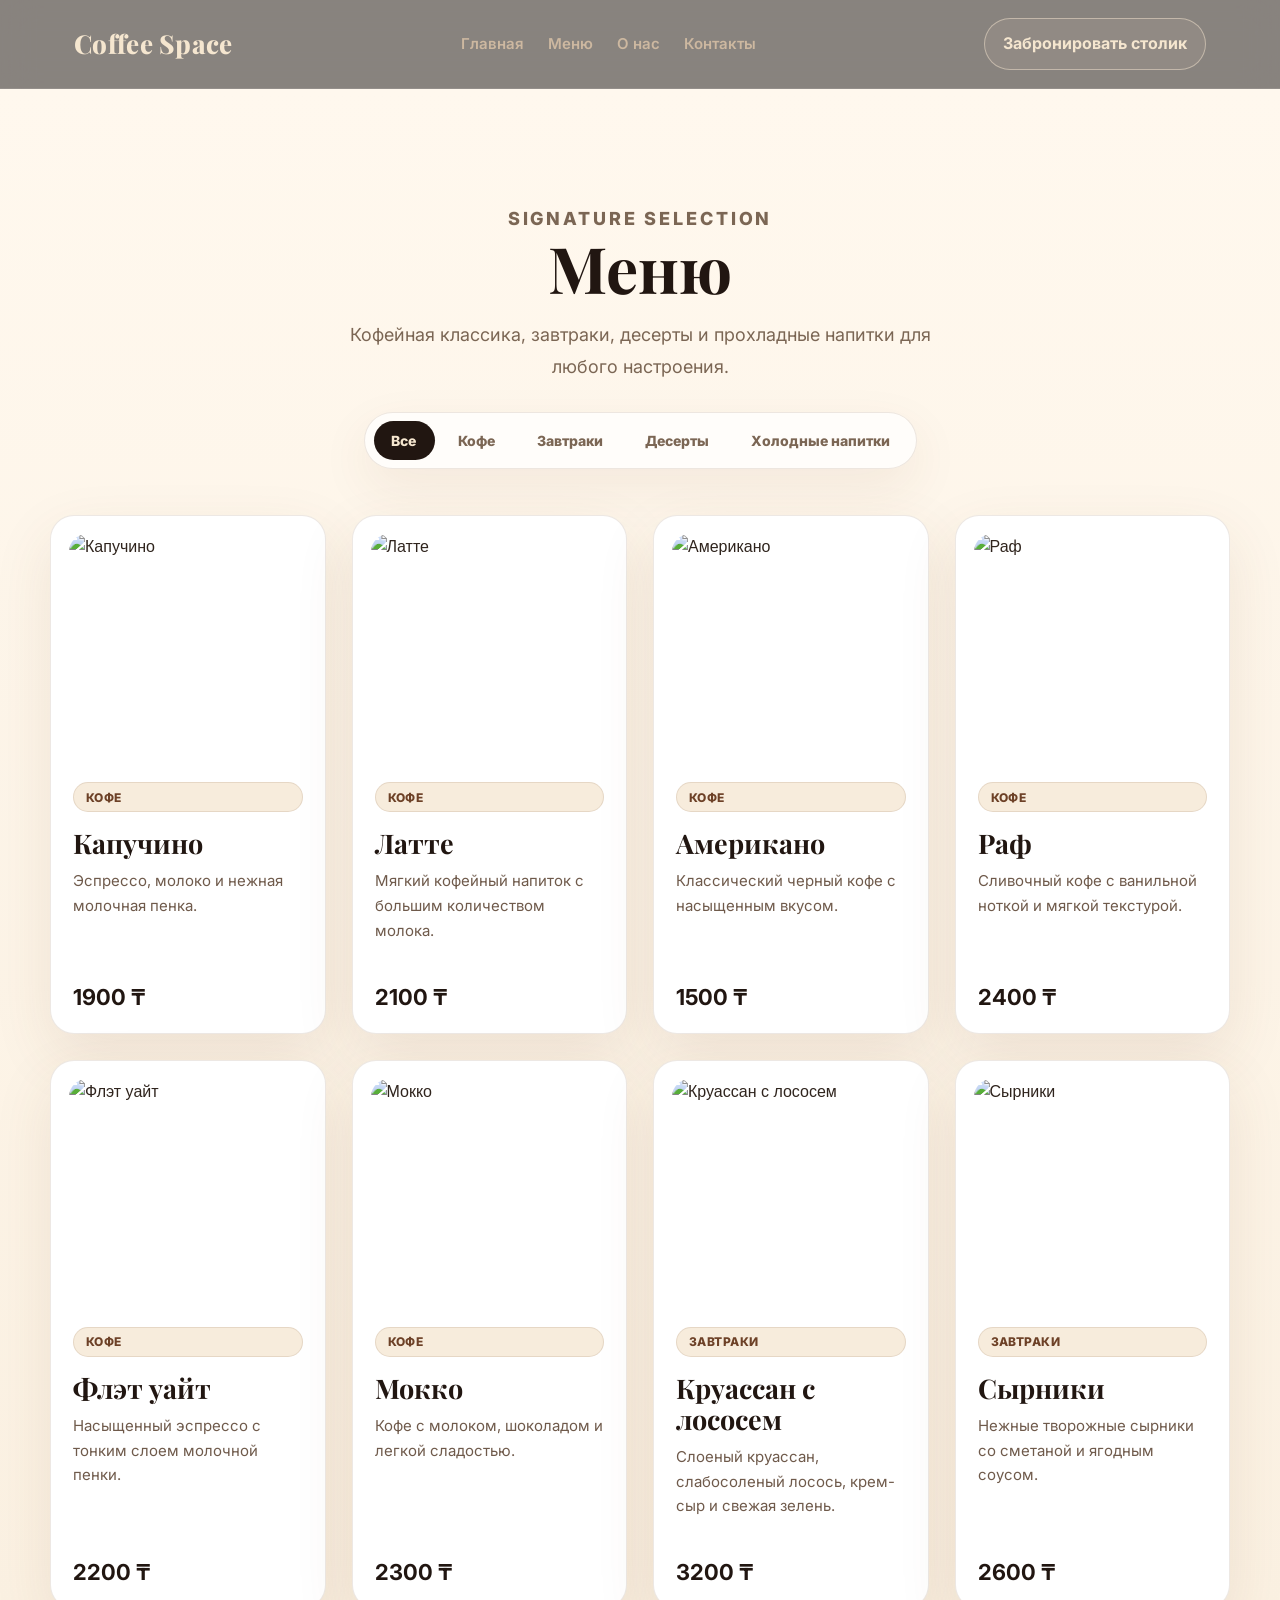
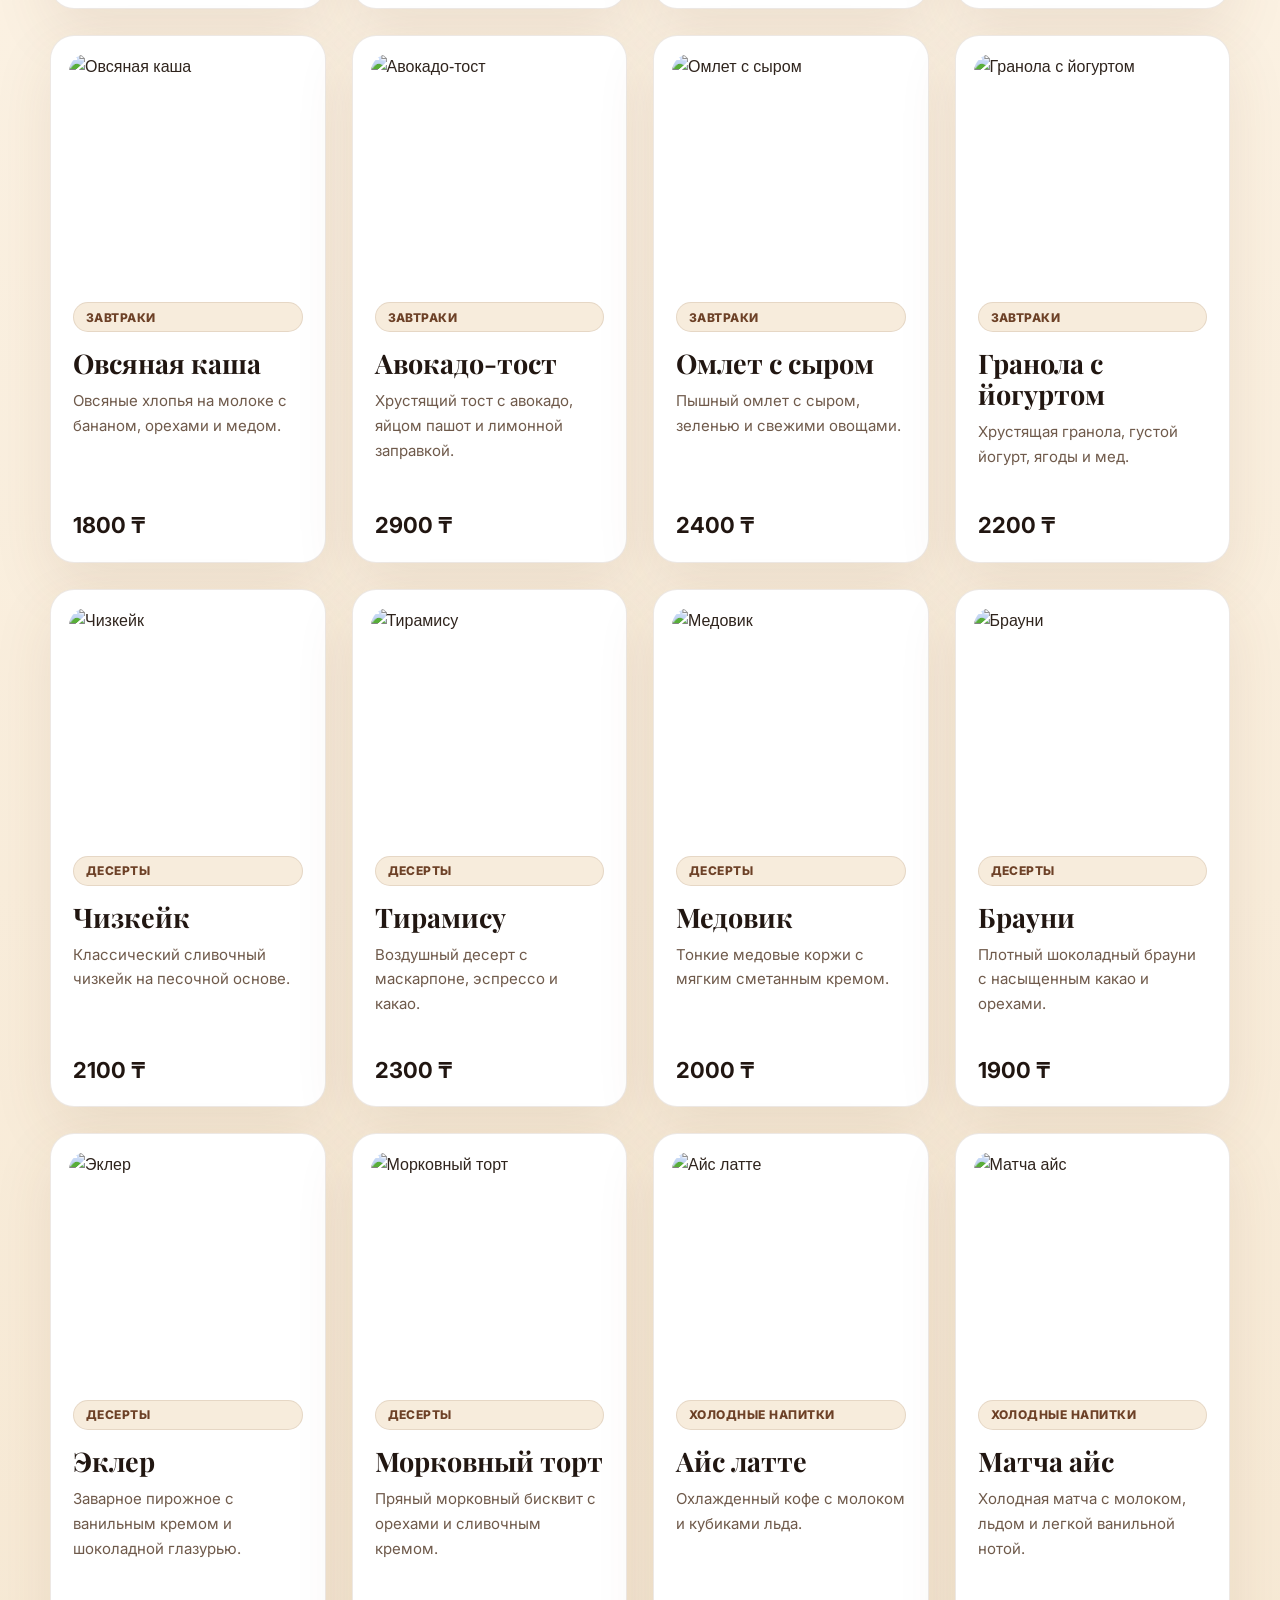
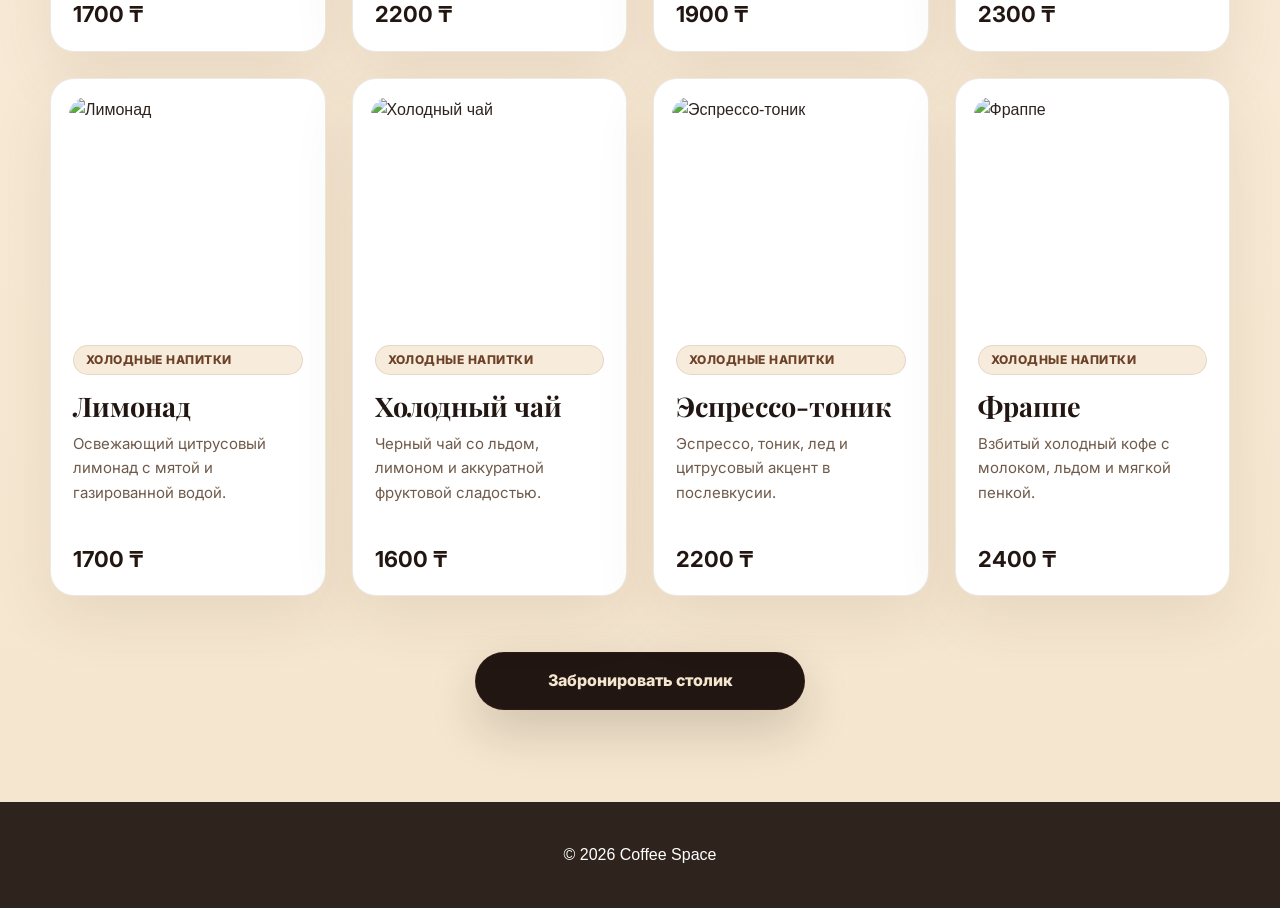
==== menu.html @ bffe2b83 "Исправил мобильный фильтр меню" ====
﻿<!DOCTYPE html>
<html lang="ru">
<head>
  <meta charset="UTF-8">
  <meta name="viewport" content="width=device-width, initial-scale=1.0">
  <title>Меню Coffee Space</title>
  <link rel="preconnect" href="https://fonts.googleapis.com">
  <link rel="preconnect" href="https://fonts.gstatic.com" crossorigin>
  <link href="https://fonts.googleapis.com/css2?family=Inter:wght@400;500;600;700;800&family=Playfair+Display:wght@700;800&display=swap" rel="stylesheet">
  <link rel="stylesheet" href="style.css">
</head>
<body class="menu-page">
  <header class="header menu-page-header">
    <nav class="nav">
      <a class="logo" href="index.html#home">Coffee Space</a>
      <button class="nav-toggle" type="button" aria-label="Открыть меню" aria-expanded="false">
        <span></span>
        <span></span>
        <span></span>
      </button>
      <div class="nav-links">
        <a href="index.html#home">Главная</a>
        <a href="menu.html">Меню</a>
        <a href="index.html#about">О нас</a>
        <a href="index.html#contacts">Контакты</a>
      </div>
      <a class="nav-button" href="index.html#contacts" data-whatsapp-reservation>Забронировать столик</a>
    </nav>
  </header>

  <main>
    <section class="section menu-section" id="menu">
      <div class="menu-heading">
        <p class="menu-eyebrow">Signature selection</p>
        <h2>Меню</h2>
        <p>
          Кофейная классика, завтраки, десерты и прохладные напитки для любого настроения.
        </p>
      </div>

      <div class="menu-filter" aria-label="Категории меню">
        <span class="filter-indicator" aria-hidden="true"></span>
        <button class="filter-button active" type="button" data-filter="all">Все</button>
        <button class="filter-button" type="button" data-filter="coffee">Кофе</button>
        <button class="filter-button" type="button" data-filter="breakfast">Завтраки</button>
        <button class="filter-button" type="button" data-filter="desserts">Десерты</button>
        <button class="filter-button" type="button" data-filter="cold">Холодные напитки</button>
      </div>

      <div class="menu-grid">
        <article class="menu-card" data-category="coffee">
          <img src="https://images.pexels.com/photos/302899/pexels-photo-302899.jpeg?auto=compress&cs=tinysrgb&w=700&h=500&fit=crop" alt="Капучино">
          <span class="menu-badge">Кофе</span>
          <h3>Капучино</h3>
          <p>Эспрессо, молоко и нежная молочная пенка.</p>
          <div class="card-footer">
            <span class="price">1900 ₸</span>
          </div>
        </article>

        <article class="menu-card" data-category="coffee">
          <img src="https://images.pexels.com/photos/312418/pexels-photo-312418.jpeg?auto=compress&cs=tinysrgb&w=700&h=500&fit=crop" alt="Латте">
          <span class="menu-badge">Кофе</span>
          <h3>Латте</h3>
          <p>Мягкий кофейный напиток с большим количеством молока.</p>
          <div class="card-footer">
            <span class="price">2100 ₸</span>
          </div>
        </article>

        <article class="menu-card" data-category="coffee">
          <img src="https://images.pexels.com/photos/977876/pexels-photo-977876.jpeg?auto=compress&cs=tinysrgb&w=700&h=500&fit=crop" alt="Американо">
          <span class="menu-badge">Кофе</span>
          <h3>Американо</h3>
          <p>Классический черный кофе с насыщенным вкусом.</p>
          <div class="card-footer">
            <span class="price">1500 ₸</span>
          </div>
        </article>

        <article class="menu-card" data-category="coffee">
          <img src="https://images.pexels.com/photos/374885/pexels-photo-374885.jpeg?auto=compress&cs=tinysrgb&w=700&h=500&fit=crop" alt="Раф">
          <span class="menu-badge">Кофе</span>
          <h3>Раф</h3>
          <p>Сливочный кофе с ванильной ноткой и мягкой текстурой.</p>
          <div class="card-footer">
            <span class="price">2400 ₸</span>
          </div>
        </article>

        <article class="menu-card" data-category="coffee">
          <img src="https://images.pexels.com/photos/2396220/pexels-photo-2396220.jpeg?auto=compress&cs=tinysrgb&w=700&h=500&fit=crop" alt="Флэт уайт">
          <span class="menu-badge">Кофе</span>
          <h3>Флэт уайт</h3>
          <p>Насыщенный эспрессо с тонким слоем молочной пенки.</p>
          <div class="card-footer">
            <span class="price">2200 ₸</span>
          </div>
        </article>

        <article class="menu-card" data-category="coffee">
          <img src="https://images.pexels.com/photos/434213/pexels-photo-434213.jpeg?auto=compress&cs=tinysrgb&w=700&h=500&fit=crop" alt="Мокко">
          <span class="menu-badge">Кофе</span>
          <h3>Мокко</h3>
          <p>Кофе с молоком, шоколадом и легкой сладостью.</p>
          <div class="card-footer">
            <span class="price">2300 ₸</span>
          </div>
        </article>

        <article class="menu-card" data-category="breakfast">
          <img src="https://images.pexels.com/photos/566566/pexels-photo-566566.jpeg?auto=compress&cs=tinysrgb&w=700&h=500&fit=crop" alt="Круассан с лососем">
          <span class="menu-badge">Завтраки</span>
          <h3>Круассан с лососем</h3>
          <p>Слоеный круассан, слабосоленый лосось, крем-сыр и свежая зелень.</p>
          <div class="card-footer">
            <span class="price">3200 ₸</span>
          </div>
        </article>

        <article class="menu-card" data-category="breakfast">
          <img src="https://images.pexels.com/photos/376464/pexels-photo-376464.jpeg?auto=compress&cs=tinysrgb&w=700&h=500&fit=crop" alt="Сырники">
          <span class="menu-badge">Завтраки</span>
          <h3>Сырники</h3>
          <p>Нежные творожные сырники со сметаной и ягодным соусом.</p>
          <div class="card-footer">
            <span class="price">2600 ₸</span>
          </div>
        </article>

        <article class="menu-card" data-category="breakfast">
          <img src="https://images.pexels.com/photos/1640774/pexels-photo-1640774.jpeg?auto=compress&cs=tinysrgb&w=700&h=500&fit=crop" alt="Овсяная каша">
          <span class="menu-badge">Завтраки</span>
          <h3>Овсяная каша</h3>
          <p>Овсяные хлопья на молоке с бананом, орехами и медом.</p>
          <div class="card-footer">
            <span class="price">1800 ₸</span>
          </div>
        </article>

        <article class="menu-card" data-category="breakfast">
          <img src="https://images.pexels.com/photos/1099680/pexels-photo-1099680.jpeg?auto=compress&cs=tinysrgb&w=700&h=500&fit=crop" alt="Авокадо-тост">
          <span class="menu-badge">Завтраки</span>
          <h3>Авокадо-тост</h3>
          <p>Хрустящий тост с авокадо, яйцом пашот и лимонной заправкой.</p>
          <div class="card-footer">
            <span class="price">2900 ₸</span>
          </div>
        </article>

        <article class="menu-card" data-category="breakfast">
          <img src="https://images.pexels.com/photos/6294248/pexels-photo-6294248.jpeg?auto=compress&cs=tinysrgb&w=700&h=500&fit=crop" alt="Омлет с сыром">
          <span class="menu-badge">Завтраки</span>
          <h3>Омлет с сыром</h3>
          <p>Пышный омлет с сыром, зеленью и свежими овощами.</p>
          <div class="card-footer">
            <span class="price">2400 ₸</span>
          </div>
        </article>

        <article class="menu-card" data-category="breakfast">
          <img src="https://images.pexels.com/photos/1092730/pexels-photo-1092730.jpeg?auto=compress&cs=tinysrgb&w=700&h=500&fit=crop" alt="Гранола с йогуртом">
          <span class="menu-badge">Завтраки</span>
          <h3>Гранола с йогуртом</h3>
          <p>Хрустящая гранола, густой йогурт, ягоды и мед.</p>
          <div class="card-footer">
            <span class="price">2200 ₸</span>
          </div>
        </article>

        <article class="menu-card" data-category="desserts">
          <img src="https://images.pexels.com/photos/1126359/pexels-photo-1126359.jpeg?auto=compress&cs=tinysrgb&w=700&h=500&fit=crop" alt="Чизкейк">
          <span class="menu-badge">Десерты</span>
          <h3>Чизкейк</h3>
          <p>Классический сливочный чизкейк на песочной основе.</p>
          <div class="card-footer">
            <span class="price">2100 ₸</span>
          </div>
        </article>

        <article class="menu-card" data-category="desserts">
          <img src="https://images.pexels.com/photos/6880219/pexels-photo-6880219.jpeg?auto=compress&cs=tinysrgb&w=700&h=500&fit=crop" alt="Тирамису">
          <span class="menu-badge">Десерты</span>
          <h3>Тирамису</h3>
          <p>Воздушный десерт с маскарпоне, эспрессо и какао.</p>
          <div class="card-footer">
            <span class="price">2300 ₸</span>
          </div>
        </article>

        <article class="menu-card" data-category="desserts">
          <img src="https://images.pexels.com/photos/291528/pexels-photo-291528.jpeg?auto=compress&cs=tinysrgb&w=700&h=500&fit=crop" alt="Медовик">
          <span class="menu-badge">Десерты</span>
          <h3>Медовик</h3>
          <p>Тонкие медовые коржи с мягким сметанным кремом.</p>
          <div class="card-footer">
            <span class="price">2000 ₸</span>
          </div>
        </article>

        <article class="menu-card" data-category="desserts">
          <img src="https://images.pexels.com/photos/45202/brownie-dessert-cake-sweet-45202.jpeg?auto=compress&cs=tinysrgb&w=700&h=500&fit=crop" alt="Брауни">
          <span class="menu-badge">Десерты</span>
          <h3>Брауни</h3>
          <p>Плотный шоколадный брауни с насыщенным какао и орехами.</p>
          <div class="card-footer">
            <span class="price">1900 ₸</span>
          </div>
        </article>

        <article class="menu-card" data-category="desserts">
          <img src="https://images.pexels.com/photos/372851/pexels-photo-372851.jpeg?auto=compress&cs=tinysrgb&w=700&h=500&fit=crop" alt="Эклер">
          <span class="menu-badge">Десерты</span>
          <h3>Эклер</h3>
          <p>Заварное пирожное с ванильным кремом и шоколадной глазурью.</p>
          <div class="card-footer">
            <span class="price">1700 ₸</span>
          </div>
        </article>

        <article class="menu-card" data-category="desserts">
          <img src="https://images.pexels.com/photos/4110008/pexels-photo-4110008.jpeg?auto=compress&cs=tinysrgb&w=700&h=500&fit=crop" alt="Морковный торт">
          <span class="menu-badge">Десерты</span>
          <h3>Морковный торт</h3>
          <p>Пряный морковный бисквит с орехами и сливочным кремом.</p>
          <div class="card-footer">
            <span class="price">2200 ₸</span>
          </div>
        </article>

        <article class="menu-card" data-category="cold">
          <img src="https://images.pexels.com/photos/2615323/pexels-photo-2615323.jpeg?auto=compress&cs=tinysrgb&w=700&h=500&fit=crop" alt="Айс латте">
          <span class="menu-badge">Холодные напитки</span>
          <h3>Айс латте</h3>
          <p>Охлажденный кофе с молоком и кубиками льда.</p>
          <div class="card-footer">
            <span class="price">1900 ₸</span>
          </div>
        </article>

        <article class="menu-card" data-category="cold">
          <img src="https://images.pexels.com/photos/5946971/pexels-photo-5946971.jpeg?auto=compress&cs=tinysrgb&w=700&h=500&fit=crop" alt="Матча айс">
          <span class="menu-badge">Холодные напитки</span>
          <h3>Матча айс</h3>
          <p>Холодная матча с молоком, льдом и легкой ванильной нотой.</p>
          <div class="card-footer">
            <span class="price">2300 ₸</span>
          </div>
        </article>

        <article class="menu-card" data-category="cold">
          <img src="https://images.pexels.com/photos/96974/pexels-photo-96974.jpeg?auto=compress&cs=tinysrgb&w=700&h=500&fit=crop" alt="Лимонад">
          <span class="menu-badge">Холодные напитки</span>
          <h3>Лимонад</h3>
          <p>Освежающий цитрусовый лимонад с мятой и газированной водой.</p>
          <div class="card-footer">
            <span class="price">1700 ₸</span>
          </div>
        </article>

        <article class="menu-card" data-category="cold">
          <img src="https://images.pexels.com/photos/1793035/pexels-photo-1793035.jpeg?auto=compress&cs=tinysrgb&w=700&h=500&fit=crop" alt="Холодный чай">
          <span class="menu-badge">Холодные напитки</span>
          <h3>Холодный чай</h3>
          <p>Черный чай со льдом, лимоном и аккуратной фруктовой сладостью.</p>
          <div class="card-footer">
            <span class="price">1600 ₸</span>
          </div>
        </article>

        <article class="menu-card" data-category="cold">
          <img src="https://images.pexels.com/photos/6207309/pexels-photo-6207309.jpeg?auto=compress&cs=tinysrgb&w=700&h=500&fit=crop" alt="Эспрессо-тоник">
          <span class="menu-badge">Холодные напитки</span>
          <h3>Эспрессо-тоник</h3>
          <p>Эспрессо, тоник, лед и цитрусовый акцент в послевкусии.</p>
          <div class="card-footer">
            <span class="price">2200 ₸</span>
          </div>
        </article>

        <article class="menu-card" data-category="cold">
          <img src="https://images.pexels.com/photos/1193335/pexels-photo-1193335.jpeg?auto=compress&cs=tinysrgb&w=700&h=500&fit=crop" alt="Фраппе">
          <span class="menu-badge">Холодные напитки</span>
          <h3>Фраппе</h3>
          <p>Взбитый холодный кофе с молоком, льдом и мягкой пенкой.</p>
          <div class="card-footer">
            <span class="price">2400 ₸</span>
          </div>
        </article>
      </div>

      <div class="menu-more">
        <a class="menu-more-button" href="index.html#contacts" data-whatsapp-reservation>Забронировать столик</a>
      </div>
    </section>

  </main>

  <footer class="footer">
    <p>© 2026 Coffee Space</p>
  </footer>

  <script src="script.js"></script>
</body>
</html>
---- style.css ----
:root {
  --coffee-black: #120d0a;
  --coffee-dark: #211611;
  --coffee-brown: #6d4127;
  --coffee-caramel: #c88b55;
  --coffee-cream: #f5e6cf;
  --coffee-muted: #cdb8a0;
  --glass-bg: rgba(255, 245, 230, 0.08);
  --glass-border: rgba(255, 255, 255, 0.16);
  --shadow-luxury: 0 28px 70px rgba(0, 0, 0, 0.42);
}

* {
  box-sizing: border-box;
}

html {
  scroll-behavior: smooth;
  overflow-x: hidden;
}

body {
  margin: 0;
  font-family: Arial, sans-serif;
  color: #2f241d;
  background-color: #fffaf3;
  line-height: 1.6;
  overflow-x: hidden;
}

a {
  color: inherit;
  text-decoration: none;
}

.header {
  position: sticky;
  top: 0;
  z-index: 20;
  background-color: rgba(18, 13, 10, 0.5);
  border-bottom: 1px solid rgba(255, 255, 255, 0.1);
  backdrop-filter: blur(18px);
  -webkit-backdrop-filter: blur(18px);
}

.nav {
  max-width: 1180px;
  margin: 0 auto;
  padding: 18px 24px;
  display: flex;
  align-items: center;
  justify-content: space-between;
  gap: 24px;
  font-family: "Inter", Arial, sans-serif;
  color: var(--coffee-cream);
}

.logo {
  font-family: "Playfair Display", Georgia, serif;
  font-size: 26px;
  font-weight: 800;
  letter-spacing: 0.3px;
  white-space: nowrap;
}

.nav-links {
  display: flex;
  align-items: center;
  gap: 24px;
  color: var(--coffee-muted);
  font-size: 15px;
  font-weight: 600;
}

.nav-toggle {
  display: none;
  width: 44px;
  height: 44px;
  border: 1px solid rgba(245, 230, 207, 0.42);
  border-radius: 14px;
  background-color: rgba(245, 230, 207, 0.08);
  color: var(--coffee-cream);
  cursor: pointer;
}

.nav-toggle span {
  display: block;
  width: 18px;
  height: 2px;
  margin: 4px auto;
  border-radius: 999px;
  background-color: currentColor;
  transition: transform 250ms, opacity 250ms;
}

.nav.is-open .nav-toggle span:nth-child(1) {
  transform: translateY(6px) rotate(45deg);
}

.nav.is-open .nav-toggle span:nth-child(2) {
  opacity: 0;
}

.nav.is-open .nav-toggle span:nth-child(3) {
  transform: translateY(-6px) rotate(-45deg);
}

.nav-links a,
.nav-button {
  transition: color 0.25s, border-color 0.25s, background-color 0.25s, transform 0.25s;
}

.nav-links a:hover {
  color: white;
}

.nav-button {
  padding: 12px 18px;
  border: 1px solid rgba(245, 230, 207, 0.5);
  border-radius: 999px;
  background-color: rgba(245, 230, 207, 0.08);
  color: var(--coffee-cream);
  font-weight: 700;
  white-space: nowrap;
}

.nav-button:hover {
  border-color: var(--coffee-caramel);
  background-color: rgba(200, 139, 85, 0.18);
  transform: translateY(-2px);
}

.hero {
  position: relative;
  min-height: calc(100vh - 72px);
  overflow: hidden;
  display: grid;
  align-items: center;
  padding: 96px 24px;
  background:
    radial-gradient(ellipse at 18% 20%, rgba(200, 139, 85, 0.24), transparent 36%),
    radial-gradient(ellipse at 82% 24%, rgba(245, 230, 207, 0.13), transparent 34%),
    linear-gradient(135deg, var(--coffee-black), var(--coffee-dark) 52%, #321f16);
  color: var(--coffee-cream);
  font-family: "Inter", Arial, sans-serif;
}

.hero::after {
  content: "";
  position: absolute;
  inset: auto 0 0;
  height: 42%;
  background: linear-gradient(180deg, transparent, rgba(18, 13, 10, 0.86));
  pointer-events: none;
}

.hero-content {
  position: relative;
  z-index: 1;
  width: 100%;
  max-width: 1180px;
  margin: 0 auto;
  display: grid;
  grid-template-columns: minmax(0, 1.05fr) minmax(320px, 0.95fr);
  align-items: center;
  gap: 64px;
  animation: heroFadeIn 0.9s ease-out both;
}

.hero-copy {
  max-width: 640px;
}

.hero-label {
  display: inline-flex;
  align-items: center;
  margin: 0 0 22px;
  padding: 10px 16px;
  border: 1px solid var(--glass-border);
  border-radius: 999px;
  background-color: var(--glass-bg);
  box-shadow: 0 12px 35px rgba(0, 0, 0, 0.2);
  backdrop-filter: blur(14px);
  -webkit-backdrop-filter: blur(14px);
  color: var(--coffee-cream);
  font-size: 14px;
  font-weight: 700;
}

.hero h1 {
  margin: 0;
  color: white;
  font-family: "Playfair Display", Georgia, serif;
  font-size: 72px;
  line-height: 1;
  letter-spacing: 0;
}

.hero-text {
  max-width: 580px;
  margin: 26px 0 34px;
  color: var(--coffee-muted);
  font-size: 19px;
  line-height: 1.8;
}

.hero-actions {
  display: flex;
  flex-wrap: wrap;
  gap: 14px;
}

.button,
.button-primary,
.button-secondary {
  display: inline-block;
  border-radius: 999px;
  font: inherit;
  font-weight: 700;
  transition: background-color 0.25s, border-color 0.25s, box-shadow 0.25s, transform 0.25s;
}

.button {
  padding: 15px 24px;
}

.button-primary {
  border: 1px solid var(--coffee-caramel);
  background: linear-gradient(135deg, #d9a15f, #9f5b2f);
  color: #1a100b;
  box-shadow: 0 16px 42px rgba(200, 139, 85, 0.28);
}

.button-secondary {
  border: 1px solid var(--glass-border);
  background-color: rgba(255, 255, 255, 0.08);
  color: var(--coffee-cream);
  backdrop-filter: blur(14px);
  -webkit-backdrop-filter: blur(14px);
}

.button:hover {
  transform: translateY(-2px);
}

.button-primary:hover {
  box-shadow: 0 20px 54px rgba(200, 139, 85, 0.36);
}

.button-secondary:hover {
  border-color: rgba(245, 230, 207, 0.42);
  background-color: rgba(255, 255, 255, 0.14);
}

.hero-features {
  display: grid;
  grid-template-columns: repeat(3, minmax(0, 1fr));
  gap: 14px;
  margin-top: 46px;
}

.hero-features span {
  min-height: 78px;
  padding: 18px;
  border: 1px solid var(--glass-border);
  border-radius: 18px;
  background-color: var(--glass-bg);
  color: var(--coffee-cream);
  font-weight: 700;
  backdrop-filter: blur(14px);
  -webkit-backdrop-filter: blur(14px);
}

.hero-photo-wrap {
  position: relative;
  padding: 14px;
  border: 1px solid var(--glass-border);
  border-radius: 34px;
  background-color: rgba(255, 255, 255, 0.08);
  box-shadow: var(--shadow-luxury);
  backdrop-filter: blur(16px);
  -webkit-backdrop-filter: blur(16px);
}

.hero-photo-wrap::before {
  content: "";
  position: absolute;
  inset: 28px -18px -22px 44px;
  z-index: -1;
  border-radius: 32px;
  background: linear-gradient(135deg, rgba(200, 139, 85, 0.32), rgba(245, 230, 207, 0.04));
  filter: blur(8px);
}

.hero-photo {
  display: block;
  width: 100%;
  height: min(620px, 68vh);
  object-fit: cover;
  border-radius: 24px;
}

@keyframes heroFadeIn {
  from {
    opacity: 0;
    transform: translateY(28px);
  }

  to {
    opacity: 1;
    transform: translateY(0);
  }
}

.section {
  max-width: 1100px;
  margin: 0 auto;
  padding: 70px 20px;
}

.section h2 {
  margin: 0 0 28px;
  font-size: 34px;
}

.menu-section {
  max-width: none;
  padding: 118px 24px;
  background:
    linear-gradient(180deg, #fff8ee 0%, var(--coffee-cream) 100%);
}

.menu-heading {
  max-width: 760px;
  margin: 0 auto 34px;
  text-align: center;
}

.menu-eyebrow {
  margin: 0 0 12px;
  color: var(--coffee-caramel);
  font-family: "Inter", Arial, sans-serif;
  font-size: 13px;
  font-weight: 800;
  letter-spacing: 0.16em;
  text-transform: uppercase;
}

.menu-heading h2 {
  margin: 0;
  color: var(--coffee-dark);
  font-family: "Playfair Display", Georgia, serif;
  font-size: 56px;
  line-height: 1.05;
}

.menu-heading p {
  max-width: 620px;
  margin: 18px auto 0;
  color: #7b6654;
  font-family: "Inter", Arial, sans-serif;
  font-size: 18px;
  line-height: 1.75;
}

.menu-filter {
  position: relative;
  width: fit-content;
  max-width: 100%;
  margin: 0 auto 46px;
  padding: 8px;
  display: flex;
  flex-wrap: wrap;
  justify-content: center;
  gap: 6px;
  border: 1px solid rgba(109, 65, 39, 0.12);
  border-radius: 999px;
  background-color: rgba(255, 255, 255, 0.72);
  box-shadow: 0 18px 50px rgba(109, 65, 39, 0.08);
}

.filter-indicator {
  position: absolute;
  top: 8px;
  left: 0;
  z-index: 0;
  width: 0;
  height: calc(100% - 16px);
  border-radius: 999px;
  background-color: var(--coffee-dark);
  transition: transform 320ms cubic-bezier(0.22, 1, 0.36, 1), width 320ms cubic-bezier(0.22, 1, 0.36, 1);
  pointer-events: none;
}

.filter-button {
  position: relative;
  z-index: 1;
  border: 0;
  border-radius: 999px;
  padding: 11px 18px;
  background-color: transparent;
  color: #7b6654;
  font-family: "Inter", Arial, sans-serif;
  font-size: 14px;
  font-weight: 800;
  cursor: pointer;
  transition: background-color 250ms, color 250ms, transform 250ms;
}

.filter-button:hover,
.filter-button.active {
  color: var(--coffee-cream);
}

.filter-button:hover {
  transform: translateY(-1px);
}

.menu-grid {
  max-width: 1180px;
  margin: 0 auto;
  display: grid;
  grid-template-columns: repeat(4, 1fr);
  gap: 26px;
}

.menu-card {
  position: relative;
  overflow: hidden;
  padding: 18px;
  display: flex;
  flex-direction: column;
  opacity: 1;
  transform: translateY(0);
  border: 1px solid rgba(109, 65, 39, 0.12);
  border-radius: 24px;
  background-color: white;
  box-shadow: 0 22px 60px rgba(109, 65, 39, 0.1);
  transition: opacity 300ms, box-shadow 250ms, transform 300ms, border-color 250ms;
}

.menu-card:hover {
  border-color: rgba(200, 139, 85, 0.58);
  box-shadow: 0 34px 90px rgba(109, 65, 39, 0.2), 0 0 0 4px rgba(200, 139, 85, 0.1);
  transform: translateY(-10px);
}

.menu-card.is-fading {
  opacity: 0;
  transform: translateY(12px);
  pointer-events: none;
}

.menu-card.is-hidden {
  display: none;
}

.menu-card img {
  display: block;
  width: 100%;
  height: 230px;
  object-fit: cover;
  border-radius: 18px;
  transition: transform 250ms;
}

.menu-card:hover img {
  transform: scale(1.045);
}

.menu-badge {
  display: inline-flex;
  align-items: center;
  min-height: 30px;
  margin: 18px 4px 0;
  padding: 0 12px;
  border: 1px solid rgba(109, 65, 39, 0.12);
  border-radius: 999px;
  background-color: #f7ecdc;
  color: var(--coffee-brown);
  font-family: "Inter", Arial, sans-serif;
  font-size: 12px;
  font-weight: 800;
  letter-spacing: 0.04em;
  text-transform: uppercase;
  transition: background-color 250ms, border-color 250ms, color 250ms;
}

.menu-card:hover .menu-badge {
  border-color: rgba(200, 139, 85, 0.42);
  background-color: rgba(200, 139, 85, 0.18);
  color: var(--coffee-dark);
}

.menu-card h3 {
  margin: 16px 4px 10px;
  color: var(--coffee-dark);
  font-family: "Playfair Display", Georgia, serif;
  font-size: 27px;
  line-height: 1.15;
}

.menu-card p {
  min-height: 52px;
  margin: 0 4px 28px;
  color: #6f5a4b;
  font-family: "Inter", Arial, sans-serif;
  font-size: 15px;
  line-height: 1.65;
}

.card-footer {
  display: flex;
  align-items: flex-start;
  flex-direction: column;
  gap: 6px;
  margin: auto 4px 0;
  padding-top: 8px;
}

.price {
  color: var(--coffee-dark);
  font-family: "Inter", Arial, sans-serif;
  font-size: 22px;
  font-weight: 700;
}

.menu-more {
  margin-top: 56px;
  display: flex;
  justify-content: center;
  text-align: center;
}

.menu-more-button {
  display: inline-flex;
  align-items: center;
  justify-content: center;
  width: min(100%, 330px);
  min-height: 58px;
  padding: 0 30px;
  border: 1px solid rgba(109, 65, 39, 0.16);
  border-radius: 999px;
  background-color: var(--coffee-dark);
  color: var(--coffee-cream);
  font-family: "Inter", Arial, sans-serif;
  font-weight: 800;
  box-shadow: 0 20px 50px rgba(33, 22, 17, 0.18);
  transition: background-color 250ms, box-shadow 250ms, transform 250ms;
}

.menu-more-button:hover {
  background-color: var(--coffee-brown);
  box-shadow: 0 26px 64px rgba(33, 22, 17, 0.24);
  transform: translateY(-3px);
}

.menu-page .menu-section {
  min-height: calc(100vh - 73px);
  padding-top: 96px;
  padding-bottom: 92px;
}

.menu-page .menu-heading {
  margin-bottom: 30px;
}

.menu-page .menu-heading h2 {
  font-size: clamp(44px, 7vw, 64px);
}

.about {
  max-width: none;
  position: relative;
  overflow: hidden;
  padding: 128px 24px;
  background:
    radial-gradient(circle at 10% 15%, rgba(200, 139, 85, 0.18), transparent 32%),
    radial-gradient(circle at 90% 80%, rgba(109, 65, 39, 0.12), transparent 30%),
    linear-gradient(135deg, #fff8ee 0%, #f2dfc7 100%);
}

.about-inner {
  position: relative;
  z-index: 1;
  max-width: 1180px;
  margin: 0 auto;
  display: grid;
  grid-template-columns: 1.1fr 0.9fr;
  align-items: center;
  gap: 72px;
  animation: aboutFadeIn 0.9s ease-out both;
}

.about-media {
  position: relative;
  min-height: 640px;
  overflow: hidden;
  border-radius: 34px;
  box-shadow: 0 34px 90px rgba(47, 36, 29, 0.22);
}

.about-media img {
  display: block;
  width: 100%;
  height: 100%;
  min-height: 640px;
  object-fit: cover;
  transition: transform 250ms, filter 250ms;
}

.about-media:hover img {
  filter: saturate(1.08) contrast(1.04);
  transform: scale(1.04);
}

.about-card {
  position: absolute;
  padding: 16px 18px;
  border: 1px solid rgba(255, 255, 255, 0.28);
  border-radius: 18px;
  background-color: rgba(18, 13, 10, 0.34);
  color: white;
  font-family: "Inter", Arial, sans-serif;
  box-shadow: 0 18px 45px rgba(0, 0, 0, 0.2);
  backdrop-filter: blur(16px);
  -webkit-backdrop-filter: blur(16px);
}

.about-card span {
  display: block;
  color: var(--coffee-muted);
  font-size: 12px;
  font-weight: 800;
  letter-spacing: 0.12em;
  text-transform: uppercase;
}

.about-card strong {
  display: block;
  margin-top: 4px;
  font-family: "Playfair Display", Georgia, serif;
  font-size: 34px;
  line-height: 1;
}

.about-card-top {
  top: 28px;
  left: 28px;
}

.about-card-bottom {
  right: 28px;
  bottom: 28px;
}

.about-content {
  color: var(--coffee-dark);
}

.about-eyebrow {
  display: inline-flex;
  margin: 0 0 18px;
  padding: 9px 14px;
  border: 1px solid rgba(109, 65, 39, 0.14);
  border-radius: 999px;
  background-color: rgba(255, 255, 255, 0.55);
  color: var(--coffee-brown);
  font-family: "Inter", Arial, sans-serif;
  font-size: 13px;
  font-weight: 800;
  letter-spacing: 0.14em;
  text-transform: uppercase;
}

.about-content h2 {
  margin: 0 0 28px;
  color: var(--coffee-dark);
  font-family: "Playfair Display", Georgia, serif;
  font-size: 54px;
  line-height: 1.08;
}

.about-content p {
  margin: 0 0 18px;
  color: #6f5a4b;
  font-family: "Inter", Arial, sans-serif;
  font-size: 17px;
  line-height: 1.85;
}

.about-list {
  margin: 34px 0 0;
  padding: 0;
  display: grid;
  grid-template-columns: repeat(2, minmax(0, 1fr));
  gap: 14px;
  list-style: none;
}

.about-list li {
  position: relative;
  padding: 14px 16px 14px 42px;
  border: 1px solid rgba(109, 65, 39, 0.12);
  border-radius: 18px;
  background-color: rgba(255, 255, 255, 0.58);
  color: var(--coffee-dark);
  font-family: "Inter", Arial, sans-serif;
  font-weight: 700;
}

.about-list li::before {
  content: "✓";
  position: absolute;
  left: 16px;
  top: 14px;
  color: var(--coffee-caramel);
  font-weight: 800;
}

.about-button {
  display: inline-flex;
  align-items: center;
  justify-content: center;
  min-height: 56px;
  margin-top: 38px;
  padding: 0 28px;
  border: 1px solid rgba(109, 65, 39, 0.18);
  border-radius: 999px;
  background-color: var(--coffee-dark);
  color: var(--coffee-cream);
  font-family: "Inter", Arial, sans-serif;
  font-weight: 800;
  box-shadow: 0 20px 50px rgba(33, 22, 17, 0.2);
  transition: background-color 250ms, box-shadow 250ms, transform 250ms;
}

.about-button:hover {
  background-color: var(--coffee-brown);
  box-shadow: 0 26px 64px rgba(33, 22, 17, 0.26);
  transform: translateY(-3px);
}

@keyframes aboutFadeIn {
  from {
    opacity: 0;
    transform: translateY(28px);
  }

  to {
    opacity: 1;
    transform: translateY(0);
  }
}

.contacts p {
  margin: 8px 0;
  font-size: 18px;
}

.contacts-grid {
  display: grid;
  grid-template-columns: repeat(4, minmax(0, 1fr));
  gap: 18px;
}

.contacts-card {
  min-height: 188px;
  padding: 22px;
  display: flex;
  align-items: flex-start;
  gap: 14px;
  border: 1px solid rgba(109, 65, 39, 0.12);
  border-radius: 18px;
  background-color: rgba(255, 255, 255, 0.68);
  color: #2f241d;
  box-shadow: 0 18px 50px rgba(109, 65, 39, 0.08);
  font-family: "Inter", Arial, sans-serif;
  transition: color 250ms, background-color 250ms, box-shadow 250ms, transform 250ms;
}

.contacts-card:hover {
  box-shadow: 0 26px 64px rgba(109, 65, 39, 0.16);
  transform: translateY(-4px);
}

.contacts-address {
  margin-bottom: 14px;
  cursor: pointer;
}

.contacts-address::after {
  content: "→";
  margin-left: auto;
  color: var(--coffee-caramel);
  opacity: 0;
  transform: translateX(-6px);
  transition: opacity 250ms, transform 250ms;
}

.contacts-address:hover {
  color: var(--coffee-caramel);
}

.contacts-address:hover::after {
  opacity: 1;
  transform: translateX(0);
}

.contacts-card-icon {
  flex: 0 0 auto;
  width: 48px;
  height: 48px;
  display: inline-flex;
  align-items: center;
  justify-content: center;
  border-radius: 14px;
  background-color: #f7ecdc;
  color: var(--coffee-caramel);
  transition: background 250ms, color 250ms, transform 250ms;
}

.contacts-card:hover .contacts-card-icon {
  color: var(--coffee-brown);
  transform: scale(1.06);
}

.contacts-card-content {
  min-width: 0;
  display: grid;
  gap: 6px;
}

.contacts-card-content strong {
  color: var(--coffee-dark);
  font-size: 15px;
  font-weight: 800;
}

.contacts-card-content span,
.instagram-link {
  color: inherit;
  font-size: 17px;
  line-height: 1.5;
}

.contacts-card-content small {
  display: block;
  color: #8a7462;
  font-size: 14px;
  line-height: 1.4;
}

.instagram-card:hover {
  border-color: rgba(214, 41, 118, 0.24);
}

.instagram-card:hover .instagram-icon {
  background: linear-gradient(135deg, #e1306c, #833ab4 52%, #f77737);
  color: white;
}

.instagram-link {
  width: fit-content;
  font-weight: 800;
  transition: color 250ms;
}

.instagram-link:hover {
  color: #e1306c;
}

.whatsapp-button {
  display: inline-flex;
  align-items: center;
  justify-content: center;
  min-height: 58px;
  margin-top: 28px;
  padding: 0 30px;
  border: 1px solid rgba(109, 65, 39, 0.16);
  border-radius: 999px;
  background-color: var(--coffee-dark);
  color: var(--coffee-cream);
  font-family: "Inter", Arial, sans-serif;
  font-weight: 800;
  box-shadow: 0 20px 50px rgba(33, 22, 17, 0.18);
  transition: background-color 250ms, box-shadow 250ms, transform 250ms;
}

.whatsapp-button:hover {
  background-color: var(--coffee-brown);
  box-shadow: 0 26px 64px rgba(33, 22, 17, 0.24);
  transform: translateY(-3px);
}

.footer {
  padding: 24px 20px;
  text-align: center;
  background-color: #2f241d;
  color: white;
}

@media (max-width: 900px) {
  .nav {
    align-items: flex-start;
    flex-wrap: wrap;
  }

  .nav-links {
    order: 3;
    width: 100%;
    flex-wrap: wrap;
  }

  .hero-content {
    grid-template-columns: 1fr;
  }

  .hero h1 {
    font-size: 54px;
  }

  .hero-photo {
    height: 440px;
  }

  .menu-grid {
    grid-template-columns: repeat(2, 1fr);
  }

  .menu-heading h2 {
    font-size: 46px;
  }

  .about-inner {
    grid-template-columns: 1fr;
    gap: 46px;
  }

  .about-media,
  .about-media img {
    min-height: 520px;
  }

  .about-content h2 {
    font-size: 46px;
  }

  .contacts-grid {
    grid-template-columns: repeat(2, minmax(0, 1fr));
  }
}

@media (max-width: 600px) {
  .nav {
    gap: 16px;
    padding: 16px 20px;
  }

  .nav-links {
    gap: 12px;
    font-size: 14px;
  }

  .nav-button {
    width: 100%;
    text-align: center;
  }

  .hero {
    min-height: auto;
    padding: 64px 20px 56px;
  }

  .hero h1 {
    font-size: 42px;
  }

  .hero-text {
    font-size: 17px;
  }

  .hero-actions {
    flex-direction: column;
  }

  .button {
    width: 100%;
    text-align: center;
  }

  .hero-features {
    grid-template-columns: 1fr;
    margin-top: 32px;
  }

  .hero-photo {
    height: 340px;
  }

  .section {
    padding: 50px 20px;
  }

  .menu-section {
    padding: 76px 20px;
  }

  .menu-heading h2 {
    font-size: 38px;
  }

  .menu-heading p {
    font-size: 16px;
  }

  .menu-filter {
    border-radius: 24px;
  }

  .about {
    padding: 76px 20px;
  }

  .about-media,
  .about-media img {
    min-height: 380px;
    border-radius: 24px;
  }

  .about-card {
    padding: 12px 14px;
    border-radius: 14px;
  }

  .about-card strong {
    font-size: 26px;
  }

  .about-card-top {
    top: 18px;
    left: 18px;
  }

  .about-card-bottom {
    right: 18px;
    bottom: 18px;
  }

  .about-content h2 {
    font-size: 38px;
  }

  .about-content p {
    font-size: 16px;
  }

  .about-list {
    grid-template-columns: 1fr;
  }

  .contacts-grid {
    grid-template-columns: 1fr;
  }

  .menu-grid {
    grid-template-columns: 1fr;
  }

  .card-footer {
    align-items: flex-start;
    flex-direction: column;
  }
}

@media (max-width: 768px) {
  .nav {
    padding: 12px 18px;
    display: grid;
    grid-template-columns: 1fr auto;
    align-items: center;
    gap: 12px;
  }

  .logo {
    font-size: clamp(22px, 6vw, 25px);
  }

  .nav-toggle {
    display: block;
  }

  .nav-links,
  .nav-button {
    display: none;
  }

  .nav.is-open .nav-links,
  .nav.is-open .nav-button {
    grid-column: 1 / -1;
    display: flex;
  }

  .nav.is-open .nav-links {
    margin-top: 6px;
    padding: 12px;
    flex-direction: column;
    align-items: stretch;
    gap: 4px;
    border: 1px solid rgba(245, 230, 207, 0.16);
    border-radius: 18px;
    background-color: rgba(18, 13, 10, 0.72);
  }

  .nav-links a {
    min-height: 44px;
    display: flex;
    align-items: center;
  }

  .nav.is-open .nav-button {
    min-height: 48px;
    justify-content: center;
    text-align: center;
  }

  .hero {
    min-height: auto;
    padding: 56px 18px 48px;
  }

  .hero-content {
    grid-template-columns: 1fr;
    gap: 34px;
  }

  .hero-copy {
    max-width: 100%;
  }

  .hero h1 {
    font-size: clamp(38px, 10vw, 52px);
  }

  .hero-text {
    margin: 20px 0 26px;
    font-size: clamp(16px, 4.2vw, 18px);
    line-height: 1.7;
  }

  .hero-actions {
    flex-direction: column;
  }

  .button {
    width: 100%;
    min-height: 48px;
    text-align: center;
  }

  .hero-features {
    grid-template-columns: 1fr;
    margin-top: 28px;
  }

  .hero-features span {
    min-height: 64px;
  }

  .hero-photo-wrap {
    max-width: 100%;
    padding: 10px;
    border-radius: 24px;
  }

  .hero-photo {
    width: 100%;
    height: clamp(280px, 72vw, 420px);
    border-radius: 18px;
  }

  .section {
    max-width: 100%;
    padding: 54px 18px;
  }

  .menu-section {
    padding: 68px 18px;
  }

  .menu-heading {
    margin-bottom: 26px;
  }

  .menu-heading h2,
  .about-content h2 {
    font-size: clamp(36px, 9vw, 46px);
  }

  .menu-heading p {
    font-size: 16px;
  }

  .menu-filter {
    width: 100%;
    margin-bottom: 34px;
    justify-content: flex-start;
    flex-wrap: nowrap;
    overflow-x: auto;
    overscroll-behavior-inline: contain;
    scrollbar-width: none;
  }

  .menu-filter::-webkit-scrollbar {
    display: none;
  }

  .filter-button {
    min-height: 44px;
    flex: 0 0 auto;
    white-space: nowrap;
  }

  .menu-grid {
    grid-template-columns: 1fr;
    gap: 22px;
  }

  .menu-card {
    max-width: 100%;
  }

  .menu-card img {
    height: clamp(220px, 58vw, 310px);
    object-position: center;
  }

  .menu-more-button,
  .whatsapp-button,
  .instagram-link {
    min-height: 44px;
  }

  .about {
    padding: 68px 18px;
  }

  .about-inner {
    grid-template-columns: 1fr;
    gap: 34px;
  }

  .about-media,
  .about-media img {
    min-height: clamp(320px, 78vw, 520px);
  }

  .contacts-grid {
    grid-template-columns: repeat(2, minmax(0, 1fr));
    gap: 14px;
  }

  .contacts-card {
    min-height: 176px;
  }

  .footer {
    padding: 18px;
  }

  .footer p {
    margin: 0;
  }
}

@media (max-width: 480px) {
  .nav {
    padding: 10px 14px;
  }

  .hero {
    padding: 44px 16px 40px;
  }

  .hero-label {
    margin-bottom: 16px;
    padding: 8px 12px;
  }

  .hero h1 {
    font-size: clamp(34px, 10.8vw, 42px);
  }

  .hero-photo {
    height: clamp(250px, 74vw, 330px);
  }

  .section {
    padding: 46px 16px;
  }

  .menu-section,
  .about {
    padding: 58px 16px;
  }

  .menu-card {
    padding: 14px;
    border-radius: 20px;
  }

  .menu-card img {
    height: clamp(210px, 62vw, 270px);
    border-radius: 16px;
  }

  .menu-card h3 {
    font-size: 25px;
  }

  .contacts-grid {
    grid-template-columns: 1fr;
  }

  .contacts-card {
    min-height: 150px;
    padding: 18px;
  }

  .whatsapp-button {
    width: 100%;
  }
}

@media (max-width: 390px) {
  .nav {
    padding: 9px 12px;
  }

  .logo {
    font-size: 21px;
  }

  .hero {
    padding: 38px 14px 36px;
  }

  .hero h1 {
    font-size: 34px;
  }

  .hero-text {
    font-size: 16px;
  }

  .section {
    padding-left: 14px;
    padding-right: 14px;
  }

  .menu-section,
  .about {
    padding-left: 14px;
    padding-right: 14px;
  }

  .filter-button {
    padding: 10px 14px;
  }

  .contacts-card {
    padding: 16px;
  }
}

@media (max-width: 600px) {
  .menu-filter {
    width: 100%;
    max-width: 100%;
    min-height: 56px;
    margin: 0 auto 34px;
    padding: 6px;
    display: flex;
    align-items: center;
    justify-content: flex-start;
    flex-wrap: nowrap;
    gap: 6px;
    overflow-x: auto;
    overflow-y: hidden;
    border-radius: 999px;
    -webkit-overflow-scrolling: touch;
    scrollbar-width: none;
  }

  .menu-filter::-webkit-scrollbar {
    display: none;
  }

  .filter-indicator {
    display: none;
  }

  .filter-button {
    min-height: 44px;
    padding: 0 16px;
    flex: 0 0 auto;
    border-radius: 999px;
    white-space: nowrap;
    color: #7b6654;
  }

  .filter-button.active {
    background-color: var(--coffee-dark);
    color: var(--coffee-cream);
  }

  .filter-button:hover {
    transform: none;
  }
}

@media (max-width: 390px) {
  .filter-button {
    padding: 0 14px;
    font-size: 13px;
  }
}
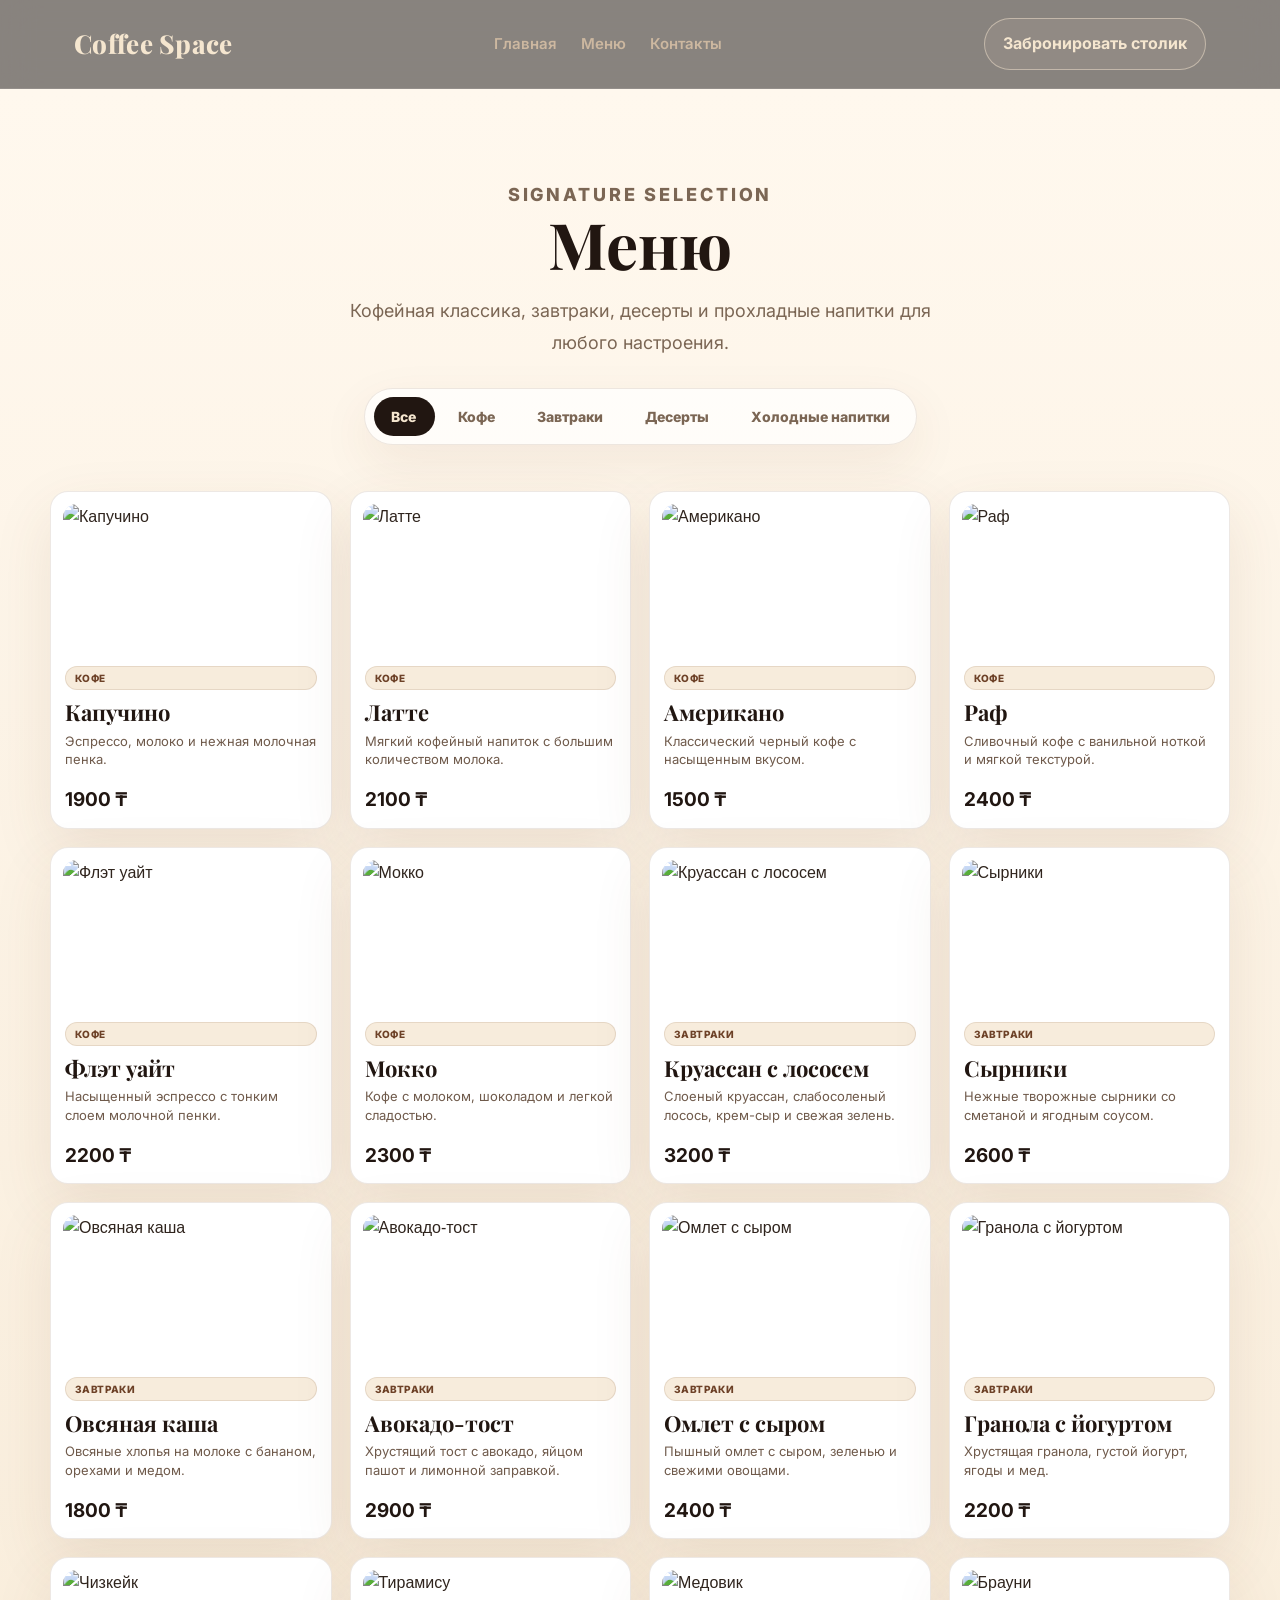
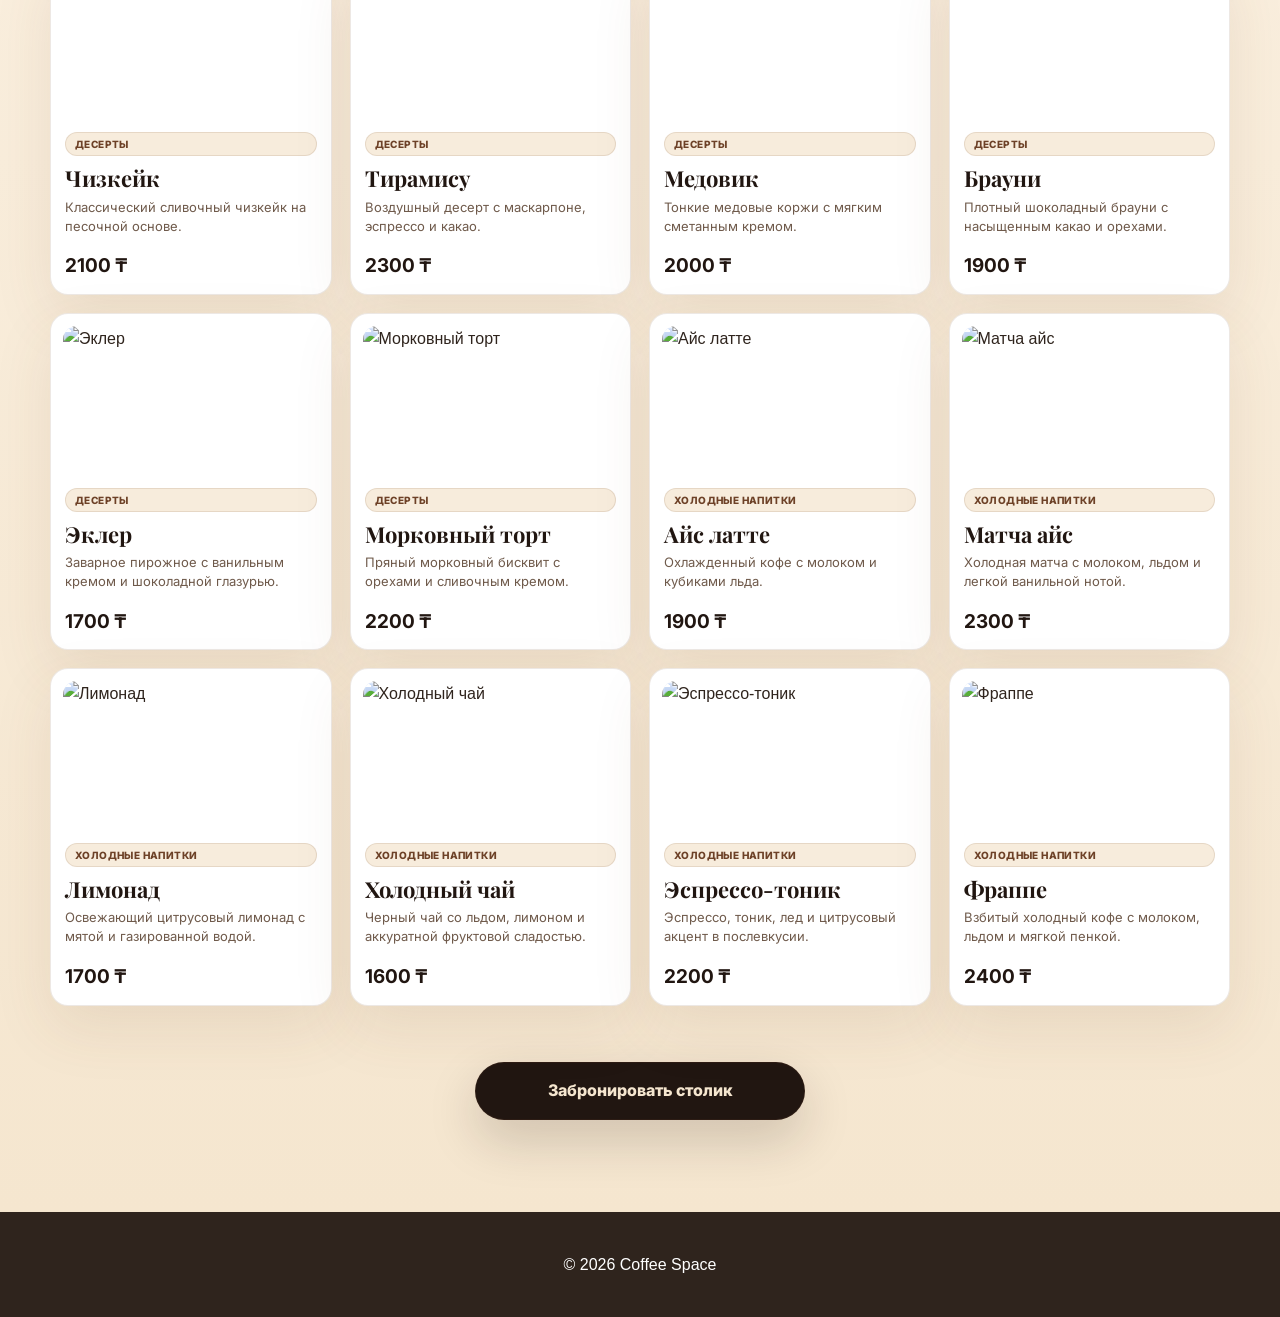
==== commit 130d9da5: "Упростил структуру и улучшил мобильную версию" ====
--- a/menu.html
+++ b/menu.html
@@ -21,7 +21,6 @@
       <div class="nav-links">
         <a href="index.html#home">Главная</a>
         <a href="menu.html">Меню</a>
-        <a href="index.html#about">О нас</a>
         <a href="index.html#contacts">Контакты</a>
       </div>
       <a class="nav-button" href="index.html#contacts" data-whatsapp-reservation>Забронировать столик</a>
--- a/style.css
+++ b/style.css
@@ -1425,3 +1425,349 @@
     font-size: 13px;
   }
 }
+
+/* Compact structure */
+.hero {
+  min-height: calc(100vh - 72px);
+  padding: 84px 24px;
+}
+
+.hero-content {
+  max-width: 860px;
+  grid-template-columns: 1fr;
+  gap: 0;
+  text-align: left;
+}
+
+.hero-copy {
+  max-width: 760px;
+}
+
+.hero h1 {
+  font-size: clamp(58px, 8vw, 86px);
+}
+
+.hero-text {
+  max-width: 620px;
+}
+
+.menu-page .menu-section {
+  padding-top: 72px;
+}
+
+.menu-grid {
+  grid-template-columns: repeat(4, minmax(0, 1fr));
+  gap: 18px;
+}
+
+.menu-card {
+  padding: 12px;
+  border-radius: 18px;
+}
+
+.menu-card img {
+  height: 150px;
+  border-radius: 14px;
+}
+
+.menu-badge {
+  min-height: 24px;
+  margin: 12px 2px 0;
+  padding: 0 9px;
+  font-size: 10px;
+}
+
+.menu-card h3 {
+  margin: 10px 2px 6px;
+  font-size: 22px;
+}
+
+.menu-card p {
+  min-height: 0;
+  margin: 0 2px 14px;
+  font-size: 13px;
+  line-height: 1.45;
+}
+
+.card-footer {
+  margin: auto 2px 0;
+  padding-top: 2px;
+}
+
+.price {
+  font-size: 19px;
+}
+
+.contacts {
+  padding-top: 58px;
+  padding-bottom: 58px;
+}
+
+.contacts-grid {
+  grid-template-columns: repeat(5, minmax(0, 1fr));
+  gap: 12px;
+}
+
+.contacts-card {
+  min-height: 132px;
+  padding: 16px;
+  gap: 10px;
+}
+
+.contacts-card-icon {
+  width: 38px;
+  height: 38px;
+  border-radius: 12px;
+}
+
+.contacts-card-content {
+  gap: 4px;
+}
+
+.contacts-card-content strong {
+  font-size: 14px;
+}
+
+.contacts-card-content span,
+.instagram-link {
+  font-size: 14px;
+}
+
+.contacts-card-content small {
+  font-size: 12px;
+}
+
+.whatsapp-card {
+  cursor: pointer;
+}
+
+@media (max-width: 900px) {
+  .menu-grid {
+    grid-template-columns: repeat(2, minmax(0, 1fr));
+  }
+
+  .contacts-grid {
+    grid-template-columns: repeat(2, minmax(0, 1fr));
+  }
+}
+
+@media (max-width: 768px) {
+  .nav.is-open .nav-links {
+    padding: 8px;
+    gap: 2px;
+  }
+
+  .nav-links a {
+    min-height: 40px;
+    font-size: 14px;
+  }
+
+  .nav.is-open .nav-button {
+    min-height: 42px;
+    padding: 0 16px;
+    font-size: 14px;
+  }
+
+  .hero {
+    min-height: auto;
+    padding: 72px 18px 58px;
+  }
+
+  .hero h1 {
+    font-size: clamp(42px, 12vw, 58px);
+  }
+
+  .hero-text {
+    margin: 18px 0 24px;
+    font-size: 16px;
+    line-height: 1.65;
+  }
+
+  .hero-actions {
+    max-width: 420px;
+  }
+
+  .button {
+    min-height: 44px;
+    padding: 12px 18px;
+  }
+
+  .menu-page .menu-section {
+    padding: 44px 14px 54px;
+  }
+
+  .menu-heading {
+    margin-bottom: 18px;
+  }
+
+  .menu-heading h2,
+  .menu-page .menu-heading h2 {
+    font-size: clamp(34px, 11vw, 46px);
+  }
+
+  .menu-heading p {
+    margin-top: 10px;
+    font-size: 14px;
+    line-height: 1.55;
+  }
+
+  .menu-filter {
+    min-height: 48px;
+    margin-bottom: 18px;
+    padding: 4px;
+  }
+
+  .filter-button {
+    min-height: 38px;
+    padding: 0 13px;
+    font-size: 13px;
+  }
+
+  .menu-grid {
+    grid-template-columns: 1fr;
+    gap: 10px;
+  }
+
+  .menu-card {
+    display: grid;
+    grid-template-columns: 88px minmax(0, 1fr);
+    grid-template-areas:
+      "image badge"
+      "image title"
+      "image text"
+      "image price";
+    column-gap: 12px;
+    align-items: start;
+    padding: 10px;
+    border-radius: 16px;
+  }
+
+  .menu-card img {
+    grid-area: image;
+    width: 88px;
+    height: 88px;
+    border-radius: 12px;
+  }
+
+  .menu-badge {
+    grid-area: badge;
+    width: fit-content;
+    min-height: 20px;
+    margin: 0;
+    padding: 0 8px;
+    font-size: 9px;
+  }
+
+  .menu-card h3 {
+    grid-area: title;
+    margin: 4px 0 2px;
+    font-size: 18px;
+    line-height: 1.15;
+  }
+
+  .menu-card p {
+    grid-area: text;
+    margin: 0;
+    display: -webkit-box;
+    overflow: hidden;
+    font-size: 12px;
+    line-height: 1.35;
+    -webkit-box-orient: vertical;
+    -webkit-line-clamp: 2;
+  }
+
+  .card-footer {
+    grid-area: price;
+    margin: 6px 0 0;
+    padding: 0;
+  }
+
+  .price {
+    font-size: 17px;
+  }
+
+  .menu-more {
+    margin-top: 24px;
+  }
+
+  .contacts {
+    padding-top: 42px;
+    padding-bottom: 42px;
+  }
+
+  .contacts h2 {
+    margin-bottom: 18px;
+  }
+
+  .contacts-grid {
+    grid-template-columns: 1fr;
+    gap: 8px;
+  }
+
+  .contacts-card {
+    min-height: auto;
+    padding: 12px;
+    border-radius: 14px;
+  }
+
+  .contacts-card:hover {
+    transform: translateY(-2px);
+  }
+}
+
+@media (max-width: 480px) {
+  .hero {
+    padding: 54px 16px 42px;
+  }
+
+  .hero-label {
+    margin-bottom: 12px;
+  }
+
+  .hero h1 {
+    font-size: 40px;
+  }
+
+  .hero-text {
+    margin-bottom: 20px;
+  }
+
+  .menu-card {
+    grid-template-columns: 82px minmax(0, 1fr);
+  }
+
+  .menu-card img {
+    width: 82px;
+    height: 82px;
+  }
+}
+
+@media (max-width: 390px) {
+  .hero {
+    padding: 46px 14px 36px;
+  }
+
+  .hero h1 {
+    font-size: 36px;
+  }
+
+  .menu-card {
+    grid-template-columns: 76px minmax(0, 1fr);
+    column-gap: 10px;
+    padding: 9px;
+  }
+
+  .menu-card img {
+    width: 76px;
+    height: 76px;
+  }
+
+  .menu-card h3 {
+    font-size: 17px;
+  }
+
+  .filter-button {
+    min-height: 36px;
+    padding: 0 12px;
+  }
+}
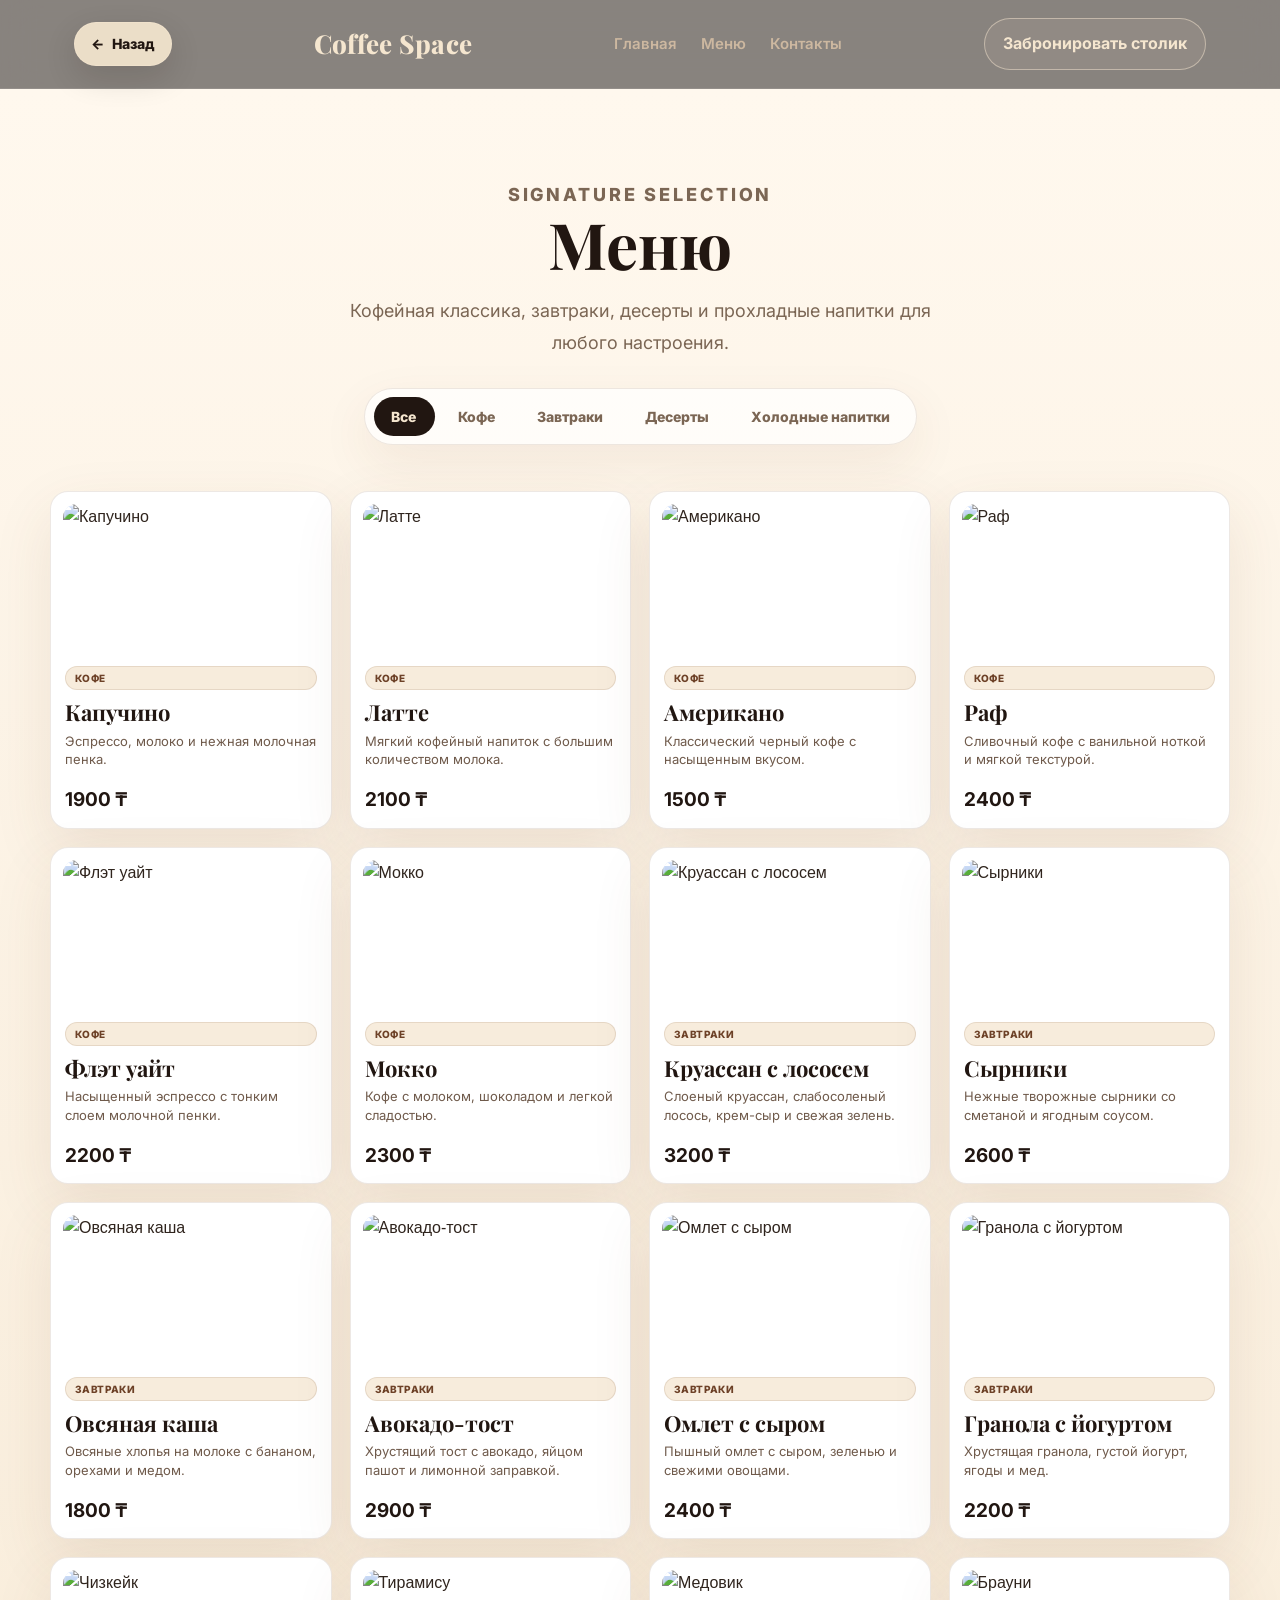
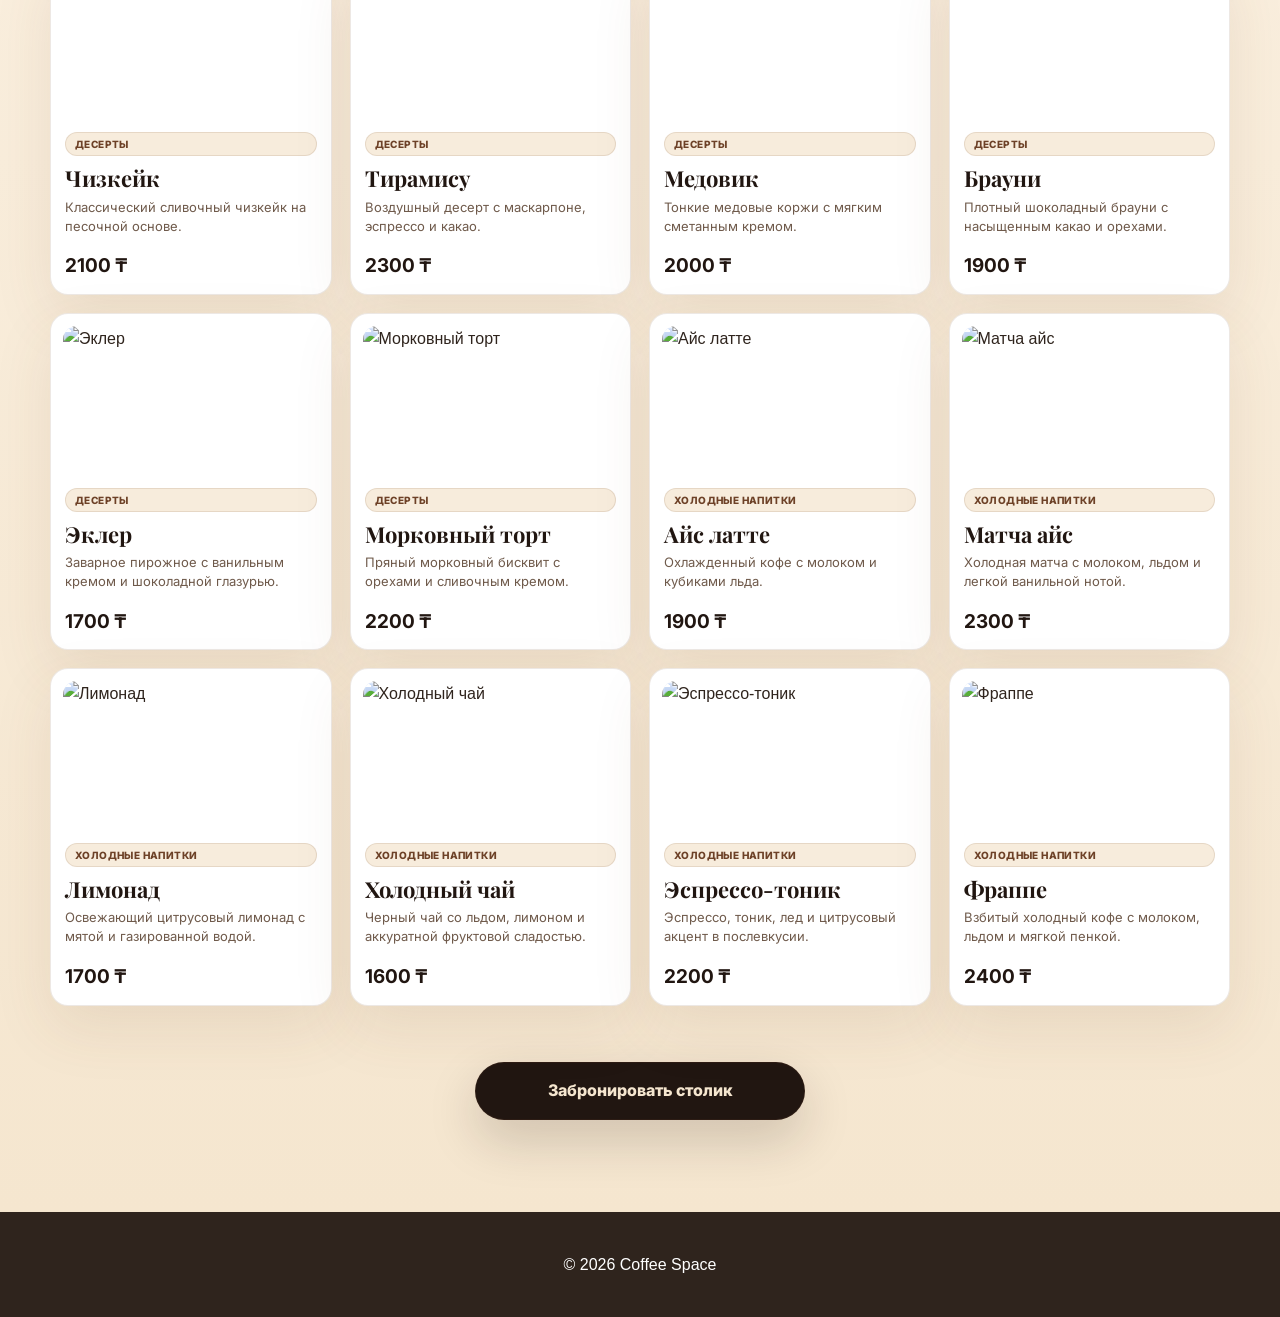
==== commit 2729a1a5: "добавил кнопку назад" ====
--- a/menu.html
+++ b/menu.html
@@ -12,6 +12,7 @@
 <body class="menu-page">
   <header class="header menu-page-header">
     <nav class="nav">
+      <a class="back-link" href="index.html" aria-label="Вернуться на главную">← <span>Назад</span></a>
       <a class="logo" href="index.html#home">Coffee Space</a>
       <button class="nav-toggle" type="button" aria-label="Открыть меню" aria-expanded="false">
         <span></span>
--- a/style.css
+++ b/style.css
@@ -128,6 +128,33 @@
   border-color: var(--coffee-caramel);
   background-color: rgba(200, 139, 85, 0.18);
   transform: translateY(-2px);
+}
+
+.back-link {
+  min-height: 44px;
+  padding: 0 16px;
+  display: inline-flex;
+  align-items: center;
+  justify-content: center;
+  gap: 8px;
+  border: 1px solid rgba(245, 230, 207, 0.52);
+  border-radius: 999px;
+  background-color: rgba(245, 230, 207, 0.92);
+  color: var(--coffee-dark);
+  font-family: "Inter", Arial, sans-serif;
+  font-size: 14px;
+  font-weight: 800;
+  white-space: nowrap;
+  box-shadow: 0 12px 32px rgba(18, 13, 10, 0.14);
+  transition: background-color 250ms, border-color 250ms, color 250ms, box-shadow 250ms, transform 250ms;
+}
+
+.back-link:hover {
+  border-color: var(--coffee-caramel);
+  background-color: white;
+  color: var(--coffee-brown);
+  box-shadow: 0 18px 42px rgba(18, 13, 10, 0.2);
+  transform: translateY(-1px) scale(1.03);
 }
 
 .hero {
@@ -1552,6 +1579,20 @@
 }
 
 @media (max-width: 768px) {
+  .menu-page .nav {
+    grid-template-columns: auto 1fr auto;
+  }
+
+  .back-link {
+    min-width: 44px;
+    min-height: 44px;
+    padding: 0 13px;
+  }
+
+  .back-link span {
+    display: none;
+  }
+
   .nav.is-open .nav-links {
     padding: 8px;
     gap: 2px;
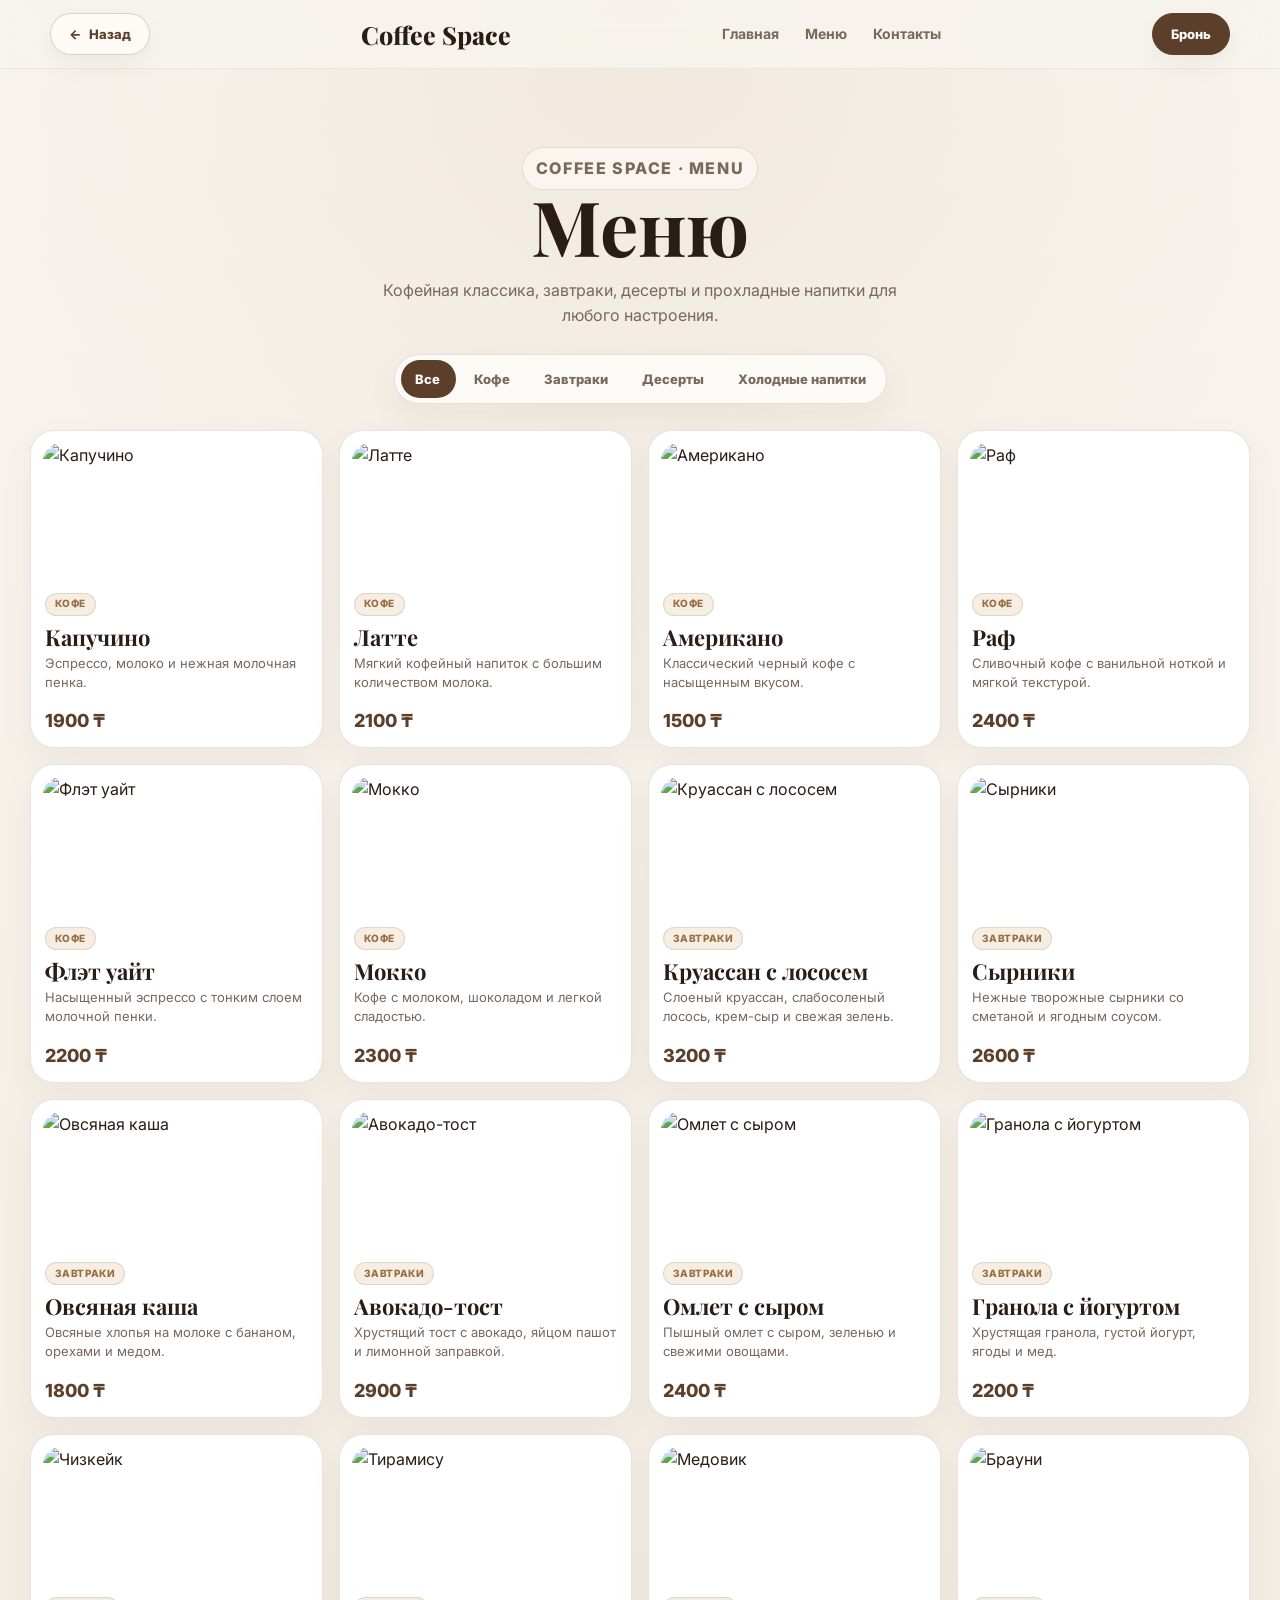
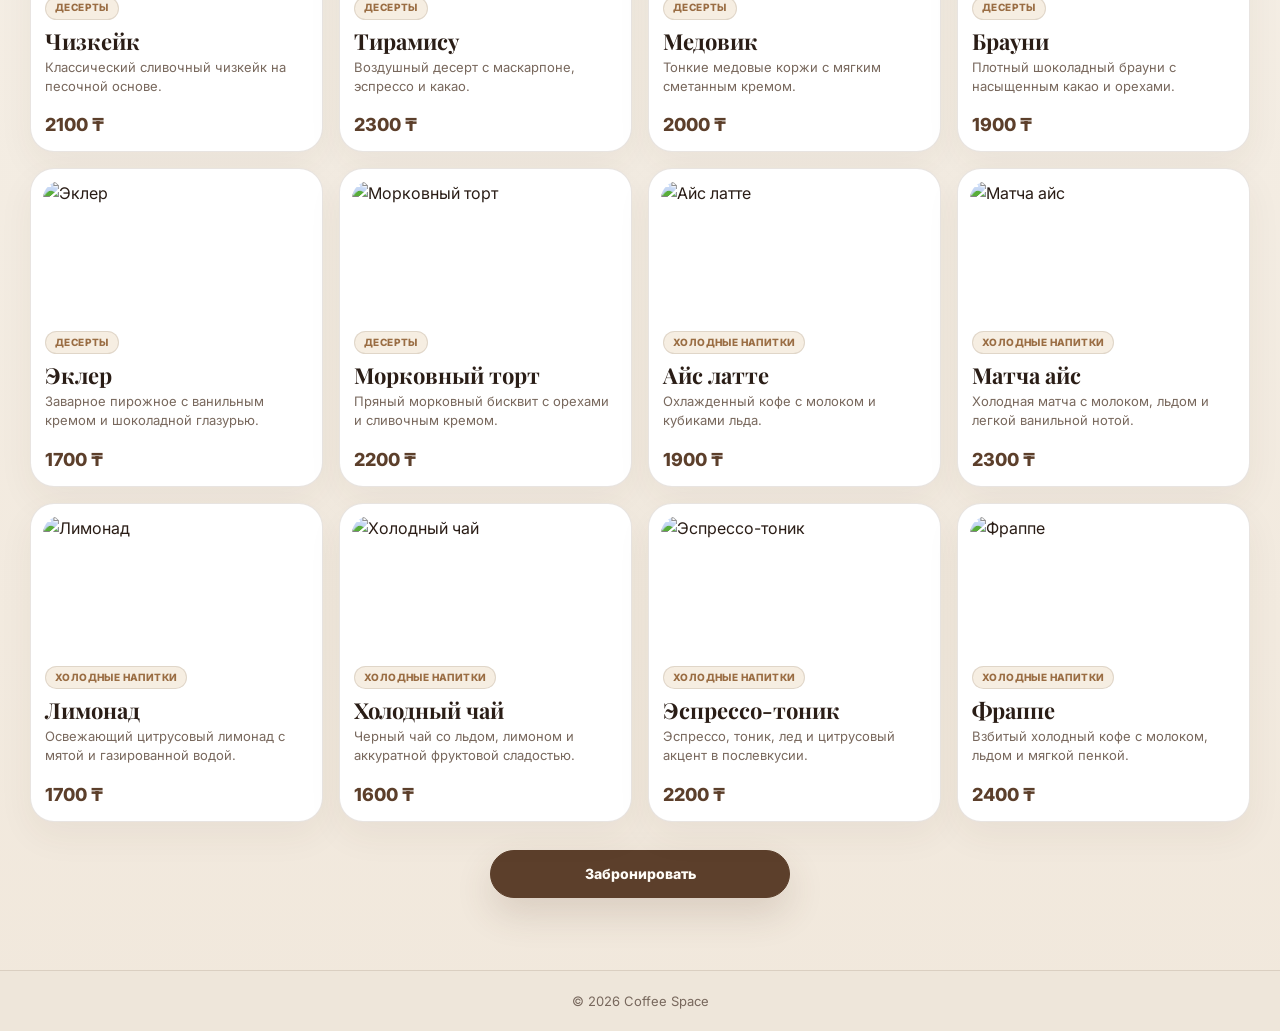
==== commit 8d972e54: "поменял дизайн полностью" ====
--- a/menu.html
+++ b/menu.html
@@ -24,14 +24,14 @@
         <a href="menu.html">Меню</a>
         <a href="index.html#contacts">Контакты</a>
       </div>
-      <a class="nav-button" href="index.html#contacts" data-whatsapp-reservation>Забронировать столик</a>
+      <a class="nav-button" href="index.html#contacts" data-whatsapp-reservation>Бронь</a>
     </nav>
   </header>
 
   <main>
     <section class="section menu-section" id="menu">
       <div class="menu-heading">
-        <p class="menu-eyebrow">Signature selection</p>
+        <p class="menu-eyebrow">Coffee Space · Menu</p>
         <h2>Меню</h2>
         <p>
           Кофейная классика, завтраки, десерты и прохладные напитки для любого настроения.
@@ -290,7 +290,7 @@
       </div>
 
       <div class="menu-more">
-        <a class="menu-more-button" href="index.html#contacts" data-whatsapp-reservation>Забронировать столик</a>
+        <a class="menu-more-button" href="index.html#contacts" data-whatsapp-reservation>Забронировать</a>
       </div>
     </section>
 
--- a/style.css
+++ b/style.css
@@ -1,13 +1,18 @@
 :root {
-  --coffee-black: #120d0a;
-  --coffee-dark: #211611;
-  --coffee-brown: #6d4127;
-  --coffee-caramel: #c88b55;
-  --coffee-cream: #f5e6cf;
-  --coffee-muted: #cdb8a0;
-  --glass-bg: rgba(255, 245, 230, 0.08);
-  --glass-border: rgba(255, 255, 255, 0.16);
-  --shadow-luxury: 0 28px 70px rgba(0, 0, 0, 0.42);
+  --milk: #f8f5ef;
+  --ivory: #fffdf8;
+  --porcelain: #fffaf2;
+  --card: #ffffff;
+  --ink: #2a1d16;
+  --muted: #78685d;
+  --soft: #aa9a8b;
+  --line: rgba(92, 63, 43, 0.14);
+  --line-strong: rgba(92, 63, 43, 0.22);
+  --coffee: #5c3f2b;
+  --caramel: #b98555;
+  --bronze: #9a6d43;
+  --shadow: 0 18px 48px rgba(72, 48, 31, 0.08);
+  --shadow-hover: 0 26px 70px rgba(72, 48, 31, 0.13);
 }
 
 * {
@@ -21,11 +26,13 @@
 
 body {
   margin: 0;
-  font-family: Arial, sans-serif;
-  color: #2f241d;
-  background-color: #fffaf3;
-  line-height: 1.6;
   overflow-x: hidden;
+  color: var(--ink);
+  background:
+    radial-gradient(circle at 12% 10%, rgba(185, 133, 85, 0.09), transparent 28%),
+    linear-gradient(180deg, var(--milk), #f3ece1 100%);
+  font-family: "Inter", Arial, sans-serif;
+  line-height: 1.55;
 }
 
 a {
@@ -33,63 +40,118 @@
   text-decoration: none;
 }
 
+img,
+svg {
+  display: block;
+}
+
 .header {
   position: sticky;
   top: 0;
-  z-index: 20;
-  background-color: rgba(18, 13, 10, 0.5);
-  border-bottom: 1px solid rgba(255, 255, 255, 0.1);
+  z-index: 30;
+  border-bottom: 1px solid rgba(92, 63, 43, 0.08);
+  background: rgba(248, 245, 239, 0.78);
   backdrop-filter: blur(18px);
   -webkit-backdrop-filter: blur(18px);
 }
 
 .nav {
-  max-width: 1180px;
+  width: min(1180px, calc(100% - 48px));
+  min-height: 68px;
   margin: 0 auto;
-  padding: 18px 24px;
   display: flex;
   align-items: center;
   justify-content: space-between;
-  gap: 24px;
-  font-family: "Inter", Arial, sans-serif;
-  color: var(--coffee-cream);
+  gap: 22px;
 }
 
 .logo {
+  color: var(--ink);
   font-family: "Playfair Display", Georgia, serif;
-  font-size: 26px;
+  font-size: 25px;
   font-weight: 800;
-  letter-spacing: 0.3px;
+  line-height: 1;
   white-space: nowrap;
 }
 
 .nav-links {
   display: flex;
   align-items: center;
-  gap: 24px;
-  color: var(--coffee-muted);
-  font-size: 15px;
-  font-weight: 600;
+  justify-content: center;
+  gap: 26px;
+  color: var(--muted);
+  font-size: 14px;
+  font-weight: 700;
+}
+
+.nav-links a,
+.nav-button,
+.back-link,
+.button,
+.menu-more-button {
+  transition: color 280ms, background-color 280ms, border-color 280ms, box-shadow 280ms, transform 280ms;
+}
+
+.nav-links a:hover {
+  color: var(--coffee);
+}
+
+.nav-button,
+.back-link {
+  min-height: 42px;
+  padding: 0 18px;
+  display: inline-flex;
+  align-items: center;
+  justify-content: center;
+  border: 1px solid var(--line-strong);
+  border-radius: 999px;
+  background: rgba(255, 253, 248, 0.72);
+  color: var(--coffee);
+  font-size: 13px;
+  font-weight: 800;
+  white-space: nowrap;
+  box-shadow: 0 10px 26px rgba(72, 48, 31, 0.06);
+}
+
+.nav-button {
+  background: var(--coffee);
+  color: var(--ivory);
+  border-color: var(--coffee);
+}
+
+.nav-button:hover,
+.back-link:hover {
+  border-color: var(--caramel);
+  box-shadow: 0 16px 36px rgba(72, 48, 31, 0.13);
+  transform: translateY(-1px) scale(1.02);
+}
+
+.nav-button:hover {
+  background: #4d3424;
+}
+
+.back-link {
+  gap: 8px;
 }
 
 .nav-toggle {
   display: none;
-  width: 44px;
-  height: 44px;
-  border: 1px solid rgba(245, 230, 207, 0.42);
-  border-radius: 14px;
-  background-color: rgba(245, 230, 207, 0.08);
-  color: var(--coffee-cream);
+  width: 42px;
+  height: 42px;
+  border: 1px solid var(--line);
+  border-radius: 999px;
+  background: rgba(255, 253, 248, 0.75);
+  color: var(--coffee);
   cursor: pointer;
 }
 
 .nav-toggle span {
   display: block;
-  width: 18px;
+  width: 17px;
   height: 2px;
   margin: 4px auto;
   border-radius: 999px;
-  background-color: currentColor;
+  background: currentColor;
   transition: transform 250ms, opacity 250ms;
 }
 
@@ -105,376 +167,349 @@
   transform: translateY(-6px) rotate(-45deg);
 }
 
-.nav-links a,
-.nav-button {
-  transition: color 0.25s, border-color 0.25s, background-color 0.25s, transform 0.25s;
-}
-
-.nav-links a:hover {
-  color: white;
-}
-
-.nav-button {
-  padding: 12px 18px;
-  border: 1px solid rgba(245, 230, 207, 0.5);
+.hero {
+  min-height: calc(100vh - 68px);
+  padding: 112px 24px 104px;
+  display: grid;
+  align-items: center;
+}
+
+.hero-content {
+  width: min(1120px, 100%);
+  margin: 0 auto;
+}
+
+.hero-copy {
+  max-width: 880px;
+}
+
+.hero-label,
+.menu-eyebrow {
+  width: fit-content;
+  margin: 0 0 22px;
+  padding: 8px 13px;
+  border: 1px solid var(--line);
   border-radius: 999px;
-  background-color: rgba(245, 230, 207, 0.08);
-  color: var(--coffee-cream);
-  font-weight: 700;
-  white-space: nowrap;
-}
-
-.nav-button:hover {
-  border-color: var(--coffee-caramel);
-  background-color: rgba(200, 139, 85, 0.18);
-  transform: translateY(-2px);
-}
-
-.back-link {
-  min-height: 44px;
-  padding: 0 16px;
+  background: rgba(255, 253, 248, 0.58);
+  color: var(--bronze);
+  font-size: 12px;
+  font-weight: 800;
+  letter-spacing: 0.1em;
+  text-transform: uppercase;
+}
+
+.hero h1 {
+  margin: 0;
+  color: var(--ink);
+  font-family: "Playfair Display", Georgia, serif;
+  font-size: clamp(66px, 9vw, 118px);
+  line-height: 0.9;
+  letter-spacing: 0;
+}
+
+.hero-text {
+  max-width: 600px;
+  margin: 28px 0 34px;
+  color: var(--muted);
+  font-size: clamp(17px, 1.8vw, 21px);
+  line-height: 1.75;
+}
+
+.hero-actions {
+  display: flex;
+  flex-wrap: wrap;
+  gap: 12px;
+}
+
+.button,
+.menu-more-button,
+.whatsapp-button {
+  min-height: 48px;
+  padding: 0 22px;
   display: inline-flex;
   align-items: center;
   justify-content: center;
-  gap: 8px;
-  border: 1px solid rgba(245, 230, 207, 0.52);
   border-radius: 999px;
-  background-color: rgba(245, 230, 207, 0.92);
-  color: var(--coffee-dark);
   font-family: "Inter", Arial, sans-serif;
   font-size: 14px;
   font-weight: 800;
   white-space: nowrap;
-  box-shadow: 0 12px 32px rgba(18, 13, 10, 0.14);
-  transition: background-color 250ms, border-color 250ms, color 250ms, box-shadow 250ms, transform 250ms;
-}
-
-.back-link:hover {
-  border-color: var(--coffee-caramel);
-  background-color: white;
-  color: var(--coffee-brown);
-  box-shadow: 0 18px 42px rgba(18, 13, 10, 0.2);
-  transform: translateY(-1px) scale(1.03);
-}
-
-.hero {
-  position: relative;
-  min-height: calc(100vh - 72px);
-  overflow: hidden;
+}
+
+.button-primary,
+.menu-more-button {
+  border: 1px solid var(--coffee);
+  background: var(--coffee);
+  color: var(--ivory);
+  box-shadow: 0 16px 36px rgba(92, 63, 43, 0.16);
+}
+
+.button-secondary {
+  border: 1px solid var(--line-strong);
+  background: rgba(255, 253, 248, 0.68);
+  color: var(--coffee);
+}
+
+.button:hover,
+.menu-more-button:hover,
+.whatsapp-button:hover {
+  box-shadow: var(--shadow-hover);
+  transform: translateY(-2px) scale(1.015);
+}
+
+.section {
+  width: min(1180px, calc(100% - 48px));
+  margin: 0 auto;
+  padding: 76px 0;
+}
+
+.section h2 {
+  margin: 0 0 26px;
+  color: var(--ink);
+  font-family: "Playfair Display", Georgia, serif;
+  font-size: clamp(36px, 4.8vw, 58px);
+  line-height: 1;
+}
+
+.contacts {
+  padding-top: 62px;
+  padding-bottom: 80px;
+}
+
+.contacts-grid {
   display: grid;
-  align-items: center;
-  padding: 96px 24px;
-  background:
-    radial-gradient(ellipse at 18% 20%, rgba(200, 139, 85, 0.24), transparent 36%),
-    radial-gradient(ellipse at 82% 24%, rgba(245, 230, 207, 0.13), transparent 34%),
-    linear-gradient(135deg, var(--coffee-black), var(--coffee-dark) 52%, #321f16);
-  color: var(--coffee-cream);
-  font-family: "Inter", Arial, sans-serif;
-}
-
-.hero::after {
-  content: "";
-  position: absolute;
-  inset: auto 0 0;
-  height: 42%;
-  background: linear-gradient(180deg, transparent, rgba(18, 13, 10, 0.86));
-  pointer-events: none;
-}
-
-.hero-content {
-  position: relative;
-  z-index: 1;
-  width: 100%;
-  max-width: 1180px;
-  margin: 0 auto;
-  display: grid;
-  grid-template-columns: minmax(0, 1.05fr) minmax(320px, 0.95fr);
-  align-items: center;
-  gap: 64px;
-  animation: heroFadeIn 0.9s ease-out both;
-}
-
-.hero-copy {
-  max-width: 640px;
-}
-
-.hero-label {
+  grid-template-columns: repeat(5, minmax(0, 1fr));
+  gap: 12px;
+}
+
+.contacts-card {
+  min-height: 126px;
+  padding: 16px;
+  display: flex;
+  align-items: flex-start;
+  gap: 11px;
+  border: 1px solid var(--line);
+  border-radius: 22px;
+  background: rgba(255, 255, 255, 0.72);
+  color: var(--ink);
+  box-shadow: 0 14px 34px rgba(72, 48, 31, 0.055);
+  transition: border-color 280ms, box-shadow 280ms, transform 280ms, color 280ms;
+}
+
+.contacts-card:hover {
+  border-color: rgba(185, 133, 85, 0.38);
+  box-shadow: var(--shadow-hover);
+  transform: translateY(-3px);
+}
+
+.contacts-card-icon {
+  flex: 0 0 auto;
+  width: 38px;
+  height: 38px;
   display: inline-flex;
   align-items: center;
-  margin: 0 0 22px;
-  padding: 10px 16px;
-  border: 1px solid var(--glass-border);
-  border-radius: 999px;
-  background-color: var(--glass-bg);
-  box-shadow: 0 12px 35px rgba(0, 0, 0, 0.2);
-  backdrop-filter: blur(14px);
-  -webkit-backdrop-filter: blur(14px);
-  color: var(--coffee-cream);
-  font-size: 14px;
-  font-weight: 700;
-}
-
-.hero h1 {
-  margin: 0;
-  color: white;
-  font-family: "Playfair Display", Georgia, serif;
-  font-size: 72px;
-  line-height: 1;
-  letter-spacing: 0;
-}
-
-.hero-text {
-  max-width: 580px;
-  margin: 26px 0 34px;
-  color: var(--coffee-muted);
-  font-size: 19px;
-  line-height: 1.8;
-}
-
-.hero-actions {
-  display: flex;
-  flex-wrap: wrap;
-  gap: 14px;
-}
-
-.button,
-.button-primary,
-.button-secondary {
-  display: inline-block;
-  border-radius: 999px;
-  font: inherit;
-  font-weight: 700;
-  transition: background-color 0.25s, border-color 0.25s, box-shadow 0.25s, transform 0.25s;
-}
-
-.button {
-  padding: 15px 24px;
-}
-
-.button-primary {
-  border: 1px solid var(--coffee-caramel);
-  background: linear-gradient(135deg, #d9a15f, #9f5b2f);
-  color: #1a100b;
-  box-shadow: 0 16px 42px rgba(200, 139, 85, 0.28);
-}
-
-.button-secondary {
-  border: 1px solid var(--glass-border);
-  background-color: rgba(255, 255, 255, 0.08);
-  color: var(--coffee-cream);
-  backdrop-filter: blur(14px);
-  -webkit-backdrop-filter: blur(14px);
-}
-
-.button:hover {
-  transform: translateY(-2px);
-}
-
-.button-primary:hover {
-  box-shadow: 0 20px 54px rgba(200, 139, 85, 0.36);
-}
-
-.button-secondary:hover {
-  border-color: rgba(245, 230, 207, 0.42);
-  background-color: rgba(255, 255, 255, 0.14);
-}
-
-.hero-features {
+  justify-content: center;
+  border-radius: 14px;
+  background: #f4eadc;
+  color: var(--coffee);
+  transition: background 280ms, color 280ms, transform 280ms;
+}
+
+.contacts-card:hover .contacts-card-icon {
+  transform: scale(1.06);
+}
+
+.contacts-card-content {
+  min-width: 0;
   display: grid;
-  grid-template-columns: repeat(3, minmax(0, 1fr));
-  gap: 14px;
-  margin-top: 46px;
-}
-
-.hero-features span {
-  min-height: 78px;
-  padding: 18px;
-  border: 1px solid var(--glass-border);
-  border-radius: 18px;
-  background-color: var(--glass-bg);
-  color: var(--coffee-cream);
-  font-weight: 700;
-  backdrop-filter: blur(14px);
-  -webkit-backdrop-filter: blur(14px);
-}
-
-.hero-photo-wrap {
-  position: relative;
-  padding: 14px;
-  border: 1px solid var(--glass-border);
-  border-radius: 34px;
-  background-color: rgba(255, 255, 255, 0.08);
-  box-shadow: var(--shadow-luxury);
-  backdrop-filter: blur(16px);
-  -webkit-backdrop-filter: blur(16px);
-}
-
-.hero-photo-wrap::before {
-  content: "";
-  position: absolute;
-  inset: 28px -18px -22px 44px;
-  z-index: -1;
-  border-radius: 32px;
-  background: linear-gradient(135deg, rgba(200, 139, 85, 0.32), rgba(245, 230, 207, 0.04));
-  filter: blur(8px);
-}
-
-.hero-photo {
-  display: block;
-  width: 100%;
-  height: min(620px, 68vh);
-  object-fit: cover;
-  border-radius: 24px;
-}
-
-@keyframes heroFadeIn {
-  from {
-    opacity: 0;
-    transform: translateY(28px);
-  }
-
-  to {
-    opacity: 1;
-    transform: translateY(0);
-  }
-}
-
-.section {
-  max-width: 1100px;
-  margin: 0 auto;
-  padding: 70px 20px;
-}
-
-.section h2 {
-  margin: 0 0 28px;
-  font-size: 34px;
-}
-
-.menu-section {
-  max-width: none;
-  padding: 118px 24px;
-  background:
-    linear-gradient(180deg, #fff8ee 0%, var(--coffee-cream) 100%);
-}
-
-.menu-heading {
-  max-width: 760px;
-  margin: 0 auto 34px;
-  text-align: center;
-}
-
-.menu-eyebrow {
-  margin: 0 0 12px;
-  color: var(--coffee-caramel);
-  font-family: "Inter", Arial, sans-serif;
+  gap: 4px;
+}
+
+.contacts-card-content strong {
+  color: var(--coffee);
   font-size: 13px;
   font-weight: 800;
-  letter-spacing: 0.16em;
-  text-transform: uppercase;
+}
+
+.contacts-card-content span,
+.instagram-link {
+  color: var(--ink);
+  font-size: 14px;
+  line-height: 1.35;
+}
+
+.contacts-card-content small {
+  color: var(--muted);
+  font-size: 12px;
+  line-height: 1.35;
+}
+
+.contacts-address,
+.whatsapp-card {
+  cursor: pointer;
+}
+
+.contacts-address::after {
+  content: "→";
+  margin-left: auto;
+  color: var(--caramel);
+  opacity: 0;
+  transform: translateX(-5px);
+  transition: opacity 250ms, transform 250ms;
+}
+
+.contacts-address:hover::after {
+  opacity: 1;
+  transform: translateX(0);
+}
+
+.instagram-card:hover .instagram-icon {
+  background: linear-gradient(135deg, #e1306c, #833ab4 52%, #f77737);
+  color: white;
+}
+
+.instagram-link {
+  width: fit-content;
+  font-weight: 800;
+  transition: color 250ms;
+}
+
+.instagram-link:hover {
+  color: #c13584;
+}
+
+.footer {
+  padding: 20px 24px;
+  border-top: 1px solid var(--line);
+  background: #eee6da;
+  color: var(--muted);
+  text-align: center;
+  font-size: 13px;
+}
+
+.footer p {
+  margin: 0;
+}
+
+.menu-page {
+  background:
+    radial-gradient(circle at 50% 0%, rgba(185, 133, 85, 0.11), transparent 28%),
+    linear-gradient(180deg, var(--milk), #f1e8dc 100%);
+}
+
+.menu-page .menu-section {
+  width: min(1220px, calc(100% - 48px));
+  min-height: calc(100vh - 68px);
+  margin: 0 auto;
+  padding: 62px 0 72px;
+}
+
+.menu-heading {
+  max-width: 720px;
+  margin: 0 auto 26px;
+  text-align: center;
+}
+
+.menu-heading .menu-eyebrow {
+  margin-left: auto;
+  margin-right: auto;
 }
 
 .menu-heading h2 {
   margin: 0;
-  color: var(--coffee-dark);
   font-family: "Playfair Display", Georgia, serif;
-  font-size: 56px;
-  line-height: 1.05;
+  font-size: clamp(46px, 6vw, 76px);
+  line-height: 0.95;
 }
 
 .menu-heading p {
-  max-width: 620px;
-  margin: 18px auto 0;
-  color: #7b6654;
-  font-family: "Inter", Arial, sans-serif;
-  font-size: 18px;
-  line-height: 1.75;
+  max-width: 560px;
+  margin: 16px auto 0;
+  color: var(--muted);
+  font-size: 16px;
 }
 
 .menu-filter {
   position: relative;
   width: fit-content;
   max-width: 100%;
-  margin: 0 auto 46px;
-  padding: 8px;
+  min-height: 48px;
+  margin: 0 auto 26px;
+  padding: 5px;
   display: flex;
-  flex-wrap: wrap;
+  align-items: center;
   justify-content: center;
-  gap: 6px;
-  border: 1px solid rgba(109, 65, 39, 0.12);
+  gap: 4px;
+  border: 1px solid var(--line);
   border-radius: 999px;
-  background-color: rgba(255, 255, 255, 0.72);
-  box-shadow: 0 18px 50px rgba(109, 65, 39, 0.08);
+  background: rgba(255, 255, 255, 0.68);
+  box-shadow: 0 14px 34px rgba(72, 48, 31, 0.055);
 }
 
 .filter-indicator {
   position: absolute;
-  top: 8px;
+  top: 5px;
   left: 0;
   z-index: 0;
   width: 0;
-  height: calc(100% - 16px);
+  height: calc(100% - 10px);
   border-radius: 999px;
-  background-color: var(--coffee-dark);
+  background: var(--coffee);
+  pointer-events: none;
   transition: transform 320ms cubic-bezier(0.22, 1, 0.36, 1), width 320ms cubic-bezier(0.22, 1, 0.36, 1);
-  pointer-events: none;
 }
 
 .filter-button {
   position: relative;
   z-index: 1;
+  min-height: 38px;
+  padding: 0 15px;
   border: 0;
   border-radius: 999px;
-  padding: 11px 18px;
-  background-color: transparent;
-  color: #7b6654;
+  background: transparent;
+  color: var(--muted);
   font-family: "Inter", Arial, sans-serif;
-  font-size: 14px;
+  font-size: 13px;
   font-weight: 800;
+  white-space: nowrap;
   cursor: pointer;
-  transition: background-color 250ms, color 250ms, transform 250ms;
+  transition: color 250ms, background-color 250ms, transform 250ms;
 }
 
 .filter-button:hover,
 .filter-button.active {
-  color: var(--coffee-cream);
-}
-
-.filter-button:hover {
-  transform: translateY(-1px);
+  color: var(--ivory);
 }
 
 .menu-grid {
-  max-width: 1180px;
-  margin: 0 auto;
   display: grid;
-  grid-template-columns: repeat(4, 1fr);
-  gap: 26px;
+  grid-template-columns: repeat(4, minmax(0, 1fr));
+  gap: 16px;
 }
 
 .menu-card {
-  position: relative;
   overflow: hidden;
-  padding: 18px;
+  padding: 12px;
   display: flex;
   flex-direction: column;
+  border: 1px solid var(--line);
+  border-radius: 24px;
+  background: var(--card);
+  box-shadow: 0 14px 36px rgba(72, 48, 31, 0.055);
   opacity: 1;
   transform: translateY(0);
-  border: 1px solid rgba(109, 65, 39, 0.12);
-  border-radius: 24px;
-  background-color: white;
-  box-shadow: 0 22px 60px rgba(109, 65, 39, 0.1);
-  transition: opacity 300ms, box-shadow 250ms, transform 300ms, border-color 250ms;
+  transition: opacity 300ms, border-color 280ms, box-shadow 280ms, transform 300ms;
 }
 
 .menu-card:hover {
-  border-color: rgba(200, 139, 85, 0.58);
-  box-shadow: 0 34px 90px rgba(109, 65, 39, 0.2), 0 0 0 4px rgba(200, 139, 85, 0.1);
-  transform: translateY(-10px);
+  border-color: rgba(185, 133, 85, 0.36);
+  box-shadow: var(--shadow-hover);
+  transform: translateY(-4px) scale(1.006);
 }
 
 .menu-card.is-fading {
   opacity: 0;
-  transform: translateY(12px);
+  transform: translateY(8px);
   pointer-events: none;
 }
 
@@ -483,634 +518,92 @@
 }
 
 .menu-card img {
-  display: block;
   width: 100%;
-  height: 230px;
+  height: 138px;
   object-fit: cover;
   border-radius: 18px;
-  transition: transform 250ms;
-}
-
-.menu-card:hover img {
-  transform: scale(1.045);
 }
 
 .menu-badge {
+  width: fit-content;
+  min-height: 23px;
+  margin: 12px 2px 0;
+  padding: 0 9px;
   display: inline-flex;
   align-items: center;
-  min-height: 30px;
-  margin: 18px 4px 0;
-  padding: 0 12px;
-  border: 1px solid rgba(109, 65, 39, 0.12);
+  border: 1px solid var(--line);
   border-radius: 999px;
-  background-color: #f7ecdc;
-  color: var(--coffee-brown);
-  font-family: "Inter", Arial, sans-serif;
-  font-size: 12px;
+  background: #f6eee2;
+  color: var(--bronze);
+  font-size: 10px;
   font-weight: 800;
   letter-spacing: 0.04em;
   text-transform: uppercase;
-  transition: background-color 250ms, border-color 250ms, color 250ms;
-}
-
-.menu-card:hover .menu-badge {
-  border-color: rgba(200, 139, 85, 0.42);
-  background-color: rgba(200, 139, 85, 0.18);
-  color: var(--coffee-dark);
 }
 
 .menu-card h3 {
-  margin: 16px 4px 10px;
-  color: var(--coffee-dark);
+  margin: 10px 2px 5px;
+  color: var(--ink);
   font-family: "Playfair Display", Georgia, serif;
-  font-size: 27px;
-  line-height: 1.15;
+  font-size: 22px;
+  line-height: 1.05;
 }
 
 .menu-card p {
-  min-height: 52px;
-  margin: 0 4px 28px;
-  color: #6f5a4b;
-  font-family: "Inter", Arial, sans-serif;
-  font-size: 15px;
-  line-height: 1.65;
+  min-height: 0;
+  margin: 0 2px 14px;
+  color: var(--muted);
+  font-size: 13px;
+  line-height: 1.45;
 }
 
 .card-footer {
-  display: flex;
-  align-items: flex-start;
-  flex-direction: column;
-  gap: 6px;
-  margin: auto 4px 0;
-  padding-top: 8px;
+  margin: auto 2px 0;
+  padding-top: 2px;
 }
 
 .price {
-  color: var(--coffee-dark);
-  font-family: "Inter", Arial, sans-serif;
-  font-size: 22px;
-  font-weight: 700;
+  color: var(--coffee);
+  font-size: 18px;
+  font-weight: 800;
 }
 
 .menu-more {
-  margin-top: 56px;
+  margin-top: 28px;
   display: flex;
   justify-content: center;
-  text-align: center;
 }
 
 .menu-more-button {
-  display: inline-flex;
-  align-items: center;
-  justify-content: center;
-  width: min(100%, 330px);
-  min-height: 58px;
-  padding: 0 30px;
-  border: 1px solid rgba(109, 65, 39, 0.16);
-  border-radius: 999px;
-  background-color: var(--coffee-dark);
-  color: var(--coffee-cream);
-  font-family: "Inter", Arial, sans-serif;
-  font-weight: 800;
-  box-shadow: 0 20px 50px rgba(33, 22, 17, 0.18);
-  transition: background-color 250ms, box-shadow 250ms, transform 250ms;
-}
-
-.menu-more-button:hover {
-  background-color: var(--coffee-brown);
-  box-shadow: 0 26px 64px rgba(33, 22, 17, 0.24);
-  transform: translateY(-3px);
-}
-
-.menu-page .menu-section {
-  min-height: calc(100vh - 73px);
-  padding-top: 96px;
-  padding-bottom: 92px;
-}
-
-.menu-page .menu-heading {
-  margin-bottom: 30px;
-}
-
-.menu-page .menu-heading h2 {
-  font-size: clamp(44px, 7vw, 64px);
-}
-
-.about {
-  max-width: none;
-  position: relative;
-  overflow: hidden;
-  padding: 128px 24px;
-  background:
-    radial-gradient(circle at 10% 15%, rgba(200, 139, 85, 0.18), transparent 32%),
-    radial-gradient(circle at 90% 80%, rgba(109, 65, 39, 0.12), transparent 30%),
-    linear-gradient(135deg, #fff8ee 0%, #f2dfc7 100%);
-}
-
-.about-inner {
-  position: relative;
-  z-index: 1;
-  max-width: 1180px;
-  margin: 0 auto;
-  display: grid;
-  grid-template-columns: 1.1fr 0.9fr;
-  align-items: center;
-  gap: 72px;
-  animation: aboutFadeIn 0.9s ease-out both;
-}
-
-.about-media {
-  position: relative;
-  min-height: 640px;
-  overflow: hidden;
-  border-radius: 34px;
-  box-shadow: 0 34px 90px rgba(47, 36, 29, 0.22);
-}
-
-.about-media img {
-  display: block;
-  width: 100%;
-  height: 100%;
-  min-height: 640px;
-  object-fit: cover;
-  transition: transform 250ms, filter 250ms;
-}
-
-.about-media:hover img {
-  filter: saturate(1.08) contrast(1.04);
-  transform: scale(1.04);
-}
-
-.about-card {
-  position: absolute;
-  padding: 16px 18px;
-  border: 1px solid rgba(255, 255, 255, 0.28);
-  border-radius: 18px;
-  background-color: rgba(18, 13, 10, 0.34);
-  color: white;
-  font-family: "Inter", Arial, sans-serif;
-  box-shadow: 0 18px 45px rgba(0, 0, 0, 0.2);
-  backdrop-filter: blur(16px);
-  -webkit-backdrop-filter: blur(16px);
-}
-
-.about-card span {
-  display: block;
-  color: var(--coffee-muted);
-  font-size: 12px;
-  font-weight: 800;
-  letter-spacing: 0.12em;
-  text-transform: uppercase;
-}
-
-.about-card strong {
-  display: block;
-  margin-top: 4px;
-  font-family: "Playfair Display", Georgia, serif;
-  font-size: 34px;
-  line-height: 1;
-}
-
-.about-card-top {
-  top: 28px;
-  left: 28px;
-}
-
-.about-card-bottom {
-  right: 28px;
-  bottom: 28px;
-}
-
-.about-content {
-  color: var(--coffee-dark);
-}
-
-.about-eyebrow {
-  display: inline-flex;
-  margin: 0 0 18px;
-  padding: 9px 14px;
-  border: 1px solid rgba(109, 65, 39, 0.14);
-  border-radius: 999px;
-  background-color: rgba(255, 255, 255, 0.55);
-  color: var(--coffee-brown);
-  font-family: "Inter", Arial, sans-serif;
-  font-size: 13px;
-  font-weight: 800;
-  letter-spacing: 0.14em;
-  text-transform: uppercase;
-}
-
-.about-content h2 {
-  margin: 0 0 28px;
-  color: var(--coffee-dark);
-  font-family: "Playfair Display", Georgia, serif;
-  font-size: 54px;
-  line-height: 1.08;
-}
-
-.about-content p {
-  margin: 0 0 18px;
-  color: #6f5a4b;
-  font-family: "Inter", Arial, sans-serif;
-  font-size: 17px;
-  line-height: 1.85;
-}
-
-.about-list {
-  margin: 34px 0 0;
-  padding: 0;
-  display: grid;
-  grid-template-columns: repeat(2, minmax(0, 1fr));
-  gap: 14px;
-  list-style: none;
-}
-
-.about-list li {
-  position: relative;
-  padding: 14px 16px 14px 42px;
-  border: 1px solid rgba(109, 65, 39, 0.12);
-  border-radius: 18px;
-  background-color: rgba(255, 255, 255, 0.58);
-  color: var(--coffee-dark);
-  font-family: "Inter", Arial, sans-serif;
-  font-weight: 700;
-}
-
-.about-list li::before {
-  content: "✓";
-  position: absolute;
-  left: 16px;
-  top: 14px;
-  color: var(--coffee-caramel);
-  font-weight: 800;
-}
-
-.about-button {
-  display: inline-flex;
-  align-items: center;
-  justify-content: center;
-  min-height: 56px;
-  margin-top: 38px;
-  padding: 0 28px;
-  border: 1px solid rgba(109, 65, 39, 0.18);
-  border-radius: 999px;
-  background-color: var(--coffee-dark);
-  color: var(--coffee-cream);
-  font-family: "Inter", Arial, sans-serif;
-  font-weight: 800;
-  box-shadow: 0 20px 50px rgba(33, 22, 17, 0.2);
-  transition: background-color 250ms, box-shadow 250ms, transform 250ms;
-}
-
-.about-button:hover {
-  background-color: var(--coffee-brown);
-  box-shadow: 0 26px 64px rgba(33, 22, 17, 0.26);
-  transform: translateY(-3px);
-}
-
-@keyframes aboutFadeIn {
-  from {
-    opacity: 0;
-    transform: translateY(28px);
-  }
-
-  to {
-    opacity: 1;
-    transform: translateY(0);
-  }
-}
-
-.contacts p {
-  margin: 8px 0;
-  font-size: 18px;
-}
-
-.contacts-grid {
-  display: grid;
-  grid-template-columns: repeat(4, minmax(0, 1fr));
-  gap: 18px;
-}
-
-.contacts-card {
-  min-height: 188px;
-  padding: 22px;
-  display: flex;
-  align-items: flex-start;
-  gap: 14px;
-  border: 1px solid rgba(109, 65, 39, 0.12);
-  border-radius: 18px;
-  background-color: rgba(255, 255, 255, 0.68);
-  color: #2f241d;
-  box-shadow: 0 18px 50px rgba(109, 65, 39, 0.08);
-  font-family: "Inter", Arial, sans-serif;
-  transition: color 250ms, background-color 250ms, box-shadow 250ms, transform 250ms;
-}
-
-.contacts-card:hover {
-  box-shadow: 0 26px 64px rgba(109, 65, 39, 0.16);
-  transform: translateY(-4px);
-}
-
-.contacts-address {
-  margin-bottom: 14px;
-  cursor: pointer;
-}
-
-.contacts-address::after {
-  content: "→";
-  margin-left: auto;
-  color: var(--coffee-caramel);
-  opacity: 0;
-  transform: translateX(-6px);
-  transition: opacity 250ms, transform 250ms;
-}
-
-.contacts-address:hover {
-  color: var(--coffee-caramel);
-}
-
-.contacts-address:hover::after {
-  opacity: 1;
-  transform: translateX(0);
-}
-
-.contacts-card-icon {
-  flex: 0 0 auto;
-  width: 48px;
-  height: 48px;
-  display: inline-flex;
-  align-items: center;
-  justify-content: center;
-  border-radius: 14px;
-  background-color: #f7ecdc;
-  color: var(--coffee-caramel);
-  transition: background 250ms, color 250ms, transform 250ms;
-}
-
-.contacts-card:hover .contacts-card-icon {
-  color: var(--coffee-brown);
-  transform: scale(1.06);
-}
-
-.contacts-card-content {
-  min-width: 0;
-  display: grid;
-  gap: 6px;
-}
-
-.contacts-card-content strong {
-  color: var(--coffee-dark);
-  font-size: 15px;
-  font-weight: 800;
-}
-
-.contacts-card-content span,
-.instagram-link {
-  color: inherit;
-  font-size: 17px;
-  line-height: 1.5;
-}
-
-.contacts-card-content small {
-  display: block;
-  color: #8a7462;
-  font-size: 14px;
-  line-height: 1.4;
-}
-
-.instagram-card:hover {
-  border-color: rgba(214, 41, 118, 0.24);
-}
-
-.instagram-card:hover .instagram-icon {
-  background: linear-gradient(135deg, #e1306c, #833ab4 52%, #f77737);
-  color: white;
-}
-
-.instagram-link {
-  width: fit-content;
-  font-weight: 800;
-  transition: color 250ms;
-}
-
-.instagram-link:hover {
-  color: #e1306c;
-}
-
-.whatsapp-button {
-  display: inline-flex;
-  align-items: center;
-  justify-content: center;
-  min-height: 58px;
-  margin-top: 28px;
-  padding: 0 30px;
-  border: 1px solid rgba(109, 65, 39, 0.16);
-  border-radius: 999px;
-  background-color: var(--coffee-dark);
-  color: var(--coffee-cream);
-  font-family: "Inter", Arial, sans-serif;
-  font-weight: 800;
-  box-shadow: 0 20px 50px rgba(33, 22, 17, 0.18);
-  transition: background-color 250ms, box-shadow 250ms, transform 250ms;
-}
-
-.whatsapp-button:hover {
-  background-color: var(--coffee-brown);
-  box-shadow: 0 26px 64px rgba(33, 22, 17, 0.24);
-  transform: translateY(-3px);
-}
-
-.footer {
-  padding: 24px 20px;
-  text-align: center;
-  background-color: #2f241d;
-  color: white;
-}
-
-@media (max-width: 900px) {
+  width: min(100%, 300px);
+}
+
+@media (max-width: 960px) {
   .nav {
-    align-items: flex-start;
-    flex-wrap: wrap;
-  }
-
-  .nav-links {
-    order: 3;
-    width: 100%;
-    flex-wrap: wrap;
-  }
-
-  .hero-content {
-    grid-template-columns: 1fr;
-  }
-
-  .hero h1 {
-    font-size: 54px;
-  }
-
-  .hero-photo {
-    height: 440px;
-  }
-
+    width: min(100% - 32px, 1180px);
+  }
+
+  .contacts-grid,
   .menu-grid {
-    grid-template-columns: repeat(2, 1fr);
-  }
-
-  .menu-heading h2 {
-    font-size: 46px;
-  }
-
-  .about-inner {
-    grid-template-columns: 1fr;
-    gap: 46px;
-  }
-
-  .about-media,
-  .about-media img {
-    min-height: 520px;
-  }
-
-  .about-content h2 {
-    font-size: 46px;
-  }
-
-  .contacts-grid {
     grid-template-columns: repeat(2, minmax(0, 1fr));
-  }
-}
-
-@media (max-width: 600px) {
-  .nav {
-    gap: 16px;
-    padding: 16px 20px;
-  }
-
-  .nav-links {
-    gap: 12px;
-    font-size: 14px;
-  }
-
-  .nav-button {
-    width: 100%;
-    text-align: center;
-  }
-
-  .hero {
-    min-height: auto;
-    padding: 64px 20px 56px;
-  }
-
-  .hero h1 {
-    font-size: 42px;
-  }
-
-  .hero-text {
-    font-size: 17px;
-  }
-
-  .hero-actions {
-    flex-direction: column;
-  }
-
-  .button {
-    width: 100%;
-    text-align: center;
-  }
-
-  .hero-features {
-    grid-template-columns: 1fr;
-    margin-top: 32px;
-  }
-
-  .hero-photo {
-    height: 340px;
-  }
-
-  .section {
-    padding: 50px 20px;
-  }
-
-  .menu-section {
-    padding: 76px 20px;
-  }
-
-  .menu-heading h2 {
-    font-size: 38px;
-  }
-
-  .menu-heading p {
-    font-size: 16px;
-  }
-
-  .menu-filter {
-    border-radius: 24px;
-  }
-
-  .about {
-    padding: 76px 20px;
-  }
-
-  .about-media,
-  .about-media img {
-    min-height: 380px;
-    border-radius: 24px;
-  }
-
-  .about-card {
-    padding: 12px 14px;
-    border-radius: 14px;
-  }
-
-  .about-card strong {
-    font-size: 26px;
-  }
-
-  .about-card-top {
-    top: 18px;
-    left: 18px;
-  }
-
-  .about-card-bottom {
-    right: 18px;
-    bottom: 18px;
-  }
-
-  .about-content h2 {
-    font-size: 38px;
-  }
-
-  .about-content p {
-    font-size: 16px;
-  }
-
-  .about-list {
-    grid-template-columns: 1fr;
-  }
-
-  .contacts-grid {
-    grid-template-columns: 1fr;
-  }
-
-  .menu-grid {
-    grid-template-columns: 1fr;
-  }
-
-  .card-footer {
-    align-items: flex-start;
-    flex-direction: column;
   }
 }
 
 @media (max-width: 768px) {
   .nav {
-    padding: 12px 18px;
+    min-height: 58px;
+    width: min(100% - 28px, 1180px);
     display: grid;
     grid-template-columns: 1fr auto;
-    align-items: center;
-    gap: 12px;
+    gap: 10px;
+  }
+
+  .menu-page .nav {
+    grid-template-columns: auto 1fr auto;
   }
 
   .logo {
-    font-size: clamp(22px, 6vw, 25px);
+    font-size: 22px;
   }
 
   .nav-toggle {
@@ -1129,477 +622,21 @@
   }
 
   .nav.is-open .nav-links {
-    margin-top: 6px;
-    padding: 12px;
+    padding: 8px;
     flex-direction: column;
     align-items: stretch;
-    gap: 4px;
-    border: 1px solid rgba(245, 230, 207, 0.16);
+    gap: 2px;
+    border: 1px solid var(--line);
     border-radius: 18px;
-    background-color: rgba(18, 13, 10, 0.72);
+    background: rgba(255, 253, 248, 0.94);
+    box-shadow: var(--shadow);
   }
 
   .nav-links a {
-    min-height: 44px;
+    min-height: 40px;
     display: flex;
     align-items: center;
-  }
-
-  .nav.is-open .nav-button {
-    min-height: 48px;
-    justify-content: center;
-    text-align: center;
-  }
-
-  .hero {
-    min-height: auto;
-    padding: 56px 18px 48px;
-  }
-
-  .hero-content {
-    grid-template-columns: 1fr;
-    gap: 34px;
-  }
-
-  .hero-copy {
-    max-width: 100%;
-  }
-
-  .hero h1 {
-    font-size: clamp(38px, 10vw, 52px);
-  }
-
-  .hero-text {
-    margin: 20px 0 26px;
-    font-size: clamp(16px, 4.2vw, 18px);
-    line-height: 1.7;
-  }
-
-  .hero-actions {
-    flex-direction: column;
-  }
-
-  .button {
-    width: 100%;
-    min-height: 48px;
-    text-align: center;
-  }
-
-  .hero-features {
-    grid-template-columns: 1fr;
-    margin-top: 28px;
-  }
-
-  .hero-features span {
-    min-height: 64px;
-  }
-
-  .hero-photo-wrap {
-    max-width: 100%;
-    padding: 10px;
-    border-radius: 24px;
-  }
-
-  .hero-photo {
-    width: 100%;
-    height: clamp(280px, 72vw, 420px);
-    border-radius: 18px;
-  }
-
-  .section {
-    max-width: 100%;
-    padding: 54px 18px;
-  }
-
-  .menu-section {
-    padding: 68px 18px;
-  }
-
-  .menu-heading {
-    margin-bottom: 26px;
-  }
-
-  .menu-heading h2,
-  .about-content h2 {
-    font-size: clamp(36px, 9vw, 46px);
-  }
-
-  .menu-heading p {
-    font-size: 16px;
-  }
-
-  .menu-filter {
-    width: 100%;
-    margin-bottom: 34px;
-    justify-content: flex-start;
-    flex-wrap: nowrap;
-    overflow-x: auto;
-    overscroll-behavior-inline: contain;
-    scrollbar-width: none;
-  }
-
-  .menu-filter::-webkit-scrollbar {
-    display: none;
-  }
-
-  .filter-button {
-    min-height: 44px;
-    flex: 0 0 auto;
-    white-space: nowrap;
-  }
-
-  .menu-grid {
-    grid-template-columns: 1fr;
-    gap: 22px;
-  }
-
-  .menu-card {
-    max-width: 100%;
-  }
-
-  .menu-card img {
-    height: clamp(220px, 58vw, 310px);
-    object-position: center;
-  }
-
-  .menu-more-button,
-  .whatsapp-button,
-  .instagram-link {
-    min-height: 44px;
-  }
-
-  .about {
-    padding: 68px 18px;
-  }
-
-  .about-inner {
-    grid-template-columns: 1fr;
-    gap: 34px;
-  }
-
-  .about-media,
-  .about-media img {
-    min-height: clamp(320px, 78vw, 520px);
-  }
-
-  .contacts-grid {
-    grid-template-columns: repeat(2, minmax(0, 1fr));
-    gap: 14px;
-  }
-
-  .contacts-card {
-    min-height: 176px;
-  }
-
-  .footer {
-    padding: 18px;
-  }
-
-  .footer p {
-    margin: 0;
-  }
-}
-
-@media (max-width: 480px) {
-  .nav {
-    padding: 10px 14px;
-  }
-
-  .hero {
-    padding: 44px 16px 40px;
-  }
-
-  .hero-label {
-    margin-bottom: 16px;
-    padding: 8px 12px;
-  }
-
-  .hero h1 {
-    font-size: clamp(34px, 10.8vw, 42px);
-  }
-
-  .hero-photo {
-    height: clamp(250px, 74vw, 330px);
-  }
-
-  .section {
-    padding: 46px 16px;
-  }
-
-  .menu-section,
-  .about {
-    padding: 58px 16px;
-  }
-
-  .menu-card {
-    padding: 14px;
-    border-radius: 20px;
-  }
-
-  .menu-card img {
-    height: clamp(210px, 62vw, 270px);
-    border-radius: 16px;
-  }
-
-  .menu-card h3 {
-    font-size: 25px;
-  }
-
-  .contacts-grid {
-    grid-template-columns: 1fr;
-  }
-
-  .contacts-card {
-    min-height: 150px;
-    padding: 18px;
-  }
-
-  .whatsapp-button {
-    width: 100%;
-  }
-}
-
-@media (max-width: 390px) {
-  .nav {
-    padding: 9px 12px;
-  }
-
-  .logo {
-    font-size: 21px;
-  }
-
-  .hero {
-    padding: 38px 14px 36px;
-  }
-
-  .hero h1 {
-    font-size: 34px;
-  }
-
-  .hero-text {
-    font-size: 16px;
-  }
-
-  .section {
-    padding-left: 14px;
-    padding-right: 14px;
-  }
-
-  .menu-section,
-  .about {
-    padding-left: 14px;
-    padding-right: 14px;
-  }
-
-  .filter-button {
-    padding: 10px 14px;
-  }
-
-  .contacts-card {
-    padding: 16px;
-  }
-}
-
-@media (max-width: 600px) {
-  .menu-filter {
-    width: 100%;
-    max-width: 100%;
-    min-height: 56px;
-    margin: 0 auto 34px;
-    padding: 6px;
-    display: flex;
-    align-items: center;
-    justify-content: flex-start;
-    flex-wrap: nowrap;
-    gap: 6px;
-    overflow-x: auto;
-    overflow-y: hidden;
-    border-radius: 999px;
-    -webkit-overflow-scrolling: touch;
-    scrollbar-width: none;
-  }
-
-  .menu-filter::-webkit-scrollbar {
-    display: none;
-  }
-
-  .filter-indicator {
-    display: none;
-  }
-
-  .filter-button {
-    min-height: 44px;
-    padding: 0 16px;
-    flex: 0 0 auto;
-    border-radius: 999px;
-    white-space: nowrap;
-    color: #7b6654;
-  }
-
-  .filter-button.active {
-    background-color: var(--coffee-dark);
-    color: var(--coffee-cream);
-  }
-
-  .filter-button:hover {
-    transform: none;
-  }
-}
-
-@media (max-width: 390px) {
-  .filter-button {
-    padding: 0 14px;
-    font-size: 13px;
-  }
-}
-
-/* Compact structure */
-.hero {
-  min-height: calc(100vh - 72px);
-  padding: 84px 24px;
-}
-
-.hero-content {
-  max-width: 860px;
-  grid-template-columns: 1fr;
-  gap: 0;
-  text-align: left;
-}
-
-.hero-copy {
-  max-width: 760px;
-}
-
-.hero h1 {
-  font-size: clamp(58px, 8vw, 86px);
-}
-
-.hero-text {
-  max-width: 620px;
-}
-
-.menu-page .menu-section {
-  padding-top: 72px;
-}
-
-.menu-grid {
-  grid-template-columns: repeat(4, minmax(0, 1fr));
-  gap: 18px;
-}
-
-.menu-card {
-  padding: 12px;
-  border-radius: 18px;
-}
-
-.menu-card img {
-  height: 150px;
-  border-radius: 14px;
-}
-
-.menu-badge {
-  min-height: 24px;
-  margin: 12px 2px 0;
-  padding: 0 9px;
-  font-size: 10px;
-}
-
-.menu-card h3 {
-  margin: 10px 2px 6px;
-  font-size: 22px;
-}
-
-.menu-card p {
-  min-height: 0;
-  margin: 0 2px 14px;
-  font-size: 13px;
-  line-height: 1.45;
-}
-
-.card-footer {
-  margin: auto 2px 0;
-  padding-top: 2px;
-}
-
-.price {
-  font-size: 19px;
-}
-
-.contacts {
-  padding-top: 58px;
-  padding-bottom: 58px;
-}
-
-.contacts-grid {
-  grid-template-columns: repeat(5, minmax(0, 1fr));
-  gap: 12px;
-}
-
-.contacts-card {
-  min-height: 132px;
-  padding: 16px;
-  gap: 10px;
-}
-
-.contacts-card-icon {
-  width: 38px;
-  height: 38px;
-  border-radius: 12px;
-}
-
-.contacts-card-content {
-  gap: 4px;
-}
-
-.contacts-card-content strong {
-  font-size: 14px;
-}
-
-.contacts-card-content span,
-.instagram-link {
-  font-size: 14px;
-}
-
-.contacts-card-content small {
-  font-size: 12px;
-}
-
-.whatsapp-card {
-  cursor: pointer;
-}
-
-@media (max-width: 900px) {
-  .menu-grid {
-    grid-template-columns: repeat(2, minmax(0, 1fr));
-  }
-
-  .contacts-grid {
-    grid-template-columns: repeat(2, minmax(0, 1fr));
-  }
-}
-
-@media (max-width: 768px) {
-  .menu-page .nav {
-    grid-template-columns: auto 1fr auto;
-  }
-
-  .back-link {
-    min-width: 44px;
-    min-height: 44px;
-    padding: 0 13px;
-  }
-
-  .back-link span {
-    display: none;
-  }
-
-  .nav.is-open .nav-links {
-    padding: 8px;
-    gap: 2px;
-  }
-
-  .nav-links a {
-    min-height: 40px;
+    color: var(--coffee);
     font-size: 14px;
   }
 
@@ -1609,69 +646,127 @@
     font-size: 14px;
   }
 
+  .back-link {
+    min-width: 42px;
+    min-height: 42px;
+    padding: 0 13px;
+  }
+
+  .back-link span {
+    display: none;
+  }
+
   .hero {
     min-height: auto;
-    padding: 72px 18px 58px;
+    padding: 62px 16px 48px;
+  }
+
+  .hero-label {
+    margin-bottom: 14px;
   }
 
   .hero h1 {
-    font-size: clamp(42px, 12vw, 58px);
+    font-size: clamp(42px, 13vw, 60px);
   }
 
   .hero-text {
-    margin: 18px 0 24px;
+    margin: 18px 0 22px;
     font-size: 16px;
     line-height: 1.65;
   }
 
   .hero-actions {
-    max-width: 420px;
+    gap: 9px;
   }
 
   .button {
-    min-height: 44px;
-    padding: 12px 18px;
-  }
-
+    min-height: 42px;
+    padding: 0 18px;
+    font-size: 13px;
+  }
+
+  .section,
   .menu-page .menu-section {
-    padding: 44px 14px 54px;
+    width: min(100% - 28px, 1180px);
+    padding-top: 42px;
+    padding-bottom: 46px;
+  }
+
+  .section h2 {
+    margin-bottom: 18px;
+  }
+
+  .contacts-grid {
+    grid-template-columns: 1fr;
+    gap: 8px;
+  }
+
+  .contacts-card {
+    min-height: auto;
+    padding: 12px;
+    border-radius: 16px;
+  }
+
+  .contacts-card-icon {
+    width: 34px;
+    height: 34px;
+    border-radius: 12px;
   }
 
   .menu-heading {
     margin-bottom: 18px;
   }
 
-  .menu-heading h2,
-  .menu-page .menu-heading h2 {
-    font-size: clamp(34px, 11vw, 46px);
+  .menu-heading h2 {
+    font-size: clamp(36px, 12vw, 50px);
   }
 
   .menu-heading p {
     margin-top: 10px;
     font-size: 14px;
-    line-height: 1.55;
+    line-height: 1.5;
   }
 
   .menu-filter {
-    min-height: 48px;
-    margin-bottom: 18px;
-    padding: 4px;
+    width: 100%;
+    min-height: 46px;
+    margin-bottom: 16px;
+    justify-content: flex-start;
+    overflow-x: auto;
+    overflow-y: hidden;
+    -webkit-overflow-scrolling: touch;
+    scrollbar-width: none;
+  }
+
+  .menu-filter::-webkit-scrollbar {
+    display: none;
+  }
+
+  .filter-indicator {
+    display: none;
   }
 
   .filter-button {
-    min-height: 38px;
+    min-height: 36px;
     padding: 0 13px;
+    flex: 0 0 auto;
+    color: var(--muted);
     font-size: 13px;
+  }
+
+  .filter-button.active {
+    background: var(--coffee);
+    color: var(--ivory);
   }
 
   .menu-grid {
     grid-template-columns: 1fr;
-    gap: 10px;
+    gap: 9px;
   }
 
   .menu-card {
     display: grid;
-    grid-template-columns: 88px minmax(0, 1fr);
+    grid-template-columns: 86px minmax(0, 1fr);
     grid-template-areas:
       "image badge"
       "image title"
@@ -1680,20 +775,19 @@
     column-gap: 12px;
     align-items: start;
     padding: 10px;
-    border-radius: 16px;
+    border-radius: 18px;
   }
 
   .menu-card img {
     grid-area: image;
-    width: 88px;
-    height: 88px;
-    border-radius: 12px;
+    width: 86px;
+    height: 86px;
+    border-radius: 14px;
   }
 
   .menu-badge {
     grid-area: badge;
-    width: fit-content;
-    min-height: 20px;
+    min-height: 19px;
     margin: 0;
     padding: 0 8px;
     font-size: 9px;
@@ -1703,7 +797,6 @@
     grid-area: title;
     margin: 4px 0 2px;
     font-size: 18px;
-    line-height: 1.15;
   }
 
   .menu-card p {
@@ -1712,7 +805,7 @@
     display: -webkit-box;
     overflow: hidden;
     font-size: 12px;
-    line-height: 1.35;
+    line-height: 1.34;
     -webkit-box-orient: vertical;
     -webkit-line-clamp: 2;
   }
@@ -1720,7 +813,6 @@
   .card-footer {
     grid-area: price;
     margin: 6px 0 0;
-    padding: 0;
   }
 
   .price {
@@ -1728,68 +820,29 @@
   }
 
   .menu-more {
-    margin-top: 24px;
-  }
-
-  .contacts {
-    padding-top: 42px;
-    padding-bottom: 42px;
-  }
-
-  .contacts h2 {
-    margin-bottom: 18px;
-  }
-
-  .contacts-grid {
-    grid-template-columns: 1fr;
-    gap: 8px;
-  }
-
-  .contacts-card {
-    min-height: auto;
-    padding: 12px;
-    border-radius: 14px;
-  }
-
-  .contacts-card:hover {
-    transform: translateY(-2px);
-  }
-}
-
-@media (max-width: 480px) {
+    margin-top: 22px;
+  }
+}
+
+@media (max-width: 420px) {
+  .nav {
+    width: min(100% - 24px, 1180px);
+  }
+
+  .logo {
+    font-size: 20px;
+  }
+
   .hero {
-    padding: 54px 16px 42px;
-  }
-
-  .hero-label {
-    margin-bottom: 12px;
+    padding: 52px 14px 38px;
   }
 
   .hero h1 {
     font-size: 40px;
   }
 
-  .hero-text {
-    margin-bottom: 20px;
-  }
-
-  .menu-card {
-    grid-template-columns: 82px minmax(0, 1fr);
-  }
-
-  .menu-card img {
-    width: 82px;
-    height: 82px;
-  }
-}
-
-@media (max-width: 390px) {
-  .hero {
-    padding: 46px 14px 36px;
-  }
-
-  .hero h1 {
-    font-size: 36px;
+  .button {
+    width: 100%;
   }
 
   .menu-card {
@@ -1806,9 +859,4 @@
   .menu-card h3 {
     font-size: 17px;
   }
-
-  .filter-button {
-    min-height: 36px;
-    padding: 0 12px;
-  }
-}
+}
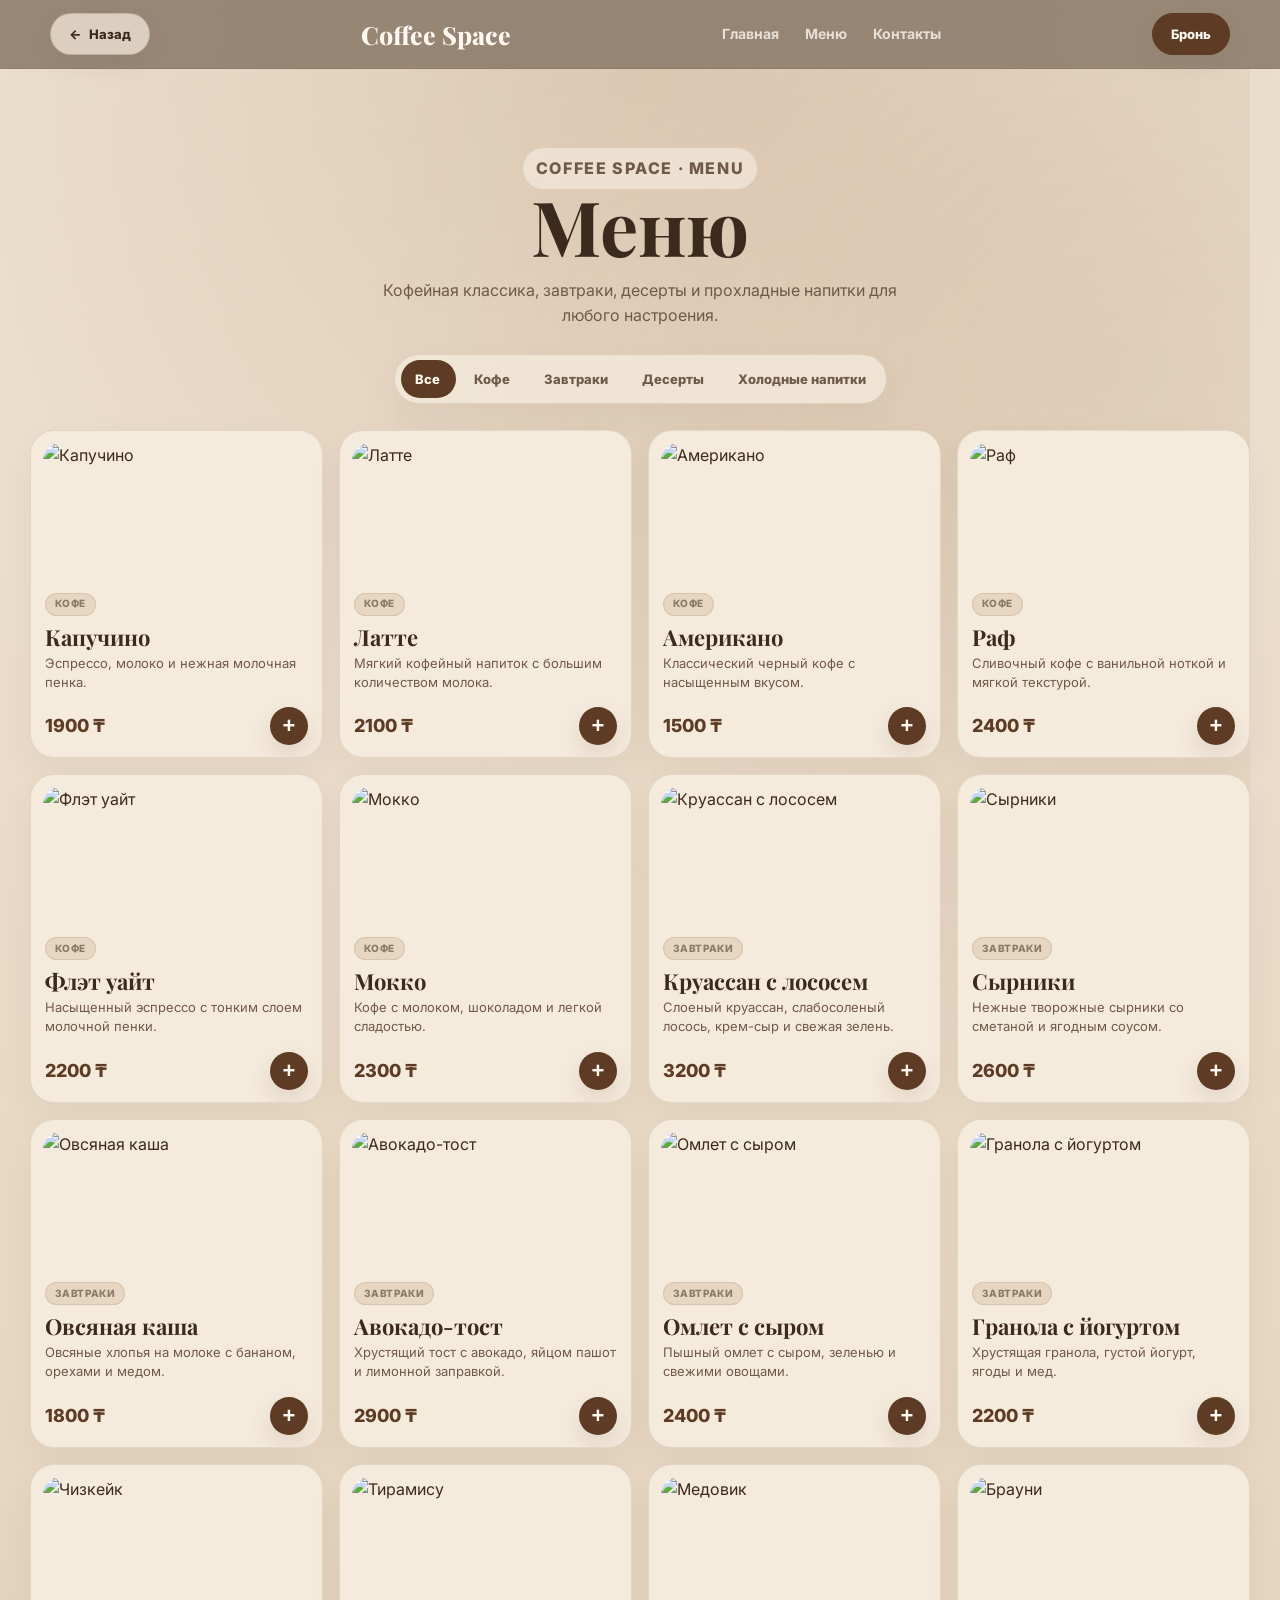
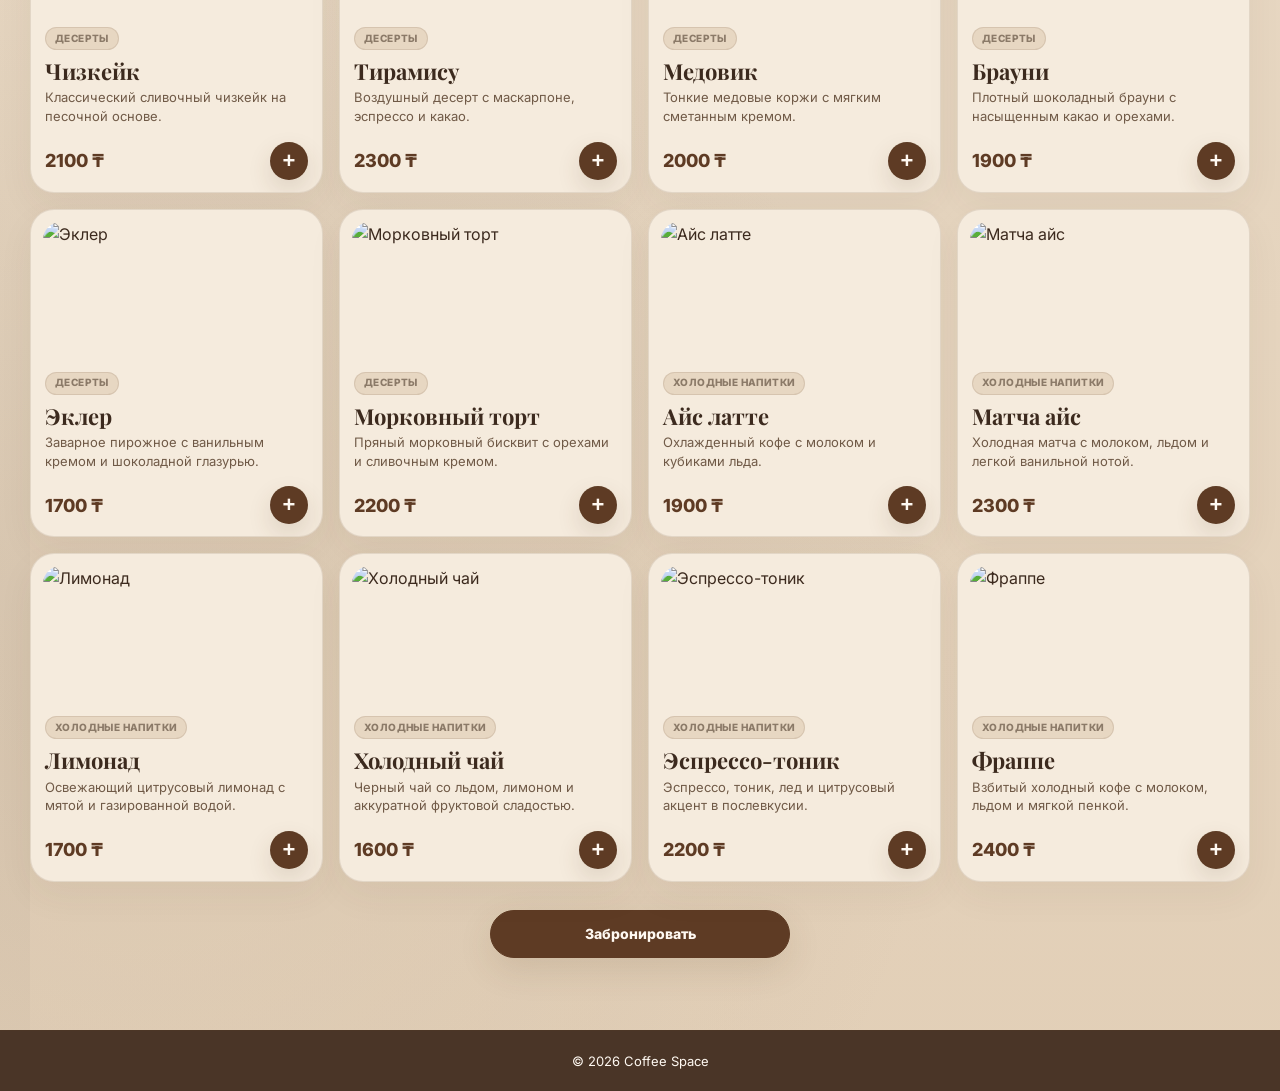
==== commit 252dbc8b: "Добавил список заказа для официанта" ====
--- a/menu.html
+++ b/menu.html
@@ -3,6 +3,11 @@
 <head>
   <meta charset="UTF-8">
   <meta name="viewport" content="width=device-width, initial-scale=1.0">
+  <meta name="description" content="Полное меню Coffee Space: кофе, завтраки, десерты и холодные напитки с ценами в тенге.">
+  <meta property="og:title" content="Меню Coffee Space">
+  <meta property="og:description" content="Кофе, завтраки, десерты и холодные напитки Coffee Space в Алматы.">
+  <meta property="og:type" content="website">
+  <meta property="og:url" content="menu.html">
   <title>Меню Coffee Space</title>
   <link rel="preconnect" href="https://fonts.googleapis.com">
   <link rel="preconnect" href="https://fonts.gstatic.com" crossorigin>
@@ -14,14 +19,14 @@
     <nav class="nav">
       <a class="back-link" href="index.html" aria-label="Вернуться на главную">← <span>Назад</span></a>
       <a class="logo" href="index.html#home">Coffee Space</a>
-      <button class="nav-toggle" type="button" aria-label="Открыть меню" aria-expanded="false">
+      <button class="nav-toggle" type="button" aria-label="Открыть меню" aria-expanded="false" aria-controls="menu-navigation">
         <span></span>
         <span></span>
         <span></span>
       </button>
-      <div class="nav-links">
+      <div class="nav-links" id="menu-navigation">
         <a href="index.html#home">Главная</a>
-        <a href="menu.html">Меню</a>
+        <a href="menu.html" aria-current="page">Меню</a>
         <a href="index.html#contacts">Контакты</a>
       </div>
       <a class="nav-button" href="index.html#contacts" data-whatsapp-reservation>Бронь</a>
@@ -40,16 +45,16 @@
 
       <div class="menu-filter" aria-label="Категории меню">
         <span class="filter-indicator" aria-hidden="true"></span>
-        <button class="filter-button active" type="button" data-filter="all">Все</button>
-        <button class="filter-button" type="button" data-filter="coffee">Кофе</button>
-        <button class="filter-button" type="button" data-filter="breakfast">Завтраки</button>
-        <button class="filter-button" type="button" data-filter="desserts">Десерты</button>
-        <button class="filter-button" type="button" data-filter="cold">Холодные напитки</button>
+        <button class="filter-button active" type="button" data-filter="all" aria-pressed="true">Все</button>
+        <button class="filter-button" type="button" data-filter="coffee" aria-pressed="false">Кофе</button>
+        <button class="filter-button" type="button" data-filter="breakfast" aria-pressed="false">Завтраки</button>
+        <button class="filter-button" type="button" data-filter="desserts" aria-pressed="false">Десерты</button>
+        <button class="filter-button" type="button" data-filter="cold" aria-pressed="false">Холодные напитки</button>
       </div>
 
       <div class="menu-grid">
         <article class="menu-card" data-category="coffee">
-          <img src="https://images.pexels.com/photos/302899/pexels-photo-302899.jpeg?auto=compress&cs=tinysrgb&w=700&h=500&fit=crop" alt="Капучино">
+          <img src="https://images.pexels.com/photos/302899/pexels-photo-302899.jpeg?auto=compress&cs=tinysrgb&w=700&h=500&fit=crop" alt="Капучино" loading="lazy" decoding="async" width="700" height="500">
           <span class="menu-badge">Кофе</span>
           <h3>Капучино</h3>
           <p>Эспрессо, молоко и нежная молочная пенка.</p>
@@ -59,7 +64,7 @@
         </article>
 
         <article class="menu-card" data-category="coffee">
-          <img src="https://images.pexels.com/photos/312418/pexels-photo-312418.jpeg?auto=compress&cs=tinysrgb&w=700&h=500&fit=crop" alt="Латте">
+          <img src="https://images.pexels.com/photos/312418/pexels-photo-312418.jpeg?auto=compress&cs=tinysrgb&w=700&h=500&fit=crop" alt="Латте" loading="lazy" decoding="async" width="700" height="500">
           <span class="menu-badge">Кофе</span>
           <h3>Латте</h3>
           <p>Мягкий кофейный напиток с большим количеством молока.</p>
@@ -69,7 +74,7 @@
         </article>
 
         <article class="menu-card" data-category="coffee">
-          <img src="https://images.pexels.com/photos/977876/pexels-photo-977876.jpeg?auto=compress&cs=tinysrgb&w=700&h=500&fit=crop" alt="Американо">
+          <img src="https://images.pexels.com/photos/977876/pexels-photo-977876.jpeg?auto=compress&cs=tinysrgb&w=700&h=500&fit=crop" alt="Американо" loading="lazy" decoding="async" width="700" height="500">
           <span class="menu-badge">Кофе</span>
           <h3>Американо</h3>
           <p>Классический черный кофе с насыщенным вкусом.</p>
@@ -79,7 +84,7 @@
         </article>
 
         <article class="menu-card" data-category="coffee">
-          <img src="https://images.pexels.com/photos/374885/pexels-photo-374885.jpeg?auto=compress&cs=tinysrgb&w=700&h=500&fit=crop" alt="Раф">
+          <img src="https://images.pexels.com/photos/374885/pexels-photo-374885.jpeg?auto=compress&cs=tinysrgb&w=700&h=500&fit=crop" alt="Раф" loading="lazy" decoding="async" width="700" height="500">
           <span class="menu-badge">Кофе</span>
           <h3>Раф</h3>
           <p>Сливочный кофе с ванильной ноткой и мягкой текстурой.</p>
@@ -89,7 +94,7 @@
         </article>
 
         <article class="menu-card" data-category="coffee">
-          <img src="https://images.pexels.com/photos/2396220/pexels-photo-2396220.jpeg?auto=compress&cs=tinysrgb&w=700&h=500&fit=crop" alt="Флэт уайт">
+          <img src="https://images.pexels.com/photos/2396220/pexels-photo-2396220.jpeg?auto=compress&cs=tinysrgb&w=700&h=500&fit=crop" alt="Флэт уайт" loading="lazy" decoding="async" width="700" height="500">
           <span class="menu-badge">Кофе</span>
           <h3>Флэт уайт</h3>
           <p>Насыщенный эспрессо с тонким слоем молочной пенки.</p>
@@ -99,7 +104,7 @@
         </article>
 
         <article class="menu-card" data-category="coffee">
-          <img src="https://images.pexels.com/photos/434213/pexels-photo-434213.jpeg?auto=compress&cs=tinysrgb&w=700&h=500&fit=crop" alt="Мокко">
+          <img src="https://images.pexels.com/photos/434213/pexels-photo-434213.jpeg?auto=compress&cs=tinysrgb&w=700&h=500&fit=crop" alt="Мокко" loading="lazy" decoding="async" width="700" height="500">
           <span class="menu-badge">Кофе</span>
           <h3>Мокко</h3>
           <p>Кофе с молоком, шоколадом и легкой сладостью.</p>
@@ -109,7 +114,7 @@
         </article>
 
         <article class="menu-card" data-category="breakfast">
-          <img src="https://images.pexels.com/photos/566566/pexels-photo-566566.jpeg?auto=compress&cs=tinysrgb&w=700&h=500&fit=crop" alt="Круассан с лососем">
+          <img src="https://images.pexels.com/photos/566566/pexels-photo-566566.jpeg?auto=compress&cs=tinysrgb&w=700&h=500&fit=crop" alt="Круассан с лососем" loading="lazy" decoding="async" width="700" height="500">
           <span class="menu-badge">Завтраки</span>
           <h3>Круассан с лососем</h3>
           <p>Слоеный круассан, слабосоленый лосось, крем-сыр и свежая зелень.</p>
@@ -119,7 +124,7 @@
         </article>
 
         <article class="menu-card" data-category="breakfast">
-          <img src="https://images.pexels.com/photos/376464/pexels-photo-376464.jpeg?auto=compress&cs=tinysrgb&w=700&h=500&fit=crop" alt="Сырники">
+          <img src="https://images.pexels.com/photos/376464/pexels-photo-376464.jpeg?auto=compress&cs=tinysrgb&w=700&h=500&fit=crop" alt="Сырники" loading="lazy" decoding="async" width="700" height="500">
           <span class="menu-badge">Завтраки</span>
           <h3>Сырники</h3>
           <p>Нежные творожные сырники со сметаной и ягодным соусом.</p>
@@ -129,7 +134,7 @@
         </article>
 
         <article class="menu-card" data-category="breakfast">
-          <img src="https://images.pexels.com/photos/1640774/pexels-photo-1640774.jpeg?auto=compress&cs=tinysrgb&w=700&h=500&fit=crop" alt="Овсяная каша">
+          <img src="https://images.pexels.com/photos/1640774/pexels-photo-1640774.jpeg?auto=compress&cs=tinysrgb&w=700&h=500&fit=crop" alt="Овсяная каша" loading="lazy" decoding="async" width="700" height="500">
           <span class="menu-badge">Завтраки</span>
           <h3>Овсяная каша</h3>
           <p>Овсяные хлопья на молоке с бананом, орехами и медом.</p>
@@ -139,7 +144,7 @@
         </article>
 
         <article class="menu-card" data-category="breakfast">
-          <img src="https://images.pexels.com/photos/1099680/pexels-photo-1099680.jpeg?auto=compress&cs=tinysrgb&w=700&h=500&fit=crop" alt="Авокадо-тост">
+          <img src="https://images.pexels.com/photos/1099680/pexels-photo-1099680.jpeg?auto=compress&cs=tinysrgb&w=700&h=500&fit=crop" alt="Авокадо-тост" loading="lazy" decoding="async" width="700" height="500">
           <span class="menu-badge">Завтраки</span>
           <h3>Авокадо-тост</h3>
           <p>Хрустящий тост с авокадо, яйцом пашот и лимонной заправкой.</p>
@@ -149,7 +154,7 @@
         </article>
 
         <article class="menu-card" data-category="breakfast">
-          <img src="https://images.pexels.com/photos/6294248/pexels-photo-6294248.jpeg?auto=compress&cs=tinysrgb&w=700&h=500&fit=crop" alt="Омлет с сыром">
+          <img src="https://images.pexels.com/photos/6294248/pexels-photo-6294248.jpeg?auto=compress&cs=tinysrgb&w=700&h=500&fit=crop" alt="Омлет с сыром" loading="lazy" decoding="async" width="700" height="500">
           <span class="menu-badge">Завтраки</span>
           <h3>Омлет с сыром</h3>
           <p>Пышный омлет с сыром, зеленью и свежими овощами.</p>
@@ -159,7 +164,7 @@
         </article>
 
         <article class="menu-card" data-category="breakfast">
-          <img src="https://images.pexels.com/photos/1092730/pexels-photo-1092730.jpeg?auto=compress&cs=tinysrgb&w=700&h=500&fit=crop" alt="Гранола с йогуртом">
+          <img src="https://images.pexels.com/photos/1092730/pexels-photo-1092730.jpeg?auto=compress&cs=tinysrgb&w=700&h=500&fit=crop" alt="Гранола с йогуртом" loading="lazy" decoding="async" width="700" height="500">
           <span class="menu-badge">Завтраки</span>
           <h3>Гранола с йогуртом</h3>
           <p>Хрустящая гранола, густой йогурт, ягоды и мед.</p>
@@ -169,7 +174,7 @@
         </article>
 
         <article class="menu-card" data-category="desserts">
-          <img src="https://images.pexels.com/photos/1126359/pexels-photo-1126359.jpeg?auto=compress&cs=tinysrgb&w=700&h=500&fit=crop" alt="Чизкейк">
+          <img src="https://images.pexels.com/photos/1126359/pexels-photo-1126359.jpeg?auto=compress&cs=tinysrgb&w=700&h=500&fit=crop" alt="Чизкейк" loading="lazy" decoding="async" width="700" height="500">
           <span class="menu-badge">Десерты</span>
           <h3>Чизкейк</h3>
           <p>Классический сливочный чизкейк на песочной основе.</p>
@@ -179,7 +184,7 @@
         </article>
 
         <article class="menu-card" data-category="desserts">
-          <img src="https://images.pexels.com/photos/6880219/pexels-photo-6880219.jpeg?auto=compress&cs=tinysrgb&w=700&h=500&fit=crop" alt="Тирамису">
+          <img src="https://images.pexels.com/photos/6880219/pexels-photo-6880219.jpeg?auto=compress&cs=tinysrgb&w=700&h=500&fit=crop" alt="Тирамису" loading="lazy" decoding="async" width="700" height="500">
           <span class="menu-badge">Десерты</span>
           <h3>Тирамису</h3>
           <p>Воздушный десерт с маскарпоне, эспрессо и какао.</p>
@@ -189,7 +194,7 @@
         </article>
 
         <article class="menu-card" data-category="desserts">
-          <img src="https://images.pexels.com/photos/291528/pexels-photo-291528.jpeg?auto=compress&cs=tinysrgb&w=700&h=500&fit=crop" alt="Медовик">
+          <img src="https://images.pexels.com/photos/291528/pexels-photo-291528.jpeg?auto=compress&cs=tinysrgb&w=700&h=500&fit=crop" alt="Медовик" loading="lazy" decoding="async" width="700" height="500">
           <span class="menu-badge">Десерты</span>
           <h3>Медовик</h3>
           <p>Тонкие медовые коржи с мягким сметанным кремом.</p>
@@ -199,7 +204,7 @@
         </article>
 
         <article class="menu-card" data-category="desserts">
-          <img src="https://images.pexels.com/photos/45202/brownie-dessert-cake-sweet-45202.jpeg?auto=compress&cs=tinysrgb&w=700&h=500&fit=crop" alt="Брауни">
+          <img src="https://images.pexels.com/photos/45202/brownie-dessert-cake-sweet-45202.jpeg?auto=compress&cs=tinysrgb&w=700&h=500&fit=crop" alt="Брауни" loading="lazy" decoding="async" width="700" height="500">
           <span class="menu-badge">Десерты</span>
           <h3>Брауни</h3>
           <p>Плотный шоколадный брауни с насыщенным какао и орехами.</p>
@@ -209,7 +214,7 @@
         </article>
 
         <article class="menu-card" data-category="desserts">
-          <img src="https://images.pexels.com/photos/372851/pexels-photo-372851.jpeg?auto=compress&cs=tinysrgb&w=700&h=500&fit=crop" alt="Эклер">
+          <img src="https://images.pexels.com/photos/372851/pexels-photo-372851.jpeg?auto=compress&cs=tinysrgb&w=700&h=500&fit=crop" alt="Эклер" loading="lazy" decoding="async" width="700" height="500">
           <span class="menu-badge">Десерты</span>
           <h3>Эклер</h3>
           <p>Заварное пирожное с ванильным кремом и шоколадной глазурью.</p>
@@ -219,7 +224,7 @@
         </article>
 
         <article class="menu-card" data-category="desserts">
-          <img src="https://images.pexels.com/photos/4110008/pexels-photo-4110008.jpeg?auto=compress&cs=tinysrgb&w=700&h=500&fit=crop" alt="Морковный торт">
+          <img src="https://images.pexels.com/photos/4110008/pexels-photo-4110008.jpeg?auto=compress&cs=tinysrgb&w=700&h=500&fit=crop" alt="Морковный торт" loading="lazy" decoding="async" width="700" height="500">
           <span class="menu-badge">Десерты</span>
           <h3>Морковный торт</h3>
           <p>Пряный морковный бисквит с орехами и сливочным кремом.</p>
@@ -229,7 +234,7 @@
         </article>
 
         <article class="menu-card" data-category="cold">
-          <img src="https://images.pexels.com/photos/2615323/pexels-photo-2615323.jpeg?auto=compress&cs=tinysrgb&w=700&h=500&fit=crop" alt="Айс латте">
+          <img src="https://images.pexels.com/photos/2615323/pexels-photo-2615323.jpeg?auto=compress&cs=tinysrgb&w=700&h=500&fit=crop" alt="Айс латте" loading="lazy" decoding="async" width="700" height="500">
           <span class="menu-badge">Холодные напитки</span>
           <h3>Айс латте</h3>
           <p>Охлажденный кофе с молоком и кубиками льда.</p>
@@ -239,7 +244,7 @@
         </article>
 
         <article class="menu-card" data-category="cold">
-          <img src="https://images.pexels.com/photos/5946971/pexels-photo-5946971.jpeg?auto=compress&cs=tinysrgb&w=700&h=500&fit=crop" alt="Матча айс">
+          <img src="https://images.pexels.com/photos/5946971/pexels-photo-5946971.jpeg?auto=compress&cs=tinysrgb&w=700&h=500&fit=crop" alt="Матча айс" loading="lazy" decoding="async" width="700" height="500">
           <span class="menu-badge">Холодные напитки</span>
           <h3>Матча айс</h3>
           <p>Холодная матча с молоком, льдом и легкой ванильной нотой.</p>
@@ -249,7 +254,7 @@
         </article>
 
         <article class="menu-card" data-category="cold">
-          <img src="https://images.pexels.com/photos/96974/pexels-photo-96974.jpeg?auto=compress&cs=tinysrgb&w=700&h=500&fit=crop" alt="Лимонад">
+          <img src="https://images.pexels.com/photos/96974/pexels-photo-96974.jpeg?auto=compress&cs=tinysrgb&w=700&h=500&fit=crop" alt="Лимонад" loading="lazy" decoding="async" width="700" height="500">
           <span class="menu-badge">Холодные напитки</span>
           <h3>Лимонад</h3>
           <p>Освежающий цитрусовый лимонад с мятой и газированной водой.</p>
@@ -259,7 +264,7 @@
         </article>
 
         <article class="menu-card" data-category="cold">
-          <img src="https://images.pexels.com/photos/1793035/pexels-photo-1793035.jpeg?auto=compress&cs=tinysrgb&w=700&h=500&fit=crop" alt="Холодный чай">
+          <img src="https://images.pexels.com/photos/1793035/pexels-photo-1793035.jpeg?auto=compress&cs=tinysrgb&w=700&h=500&fit=crop" alt="Холодный чай" loading="lazy" decoding="async" width="700" height="500">
           <span class="menu-badge">Холодные напитки</span>
           <h3>Холодный чай</h3>
           <p>Черный чай со льдом, лимоном и аккуратной фруктовой сладостью.</p>
@@ -269,7 +274,7 @@
         </article>
 
         <article class="menu-card" data-category="cold">
-          <img src="https://images.pexels.com/photos/6207309/pexels-photo-6207309.jpeg?auto=compress&cs=tinysrgb&w=700&h=500&fit=crop" alt="Эспрессо-тоник">
+          <img src="https://images.pexels.com/photos/6207309/pexels-photo-6207309.jpeg?auto=compress&cs=tinysrgb&w=700&h=500&fit=crop" alt="Эспрессо-тоник" loading="lazy" decoding="async" width="700" height="500">
           <span class="menu-badge">Холодные напитки</span>
           <h3>Эспрессо-тоник</h3>
           <p>Эспрессо, тоник, лед и цитрусовый акцент в послевкусии.</p>
@@ -279,7 +284,7 @@
         </article>
 
         <article class="menu-card" data-category="cold">
-          <img src="https://images.pexels.com/photos/1193335/pexels-photo-1193335.jpeg?auto=compress&cs=tinysrgb&w=700&h=500&fit=crop" alt="Фраппе">
+          <img src="https://images.pexels.com/photos/1193335/pexels-photo-1193335.jpeg?auto=compress&cs=tinysrgb&w=700&h=500&fit=crop" alt="Фраппе" loading="lazy" decoding="async" width="700" height="500">
           <span class="menu-badge">Холодные напитки</span>
           <h3>Фраппе</h3>
           <p>Взбитый холодный кофе с молоком, льдом и мягкой пенкой.</p>
@@ -295,6 +300,36 @@
     </section>
 
   </main>
+
+  <div class="table-bar" aria-hidden="true">
+    <div class="table-bar-content">
+      <div>
+        <strong>Ваш стол</strong>
+        <span data-table-count>0 позиций</span>
+      </div>
+      <button class="table-show-button" type="button" aria-expanded="false" aria-controls="table-order-modal">
+        Показать официанту
+      </button>
+    </div>
+  </div>
+
+  <div class="table-modal" id="table-order-modal" role="dialog" aria-modal="true" aria-labelledby="table-modal-title" aria-hidden="true" tabindex="-1">
+    <div class="table-modal-backdrop" data-table-close></div>
+    <div class="table-modal-panel">
+      <button class="table-modal-close" type="button" aria-label="Закрыть список" data-table-close>×</button>
+      <p class="table-modal-brand">Coffee Space</p>
+      <h2 id="table-modal-title">Ваш заказ</h2>
+      <p class="table-modal-note">Покажите этот экран официанту</p>
+      <div class="table-order-list" data-table-list></div>
+      <div class="table-modal-footer">
+        <div class="table-total">
+          <span>Итого:</span>
+          <strong data-table-total>0 ₸</strong>
+        </div>
+        <button class="table-clear-button" type="button" data-table-clear>Очистить заказ</button>
+      </div>
+    </div>
+  </div>
 
   <footer class="footer">
     <p>© 2026 Coffee Space</p>
--- a/style.css
+++ b/style.css
@@ -1,18 +1,20 @@
 :root {
-  --milk: #f8f5ef;
-  --ivory: #fffdf8;
-  --porcelain: #fffaf2;
-  --card: #ffffff;
-  --ink: #2a1d16;
-  --muted: #78685d;
-  --soft: #aa9a8b;
-  --line: rgba(92, 63, 43, 0.14);
-  --line-strong: rgba(92, 63, 43, 0.22);
-  --coffee: #5c3f2b;
-  --caramel: #b98555;
-  --bronze: #9a6d43;
-  --shadow: 0 18px 48px rgba(72, 48, 31, 0.08);
-  --shadow-hover: 0 26px 70px rgba(72, 48, 31, 0.13);
+  --milk: #eee2d1;
+  --ivory: #e7d7c2;
+  --porcelain: #e2cfb7;
+  --card: #f5ebdd;
+  --ink: #3c2a1e;
+  --muted: #705a47;
+  --soft: #8b7a68;
+  --line: rgba(90, 60, 35, 0.12);
+  --line-strong: rgba(90, 60, 35, 0.2);
+  --coffee: #5e3b24;
+  --caramel: #8c5a32;
+  --bronze: #8b7a68;
+  --hover: #7a4e30;
+  --button-text: #fff9f2;
+  --shadow: 0 12px 35px rgba(85, 55, 25, 0.12);
+  --shadow-hover: 0 18px 48px rgba(85, 55, 25, 0.18);
 }
 
 * {
@@ -29,10 +31,15 @@
   overflow-x: hidden;
   color: var(--ink);
   background:
-    radial-gradient(circle at 12% 10%, rgba(185, 133, 85, 0.09), transparent 28%),
-    linear-gradient(180deg, var(--milk), #f3ece1 100%);
+    radial-gradient(circle at 16% 8%, rgba(140, 90, 50, 0.16), transparent 30%),
+    radial-gradient(circle at 90% 42%, rgba(139, 122, 104, 0.18), transparent 32%),
+    linear-gradient(180deg, var(--milk), var(--ivory) 48%, var(--porcelain) 100%);
   font-family: "Inter", Arial, sans-serif;
   line-height: 1.55;
+}
+
+body.table-modal-open {
+  overflow: hidden;
 }
 
 a {
@@ -49,8 +56,8 @@
   position: sticky;
   top: 0;
   z-index: 30;
-  border-bottom: 1px solid rgba(92, 63, 43, 0.08);
-  background: rgba(248, 245, 239, 0.78);
+  border-bottom: 1px solid rgba(90, 60, 35, 0.12);
+  background: rgba(139, 122, 104, 0.86);
   backdrop-filter: blur(18px);
   -webkit-backdrop-filter: blur(18px);
 }
@@ -66,7 +73,7 @@
 }
 
 .logo {
-  color: var(--ink);
+  color: #fff9f2;
   font-family: "Playfair Display", Georgia, serif;
   font-size: 25px;
   font-weight: 800;
@@ -79,7 +86,7 @@
   align-items: center;
   justify-content: center;
   gap: 26px;
-  color: var(--muted);
+  color: rgba(255, 249, 242, 0.78);
   font-size: 14px;
   font-weight: 700;
 }
@@ -93,7 +100,7 @@
 }
 
 .nav-links a:hover {
-  color: var(--coffee);
+  color: #fff9f2;
 }
 
 .nav-button,
@@ -105,8 +112,8 @@
   justify-content: center;
   border: 1px solid var(--line-strong);
   border-radius: 999px;
-  background: rgba(255, 253, 248, 0.72);
-  color: var(--coffee);
+  background: rgba(245, 235, 221, 0.72);
+  color: var(--ink);
   font-size: 13px;
   font-weight: 800;
   white-space: nowrap;
@@ -115,7 +122,7 @@
 
 .nav-button {
   background: var(--coffee);
-  color: var(--ivory);
+  color: var(--button-text);
   border-color: var(--coffee);
 }
 
@@ -127,7 +134,7 @@
 }
 
 .nav-button:hover {
-  background: #4d3424;
+  background: var(--hover);
 }
 
 .back-link {
@@ -140,8 +147,8 @@
   height: 42px;
   border: 1px solid var(--line);
   border-radius: 999px;
-  background: rgba(255, 253, 248, 0.75);
-  color: var(--coffee);
+  background: rgba(245, 235, 221, 0.72);
+  color: #fff9f2;
   cursor: pointer;
 }
 
@@ -172,6 +179,9 @@
   padding: 112px 24px 104px;
   display: grid;
   align-items: center;
+  background:
+    radial-gradient(circle at 15% 22%, rgba(140, 90, 50, 0.18), transparent 30%),
+    radial-gradient(circle at 80% 78%, rgba(226, 207, 183, 0.72), transparent 38%);
 }
 
 .hero-content {
@@ -190,7 +200,7 @@
   padding: 8px 13px;
   border: 1px solid var(--line);
   border-radius: 999px;
-  background: rgba(255, 253, 248, 0.58);
+  background: rgba(245, 235, 221, 0.68);
   color: var(--bronze);
   font-size: 12px;
   font-weight: 800;
@@ -240,13 +250,13 @@
 .menu-more-button {
   border: 1px solid var(--coffee);
   background: var(--coffee);
-  color: var(--ivory);
-  box-shadow: 0 16px 36px rgba(92, 63, 43, 0.16);
+  color: var(--button-text);
+  box-shadow: var(--shadow);
 }
 
 .button-secondary {
   border: 1px solid var(--line-strong);
-  background: rgba(255, 253, 248, 0.68);
+  background: rgba(245, 235, 221, 0.7);
   color: var(--coffee);
 }
 
@@ -274,6 +284,9 @@
 .contacts {
   padding-top: 62px;
   padding-bottom: 80px;
+  background:
+    radial-gradient(circle at 12% 0%, rgba(140, 90, 50, 0.11), transparent 28%),
+    radial-gradient(circle at 92% 100%, rgba(139, 122, 104, 0.16), transparent 30%);
 }
 
 .contacts-grid {
@@ -290,7 +303,7 @@
   gap: 11px;
   border: 1px solid var(--line);
   border-radius: 22px;
-  background: rgba(255, 255, 255, 0.72);
+  background: rgba(245, 235, 221, 0.82);
   color: var(--ink);
   box-shadow: 0 14px 34px rgba(72, 48, 31, 0.055);
   transition: border-color 280ms, box-shadow 280ms, transform 280ms, color 280ms;
@@ -310,7 +323,7 @@
   align-items: center;
   justify-content: center;
   border-radius: 14px;
-  background: #f4eadc;
+  background: #e7d7c2;
   color: var(--coffee);
   transition: background 280ms, color 280ms, transform 280ms;
 }
@@ -365,7 +378,7 @@
 
 .instagram-card:hover .instagram-icon {
   background: linear-gradient(135deg, #e1306c, #833ab4 52%, #f77737);
-  color: white;
+  color: #fff9f2;
 }
 
 .instagram-link {
@@ -381,8 +394,8 @@
 .footer {
   padding: 20px 24px;
   border-top: 1px solid var(--line);
-  background: #eee6da;
-  color: var(--muted);
+  background: #4a3527;
+  color: #fff9f2;
   text-align: center;
   font-size: 13px;
 }
@@ -393,8 +406,13 @@
 
 .menu-page {
   background:
-    radial-gradient(circle at 50% 0%, rgba(185, 133, 85, 0.11), transparent 28%),
-    linear-gradient(180deg, var(--milk), #f1e8dc 100%);
+    radial-gradient(circle at 50% 0%, rgba(140, 90, 50, 0.18), transparent 28%),
+    radial-gradient(circle at 10% 85%, rgba(139, 122, 104, 0.18), transparent 32%),
+    linear-gradient(180deg, var(--milk), var(--ivory) 55%, var(--porcelain) 100%);
+}
+
+.menu-page.has-table-bar {
+  padding-bottom: 104px;
 }
 
 .menu-page .menu-section {
@@ -402,6 +420,9 @@
   min-height: calc(100vh - 68px);
   margin: 0 auto;
   padding: 62px 0 72px;
+  background:
+    radial-gradient(circle at 88% 12%, rgba(140, 90, 50, 0.11), transparent 30%),
+    radial-gradient(circle at 12% 92%, rgba(226, 207, 183, 0.7), transparent 34%);
 }
 
 .menu-heading {
@@ -442,7 +463,7 @@
   gap: 4px;
   border: 1px solid var(--line);
   border-radius: 999px;
-  background: rgba(255, 255, 255, 0.68);
+  background: rgba(245, 235, 221, 0.76);
   box-shadow: 0 14px 34px rgba(72, 48, 31, 0.055);
 }
 
@@ -478,7 +499,7 @@
 
 .filter-button:hover,
 .filter-button.active {
-  color: var(--ivory);
+  color: var(--button-text);
 }
 
 .menu-grid {
@@ -533,7 +554,7 @@
   align-items: center;
   border: 1px solid var(--line);
   border-radius: 999px;
-  background: #f6eee2;
+  background: #e7d7c2;
   color: var(--bronze);
   font-size: 10px;
   font-weight: 800;
@@ -560,12 +581,47 @@
 .card-footer {
   margin: auto 2px 0;
   padding-top: 2px;
+  display: flex;
+  align-items: center;
+  justify-content: space-between;
+  gap: 10px;
 }
 
 .price {
   color: var(--coffee);
   font-size: 18px;
   font-weight: 800;
+}
+
+.menu-add-button {
+  width: 38px;
+  height: 38px;
+  flex: 0 0 auto;
+  display: inline-flex;
+  align-items: center;
+  justify-content: center;
+  border: 1px solid var(--line-strong);
+  border-radius: 999px;
+  background: var(--coffee);
+  color: var(--button-text);
+  font-size: 22px;
+  font-weight: 700;
+  line-height: 1;
+  cursor: pointer;
+  box-shadow: 0 10px 24px rgba(85, 55, 25, 0.14);
+  transition: transform 260ms, background-color 260ms, box-shadow 260ms, border-color 260ms;
+}
+
+.menu-add-button:hover {
+  background: var(--hover);
+  border-color: var(--hover);
+  box-shadow: var(--shadow-hover);
+  transform: translateY(-1px) scale(1.06);
+}
+
+.menu-add-button:active,
+.menu-add-button.is-added {
+  transform: scale(0.9);
 }
 
 .menu-more {
@@ -576,6 +632,314 @@
 
 .menu-more-button {
   width: min(100%, 300px);
+}
+
+.table-bar {
+  position: fixed;
+  right: 24px;
+  bottom: 22px;
+  left: 24px;
+  z-index: 45;
+  display: flex;
+  justify-content: center;
+  opacity: 0;
+  visibility: hidden;
+  pointer-events: none;
+  transform: translateY(22px);
+  transition: opacity 300ms, visibility 300ms, transform 300ms;
+}
+
+.table-bar.is-visible {
+  opacity: 1;
+  visibility: visible;
+  pointer-events: auto;
+  transform: translateY(0);
+}
+
+.table-bar-content {
+  width: min(680px, 100%);
+  padding: 10px 12px 10px 18px;
+  display: flex;
+  align-items: center;
+  justify-content: space-between;
+  gap: 14px;
+  border: 1px solid rgba(245, 235, 221, 0.42);
+  border-radius: 999px;
+  background: rgba(74, 53, 39, 0.94);
+  color: var(--button-text);
+  box-shadow: 0 20px 54px rgba(60, 42, 30, 0.28);
+  backdrop-filter: blur(16px);
+  -webkit-backdrop-filter: blur(16px);
+}
+
+.table-bar-content div {
+  display: grid;
+  gap: 1px;
+}
+
+.table-bar-content strong {
+  font-size: 15px;
+  font-weight: 800;
+}
+
+.table-bar-content span {
+  color: rgba(255, 249, 242, 0.74);
+  font-size: 12px;
+  font-weight: 700;
+}
+
+.table-show-button,
+.table-clear-button,
+.table-modal-close,
+.table-qty-button,
+.table-remove-button {
+  font-family: "Inter", Arial, sans-serif;
+  cursor: pointer;
+  transition: color 260ms, background-color 260ms, border-color 260ms, box-shadow 260ms, transform 260ms;
+}
+
+.table-show-button {
+  min-height: 42px;
+  padding: 0 18px;
+  border: 1px solid rgba(245, 235, 221, 0.32);
+  border-radius: 999px;
+  background: var(--card);
+  color: var(--coffee);
+  font-size: 13px;
+  font-weight: 800;
+  white-space: nowrap;
+}
+
+.table-show-button:hover {
+  background: var(--button-text);
+  box-shadow: 0 14px 30px rgba(30, 20, 14, 0.2);
+  transform: translateY(-1px) scale(1.015);
+}
+
+.table-modal {
+  position: fixed;
+  inset: 0;
+  z-index: 60;
+  display: grid;
+  place-items: center;
+  padding: 24px;
+  opacity: 0;
+  visibility: hidden;
+  pointer-events: none;
+  transition: opacity 280ms, visibility 280ms;
+}
+
+.table-modal.is-open {
+  opacity: 1;
+  visibility: visible;
+  pointer-events: auto;
+}
+
+.table-modal-backdrop {
+  position: absolute;
+  inset: 0;
+  background: rgba(40, 28, 19, 0.5);
+  backdrop-filter: blur(8px);
+  -webkit-backdrop-filter: blur(8px);
+}
+
+.table-modal-panel {
+  position: relative;
+  width: min(560px, 100%);
+  max-height: min(720px, calc(100vh - 48px));
+  padding: 24px;
+  display: flex;
+  flex-direction: column;
+  border: 1px solid var(--line-strong);
+  border-radius: 28px;
+  background:
+    radial-gradient(circle at 12% 0%, rgba(140, 90, 50, 0.14), transparent 34%),
+    var(--card);
+  color: var(--ink);
+  box-shadow: 0 30px 80px rgba(45, 31, 21, 0.28);
+  transform: translateY(16px) scale(0.98);
+  transition: transform 300ms;
+}
+
+.table-modal.is-open .table-modal-panel {
+  transform: translateY(0) scale(1);
+}
+
+.table-modal-close {
+  position: absolute;
+  top: 16px;
+  right: 16px;
+  width: 38px;
+  height: 38px;
+  border: 1px solid var(--line);
+  border-radius: 999px;
+  background: rgba(231, 215, 194, 0.72);
+  color: var(--coffee);
+  font-size: 25px;
+  line-height: 1;
+}
+
+.table-modal-close:hover {
+  background: var(--coffee);
+  color: var(--button-text);
+  transform: scale(1.04);
+}
+
+.table-modal-brand {
+  margin: 0 48px 4px 0;
+  color: var(--caramel);
+  font-size: 12px;
+  font-weight: 800;
+  letter-spacing: 0.12em;
+  text-transform: uppercase;
+}
+
+.table-modal h2 {
+  margin: 0;
+  font-family: "Playfair Display", Georgia, serif;
+  font-size: 38px;
+  line-height: 1;
+}
+
+.table-modal-note {
+  margin: 9px 48px 18px 0;
+  color: var(--muted);
+  font-size: 14px;
+}
+
+.table-order-list {
+  min-height: 0;
+  max-height: 380px;
+  margin-right: -6px;
+  padding-right: 6px;
+  display: grid;
+  gap: 8px;
+  overflow-y: auto;
+}
+
+.table-order-item {
+  padding: 8px;
+  display: grid;
+  grid-template-columns: 56px minmax(0, 1fr) auto;
+  gap: 10px;
+  align-items: center;
+  border: 1px solid var(--line);
+  border-radius: 16px;
+  background: rgba(255, 249, 242, 0.46);
+}
+
+.table-order-item img {
+  width: 56px;
+  height: 56px;
+  object-fit: cover;
+  border-radius: 12px;
+}
+
+.table-order-info {
+  min-width: 0;
+  display: grid;
+  gap: 2px;
+}
+
+.table-order-info strong {
+  overflow: hidden;
+  color: var(--ink);
+  font-size: 14px;
+  font-weight: 800;
+  line-height: 1.2;
+  text-overflow: ellipsis;
+  white-space: nowrap;
+}
+
+.table-order-info span {
+  color: var(--coffee);
+  font-size: 13px;
+  font-weight: 800;
+}
+
+.table-order-controls {
+  display: flex;
+  align-items: center;
+  gap: 5px;
+}
+
+.table-qty-button,
+.table-remove-button {
+  width: 32px;
+  height: 32px;
+  display: inline-flex;
+  align-items: center;
+  justify-content: center;
+  border: 1px solid var(--line);
+  border-radius: 999px;
+  background: var(--ivory);
+  color: var(--coffee);
+  font-size: 17px;
+  font-weight: 800;
+  line-height: 1;
+}
+
+.table-remove-button {
+  font-size: 19px;
+}
+
+.table-qty-button:hover,
+.table-remove-button:hover {
+  background: var(--coffee);
+  color: var(--button-text);
+  transform: translateY(-1px);
+}
+
+.table-item-quantity {
+  min-width: 20px;
+  text-align: center;
+  color: var(--ink);
+  font-size: 14px;
+  font-weight: 800;
+}
+
+.table-modal-footer {
+  margin-top: 16px;
+  padding-top: 14px;
+  display: flex;
+  align-items: center;
+  justify-content: space-between;
+  gap: 14px;
+  border-top: 1px solid var(--line);
+}
+
+.table-total {
+  display: grid;
+  gap: 1px;
+}
+
+.table-total span {
+  color: var(--muted);
+  font-size: 12px;
+  font-weight: 800;
+  text-transform: uppercase;
+}
+
+.table-total strong {
+  color: var(--coffee);
+  font-size: 24px;
+  font-weight: 800;
+}
+
+.table-clear-button {
+  min-height: 40px;
+  padding: 0 16px;
+  border: 1px solid var(--line-strong);
+  border-radius: 999px;
+  background: transparent;
+  color: var(--coffee);
+  font-size: 13px;
+  font-weight: 800;
+}
+
+.table-clear-button:hover {
+  background: var(--coffee);
+  color: var(--button-text);
 }
 
 @media (max-width: 960px) {
@@ -628,7 +992,7 @@
     gap: 2px;
     border: 1px solid var(--line);
     border-radius: 18px;
-    background: rgba(255, 253, 248, 0.94);
+    background: rgba(245, 235, 221, 0.96);
     box-shadow: var(--shadow);
   }
 
@@ -813,14 +1177,102 @@
   .card-footer {
     grid-area: price;
     margin: 6px 0 0;
+    padding-top: 0;
   }
 
   .price {
     font-size: 17px;
   }
 
+  .menu-add-button {
+    width: 36px;
+    height: 36px;
+    font-size: 20px;
+  }
+
   .menu-more {
     margin-top: 22px;
+  }
+
+  .menu-page.has-table-bar {
+    padding-bottom: 92px;
+  }
+
+  .table-bar {
+    right: 14px;
+    bottom: 12px;
+    left: 14px;
+  }
+
+  .table-bar-content {
+    padding: 9px 9px 9px 14px;
+    gap: 10px;
+  }
+
+  .table-show-button {
+    min-height: 40px;
+    padding: 0 13px;
+    font-size: 12px;
+  }
+
+  .table-modal {
+    padding: 12px;
+    align-items: end;
+  }
+
+  .table-modal-panel {
+    max-height: calc(100vh - 24px);
+    padding: 18px;
+    border-radius: 22px;
+  }
+
+  .table-modal h2 {
+    font-size: 32px;
+  }
+
+  .table-modal-note {
+    margin-bottom: 14px;
+    font-size: 13px;
+  }
+
+  .table-order-list {
+    max-height: min(430px, 52vh);
+    gap: 7px;
+  }
+
+  .table-order-item {
+    grid-template-columns: 48px minmax(0, 1fr) auto;
+    gap: 8px;
+    padding: 7px;
+    border-radius: 14px;
+  }
+
+  .table-order-item img {
+    width: 48px;
+    height: 48px;
+    border-radius: 10px;
+  }
+
+  .table-order-info strong {
+    font-size: 13px;
+  }
+
+  .table-order-info span {
+    font-size: 12px;
+  }
+
+  .table-qty-button,
+  .table-remove-button {
+    width: 30px;
+    height: 30px;
+  }
+
+  .table-modal-footer {
+    margin-top: 12px;
+  }
+
+  .table-total strong {
+    font-size: 21px;
   }
 }
 
@@ -859,4 +1311,46 @@
   .menu-card h3 {
     font-size: 17px;
   }
-}
+
+  .table-bar-content strong {
+    font-size: 14px;
+  }
+
+  .table-bar-content span {
+    font-size: 11px;
+  }
+
+  .table-show-button {
+    padding: 0 11px;
+  }
+
+  .table-order-item {
+    grid-template-columns: 44px minmax(0, 1fr);
+    grid-template-areas:
+      "image info"
+      "image controls";
+  }
+
+  .table-order-item img {
+    grid-area: image;
+    width: 44px;
+    height: 44px;
+  }
+
+  .table-order-info {
+    grid-area: info;
+  }
+
+  .table-order-controls {
+    grid-area: controls;
+  }
+
+  .table-modal-footer {
+    align-items: stretch;
+    flex-direction: column;
+  }
+
+  .table-clear-button {
+    width: 100%;
+  }
+}
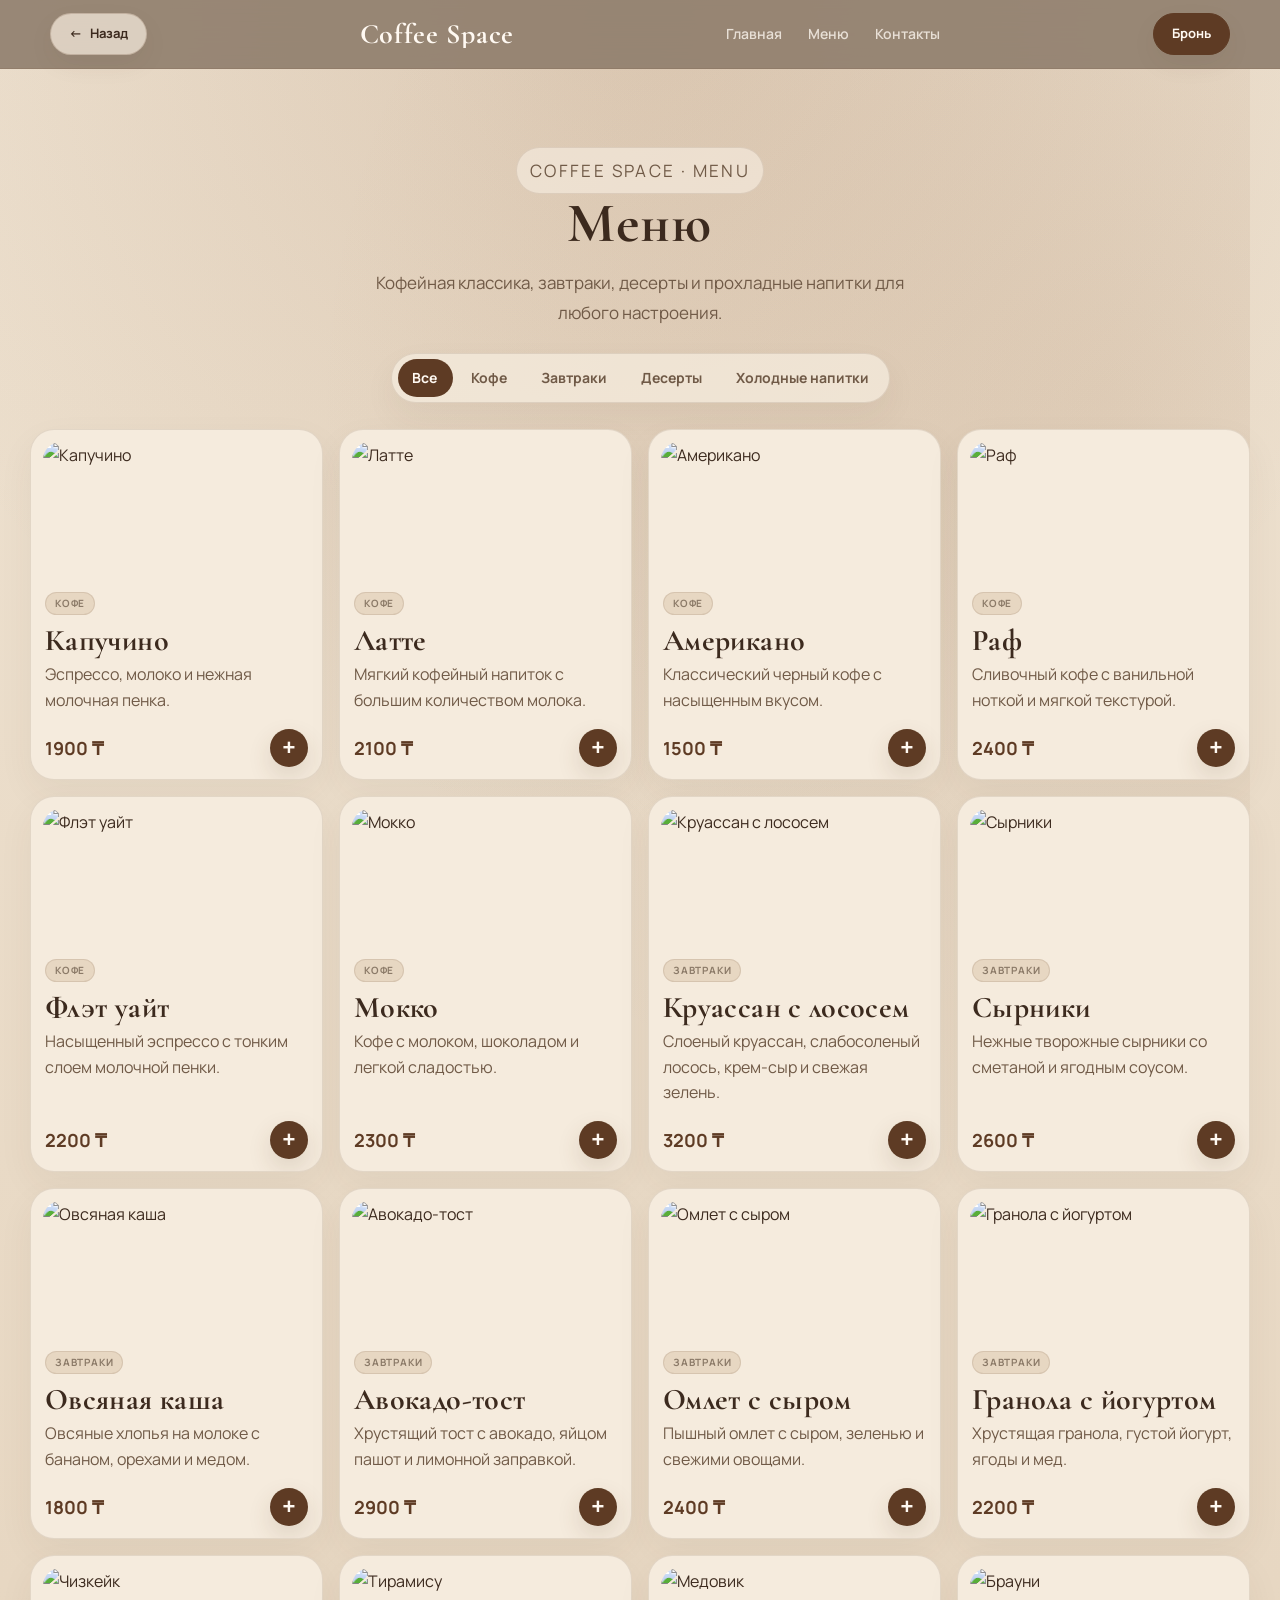
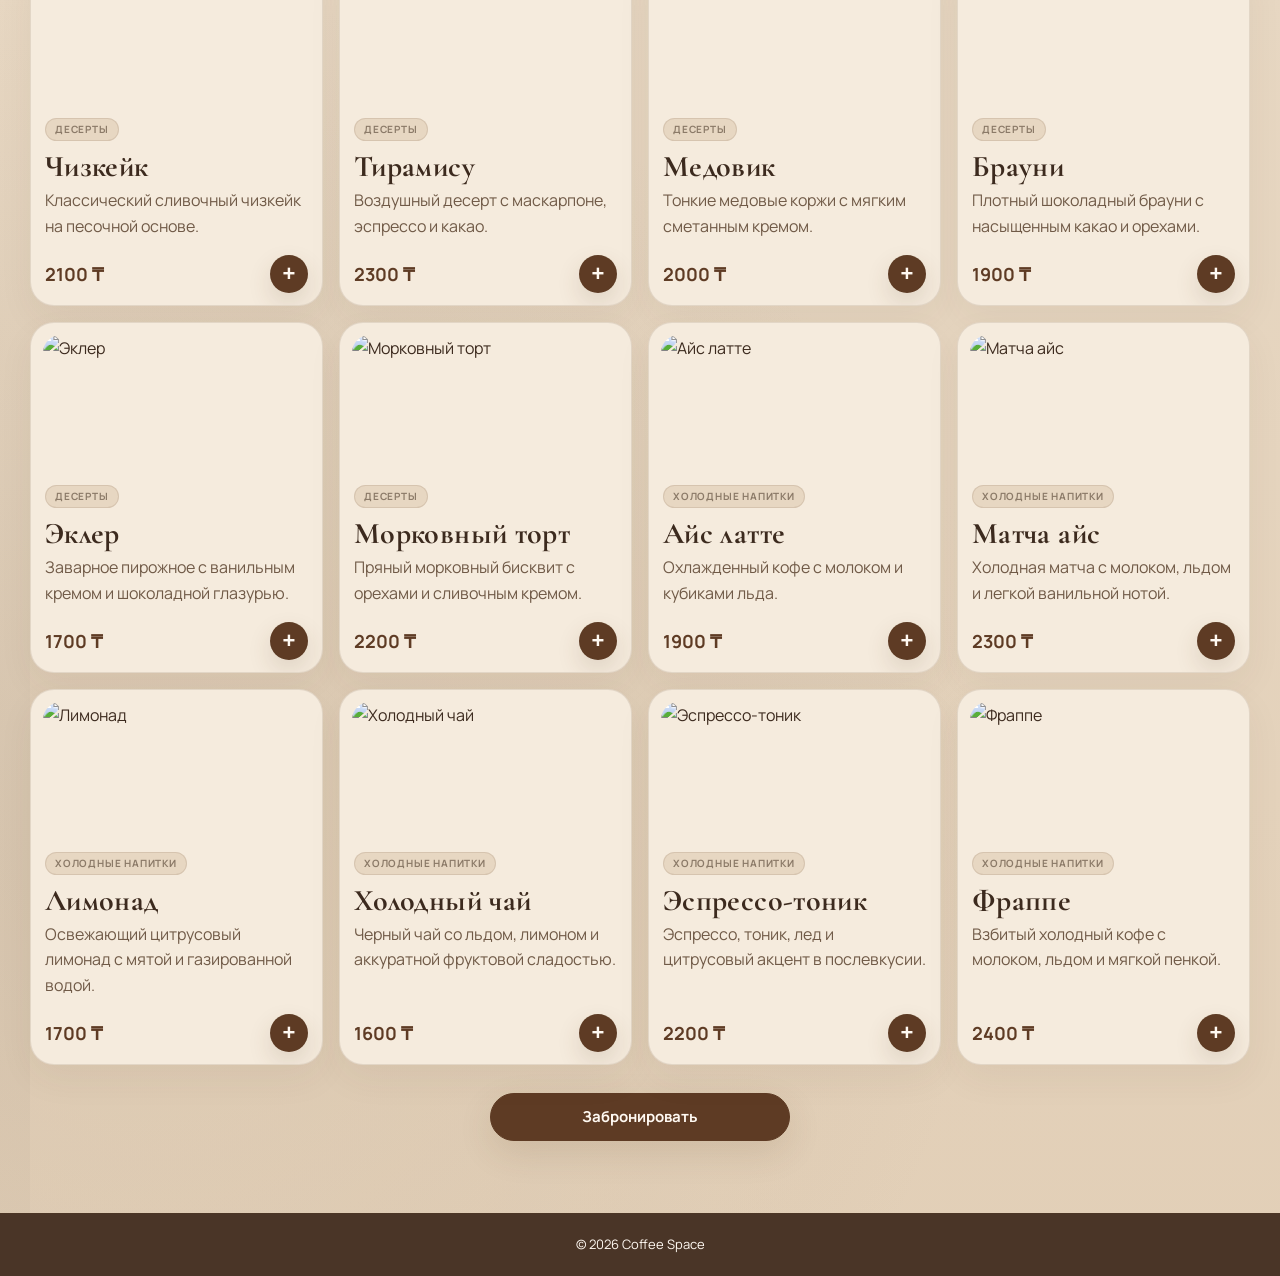
==== commit 4c601c0d: "ПОменял шрифт" ====
--- a/menu.html
+++ b/menu.html
@@ -11,7 +11,7 @@
   <title>Меню Coffee Space</title>
   <link rel="preconnect" href="https://fonts.googleapis.com">
   <link rel="preconnect" href="https://fonts.gstatic.com" crossorigin>
-  <link href="https://fonts.googleapis.com/css2?family=Inter:wght@400;500;600;700;800&family=Playfair+Display:wght@700;800&display=swap" rel="stylesheet">
+  <link href="https://fonts.googleapis.com/css2?family=Cormorant+Garamond:wght@500;600;700&family=Manrope:wght@400;500;600;700;800&display=swap" rel="stylesheet">
   <link rel="stylesheet" href="style.css">
 </head>
 <body class="menu-page">
--- a/style.css
+++ b/style.css
@@ -34,8 +34,9 @@
     radial-gradient(circle at 16% 8%, rgba(140, 90, 50, 0.16), transparent 30%),
     radial-gradient(circle at 90% 42%, rgba(139, 122, 104, 0.18), transparent 32%),
     linear-gradient(180deg, var(--milk), var(--ivory) 48%, var(--porcelain) 100%);
-  font-family: "Inter", Arial, sans-serif;
-  line-height: 1.55;
+  font-family: "Manrope", Arial, sans-serif;
+  font-weight: 400;
+  line-height: 1.68;
 }
 
 body.table-modal-open {
@@ -74,11 +75,37 @@
 
 .logo {
   color: #fff9f2;
-  font-family: "Playfair Display", Georgia, serif;
-  font-size: 25px;
-  font-weight: 800;
+  background-image: linear-gradient(110deg, #fff9f2 0%, #fff9f2 38%, rgba(255, 248, 214, 0.86) 46%, rgba(248, 213, 138, 0.9) 50%, transparent 56%, #fff9f2 64%, #fff9f2 100%);
+  background-size: 260% 100%;
+  background-position: 130% 0;
+  -webkit-background-clip: text;
+  background-clip: text;
+  -webkit-text-fill-color: transparent;
+  font-family: "Cormorant Garamond", Georgia, serif;
+  font-size: 28px;
+  font-weight: 700;
   line-height: 1;
+  letter-spacing: 0.025em;
   white-space: nowrap;
+  animation: logo-shine 7.2s ease-in-out infinite;
+}
+
+@keyframes logo-shine {
+  0%,
+  68% {
+    background-position: 130% 0;
+  }
+
+  94%,
+  100% {
+    background-position: -130% 0;
+  }
+}
+
+@media (prefers-reduced-motion: reduce) {
+  .logo {
+    animation: none;
+  }
 }
 
 .nav-links {
@@ -88,7 +115,7 @@
   gap: 26px;
   color: rgba(255, 249, 242, 0.78);
   font-size: 14px;
-  font-weight: 700;
+  font-weight: 600;
 }
 
 .nav-links a,
@@ -115,7 +142,7 @@
   background: rgba(245, 235, 221, 0.72);
   color: var(--ink);
   font-size: 13px;
-  font-weight: 800;
+  font-weight: 700;
   white-space: nowrap;
   box-shadow: 0 10px 26px rgba(72, 48, 31, 0.06);
 }
@@ -203,26 +230,27 @@
   background: rgba(245, 235, 221, 0.68);
   color: var(--bronze);
   font-size: 12px;
-  font-weight: 800;
-  letter-spacing: 0.1em;
+  font-weight: 700;
+  letter-spacing: 0.14em;
   text-transform: uppercase;
 }
 
 .hero h1 {
   margin: 0;
   color: var(--ink);
-  font-family: "Playfair Display", Georgia, serif;
-  font-size: clamp(66px, 9vw, 118px);
-  line-height: 0.9;
-  letter-spacing: 0;
+  font-family: "Cormorant Garamond", Georgia, serif;
+  font-size: clamp(70px, 7vw, 80px);
+  line-height: 0.96;
+  letter-spacing: 0.025em;
 }
 
 .hero-text {
   max-width: 600px;
   margin: 28px 0 34px;
   color: var(--muted);
-  font-size: clamp(17px, 1.8vw, 21px);
-  line-height: 1.75;
+  font-size: clamp(17px, 1.7vw, 20px);
+  font-weight: 400;
+  line-height: 1.82;
 }
 
 .hero-actions {
@@ -240,9 +268,9 @@
   align-items: center;
   justify-content: center;
   border-radius: 999px;
-  font-family: "Inter", Arial, sans-serif;
-  font-size: 14px;
-  font-weight: 800;
+  font-family: "Manrope", Arial, sans-serif;
+  font-size: 15px;
+  font-weight: 700;
   white-space: nowrap;
 }
 
@@ -276,9 +304,10 @@
 .section h2 {
   margin: 0 0 26px;
   color: var(--ink);
-  font-family: "Playfair Display", Georgia, serif;
-  font-size: clamp(36px, 4.8vw, 58px);
-  line-height: 1;
+  font-family: "Cormorant Garamond", Georgia, serif;
+  font-size: clamp(48px, 4.8vw, 56px);
+  line-height: 1.04;
+  letter-spacing: 0.018em;
 }
 
 .contacts {
@@ -306,7 +335,7 @@
   background: rgba(245, 235, 221, 0.82);
   color: var(--ink);
   box-shadow: 0 14px 34px rgba(72, 48, 31, 0.055);
-  transition: border-color 280ms, box-shadow 280ms, transform 280ms, color 280ms;
+  transition: border-color 280ms, box-shadow 280ms, transform 280ms, color 280ms, background-color 280ms;
 }
 
 .contacts-card:hover {
@@ -329,7 +358,7 @@
 }
 
 .contacts-card:hover .contacts-card-icon {
-  transform: scale(1.06);
+  transform: scale(1.08);
 }
 
 .contacts-card-content {
@@ -341,20 +370,23 @@
 .contacts-card-content strong {
   color: var(--coffee);
   font-size: 13px;
-  font-weight: 800;
+  font-weight: 700;
+  transition: color 280ms;
 }
 
 .contacts-card-content span,
 .instagram-link {
   color: var(--ink);
   font-size: 14px;
-  line-height: 1.35;
+  font-weight: 400;
+  line-height: 1.5;
 }
 
 .contacts-card-content small {
   color: var(--muted);
   font-size: 12px;
-  line-height: 1.35;
+  font-weight: 400;
+  line-height: 1.5;
 }
 
 .contacts-address,
@@ -376,14 +408,23 @@
   transform: translateX(0);
 }
 
+.instagram-icon {
+  background: linear-gradient(135deg, rgba(245, 133, 41, 0.16), rgba(221, 42, 123, 0.14), rgba(129, 52, 175, 0.14), rgba(81, 91, 212, 0.14));
+  color: #dd2a7b;
+}
+
 .instagram-card:hover .instagram-icon {
-  background: linear-gradient(135deg, #e1306c, #833ab4 52%, #f77737);
+  background: linear-gradient(135deg, #f58529, #dd2a7b 38%, #8134af 68%, #515bd4);
   color: #fff9f2;
+}
+
+.whatsapp-card .contacts-card-icon {
+  color: #25d366;
 }
 
 .instagram-link {
   width: fit-content;
-  font-weight: 800;
+  font-weight: 700;
   transition: color 250ms;
 }
 
@@ -438,16 +479,19 @@
 
 .menu-heading h2 {
   margin: 0;
-  font-family: "Playfair Display", Georgia, serif;
-  font-size: clamp(46px, 6vw, 76px);
-  line-height: 0.95;
+  font-family: "Cormorant Garamond", Georgia, serif;
+  font-size: clamp(48px, 6vw, 56px);
+  line-height: 1.04;
+  letter-spacing: 0.018em;
 }
 
 .menu-heading p {
   max-width: 560px;
   margin: 16px auto 0;
   color: var(--muted);
-  font-size: 16px;
+  font-size: 17px;
+  font-weight: 400;
+  line-height: 1.72;
 }
 
 .menu-filter {
@@ -489,9 +533,9 @@
   border-radius: 999px;
   background: transparent;
   color: var(--muted);
-  font-family: "Inter", Arial, sans-serif;
-  font-size: 13px;
-  font-weight: 800;
+  font-family: "Manrope", Arial, sans-serif;
+  font-size: 14px;
+  font-weight: 700;
   white-space: nowrap;
   cursor: pointer;
   transition: color 250ms, background-color 250ms, transform 250ms;
@@ -557,25 +601,28 @@
   background: #e7d7c2;
   color: var(--bronze);
   font-size: 10px;
-  font-weight: 800;
-  letter-spacing: 0.04em;
+  font-weight: 700;
+  letter-spacing: 0.08em;
   text-transform: uppercase;
 }
 
 .menu-card h3 {
   margin: 10px 2px 5px;
   color: var(--ink);
-  font-family: "Playfair Display", Georgia, serif;
-  font-size: 22px;
-  line-height: 1.05;
+  font-family: "Cormorant Garamond", Georgia, serif;
+  font-size: 30px;
+  font-weight: 700;
+  line-height: 1.08;
+  letter-spacing: 0.012em;
 }
 
 .menu-card p {
   min-height: 0;
   margin: 0 2px 14px;
   color: var(--muted);
-  font-size: 13px;
-  line-height: 1.45;
+  font-size: 16px;
+  font-weight: 400;
+  line-height: 1.58;
 }
 
 .card-footer {
@@ -590,7 +637,7 @@
 .price {
   color: var(--coffee);
   font-size: 18px;
-  font-weight: 800;
+  font-weight: 700;
 }
 
 .menu-add-button {
@@ -679,13 +726,13 @@
 
 .table-bar-content strong {
   font-size: 15px;
-  font-weight: 800;
+  font-weight: 700;
 }
 
 .table-bar-content span {
   color: rgba(255, 249, 242, 0.74);
   font-size: 12px;
-  font-weight: 700;
+  font-weight: 500;
 }
 
 .table-show-button,
@@ -693,7 +740,7 @@
 .table-modal-close,
 .table-qty-button,
 .table-remove-button {
-  font-family: "Inter", Arial, sans-serif;
+  font-family: "Manrope", Arial, sans-serif;
   cursor: pointer;
   transition: color 260ms, background-color 260ms, border-color 260ms, box-shadow 260ms, transform 260ms;
 }
@@ -706,7 +753,7 @@
   background: var(--card);
   color: var(--coffee);
   font-size: 13px;
-  font-weight: 800;
+  font-weight: 700;
   white-space: nowrap;
 }
 
@@ -789,22 +836,25 @@
   margin: 0 48px 4px 0;
   color: var(--caramel);
   font-size: 12px;
-  font-weight: 800;
-  letter-spacing: 0.12em;
+  font-weight: 700;
+  letter-spacing: 0.14em;
   text-transform: uppercase;
 }
 
 .table-modal h2 {
   margin: 0;
-  font-family: "Playfair Display", Georgia, serif;
+  font-family: "Cormorant Garamond", Georgia, serif;
   font-size: 38px;
-  line-height: 1;
+  line-height: 1.04;
+  letter-spacing: 0.018em;
 }
 
 .table-modal-note {
   margin: 9px 48px 18px 0;
   color: var(--muted);
   font-size: 14px;
+  font-weight: 400;
+  line-height: 1.55;
 }
 
 .table-order-list {
@@ -845,8 +895,8 @@
   overflow: hidden;
   color: var(--ink);
   font-size: 14px;
-  font-weight: 800;
-  line-height: 1.2;
+  font-weight: 700;
+  line-height: 1.28;
   text-overflow: ellipsis;
   white-space: nowrap;
 }
@@ -854,7 +904,7 @@
 .table-order-info span {
   color: var(--coffee);
   font-size: 13px;
-  font-weight: 800;
+  font-weight: 700;
 }
 
 .table-order-controls {
@@ -875,7 +925,7 @@
   background: var(--ivory);
   color: var(--coffee);
   font-size: 17px;
-  font-weight: 800;
+  font-weight: 700;
   line-height: 1;
 }
 
@@ -895,7 +945,7 @@
   text-align: center;
   color: var(--ink);
   font-size: 14px;
-  font-weight: 800;
+  font-weight: 700;
 }
 
 .table-modal-footer {
@@ -916,14 +966,14 @@
 .table-total span {
   color: var(--muted);
   font-size: 12px;
-  font-weight: 800;
+  font-weight: 700;
   text-transform: uppercase;
 }
 
 .table-total strong {
   color: var(--coffee);
   font-size: 24px;
-  font-weight: 800;
+  font-weight: 700;
 }
 
 .table-clear-button {
@@ -934,7 +984,7 @@
   background: transparent;
   color: var(--coffee);
   font-size: 13px;
-  font-weight: 800;
+  font-weight: 700;
 }
 
 .table-clear-button:hover {
@@ -1030,7 +1080,7 @@
   }
 
   .hero h1 {
-    font-size: clamp(42px, 13vw, 60px);
+    font-size: clamp(42px, 12vw, 48px);
   }
 
   .hero-text {
@@ -1058,6 +1108,7 @@
 
   .section h2 {
     margin-bottom: 18px;
+    font-size: clamp(32px, 10vw, 36px);
   }
 
   .contacts-grid {
@@ -1082,7 +1133,7 @@
   }
 
   .menu-heading h2 {
-    font-size: clamp(36px, 12vw, 50px);
+    font-size: clamp(32px, 10vw, 36px);
   }
 
   .menu-heading p {
@@ -1160,7 +1211,8 @@
   .menu-card h3 {
     grid-area: title;
     margin: 4px 0 2px;
-    font-size: 18px;
+    font-size: 22px;
+    line-height: 1.02;
   }
 
   .menu-card p {
@@ -1290,7 +1342,7 @@
   }
 
   .hero h1 {
-    font-size: 40px;
+    font-size: 42px;
   }
 
   .button {
@@ -1309,7 +1361,7 @@
   }
 
   .menu-card h3 {
-    font-size: 17px;
+    font-size: 21px;
   }
 
   .table-bar-content strong {
